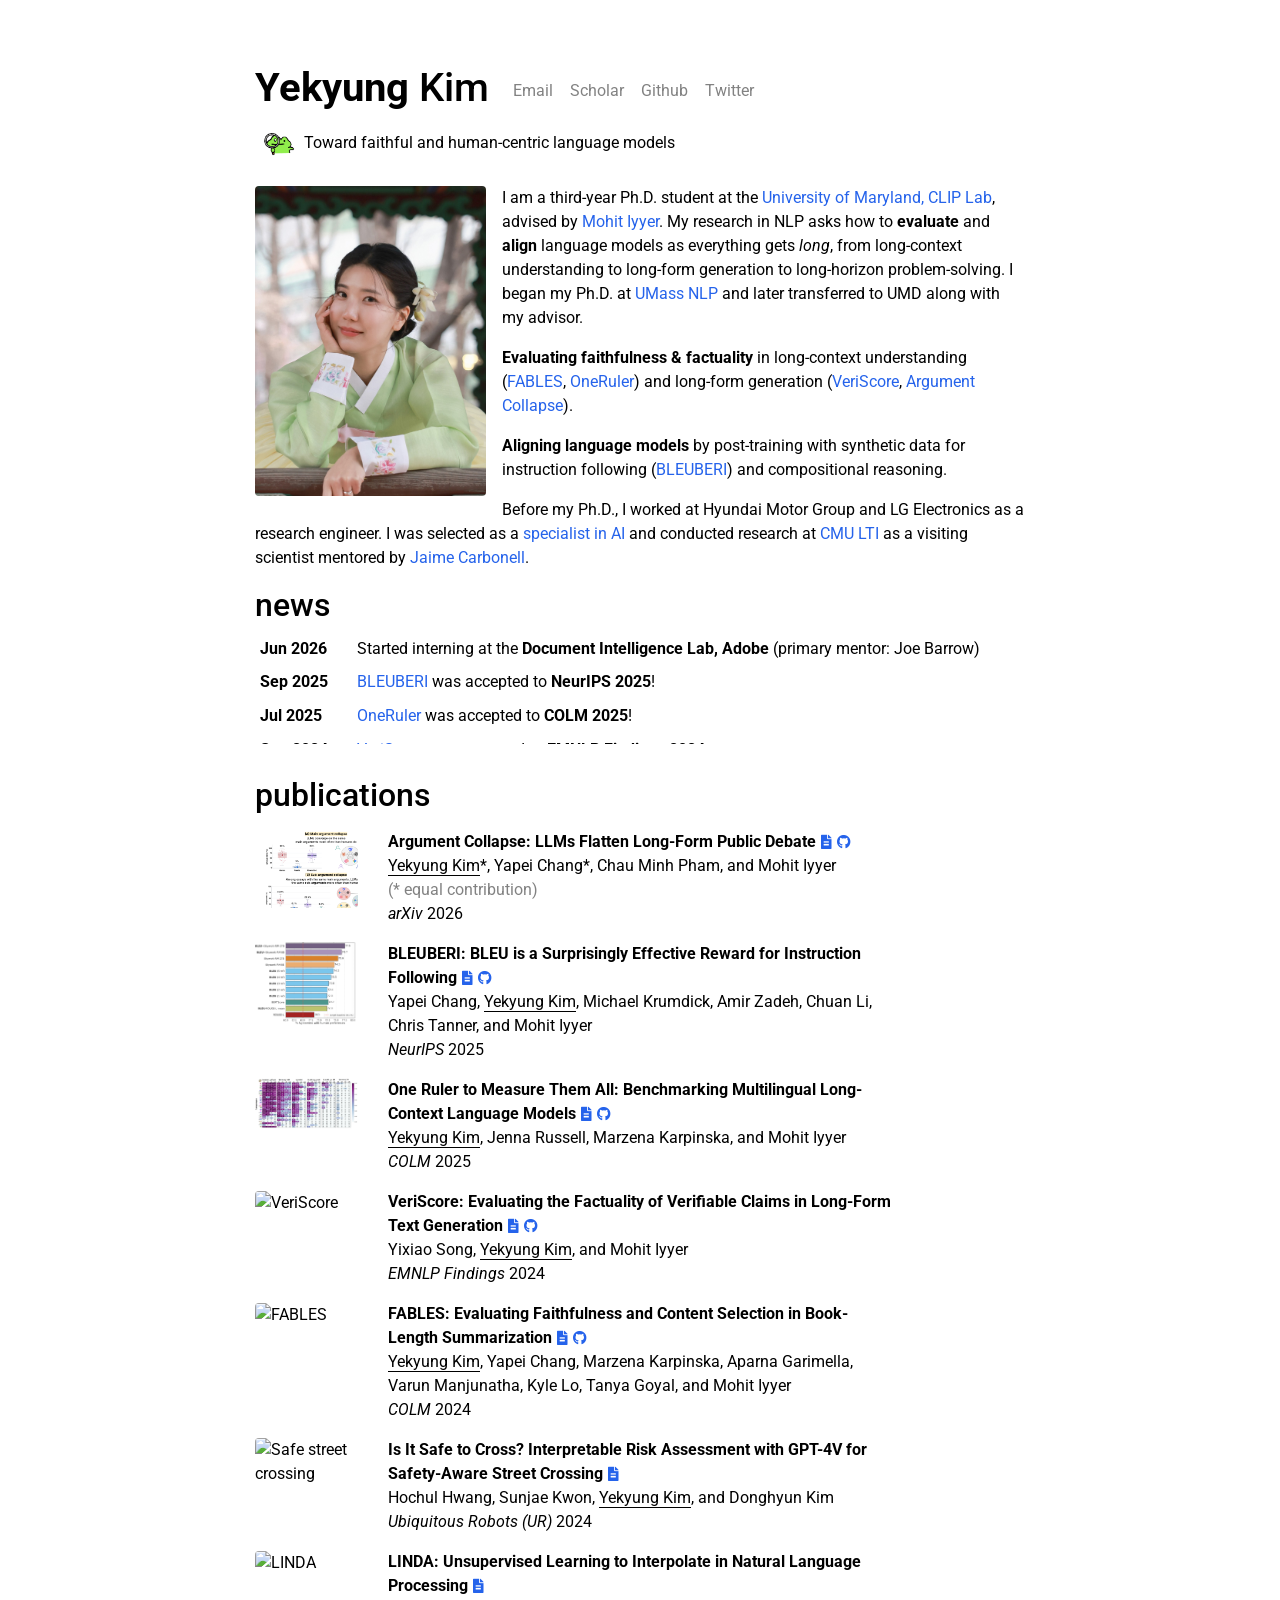
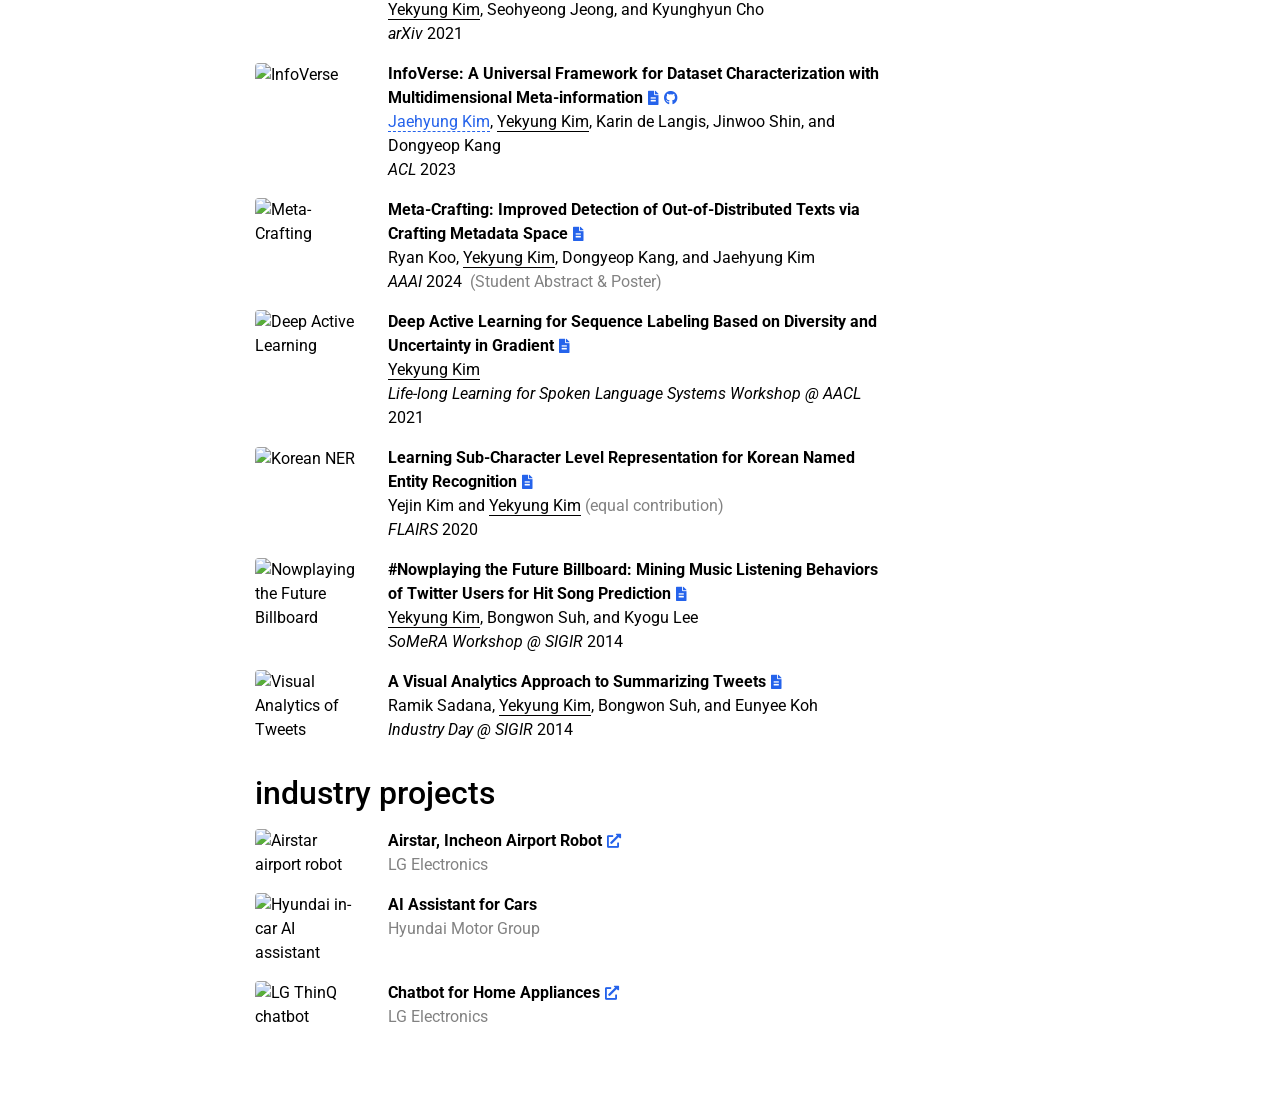
==== index.html @ 26c648b3 "Move "(* equal contribution)" note to its own line Co-Authored-By: Claude Opus 4.8 (1M context) <nor" ====
<!DOCTYPE html>
<html lang="en">
<head>
  <meta http-equiv="Content-Type" content="text/html; charset=UTF-8">
  <meta charset="utf-8">
  <meta name="viewport" content="width=device-width, initial-scale=1, shrink-to-fit=no">
  <meta http-equiv="X-UA-Compatible" content="IE=edge">
  <title>Yekyung Kim</title>
  <meta name="author" content="Yekyung Kim">
  <meta name="description" content="Yekyung Kim, PhD student at the University of Maryland, CLIP Lab. Research on NLP: evaluation and alignment for long-context language models.">
  <meta name="keywords" content="Yekyung Kim, NLP, natural language processing, long-context, evaluation, alignment, CLIP Lab, University of Maryland">

  <!-- third-party styles (same stack as the al-folio theme) -->
  <link href="https://cdn.jsdelivr.net/npm/bootstrap@4.6.1/dist/css/bootstrap.min.css" rel="stylesheet" integrity="sha256-DF7Zhf293AJxJNTmh5zhoYYIMs2oXitRfBjY+9L//AY=" crossorigin="anonymous">
  <link rel="stylesheet" href="https://cdn.jsdelivr.net/npm/mdbootstrap@4.20.0/css/mdb.min.css" integrity="sha256-jpjYvU3G3N6nrrBwXJoVEYI/0zw8htfFnhT9ljN3JJw=" crossorigin="anonymous">
  <link rel="stylesheet" href="https://cdn.jsdelivr.net/npm/@fortawesome/fontawesome-free@5.15.4/css/all.min.css" integrity="sha256-mUZM63G8m73Mcidfrv5E+Y61y7a12O5mW4ezU3bxqW4=" crossorigin="anonymous">
  <link rel="stylesheet" href="https://cdn.jsdelivr.net/npm/academicons@1.9.1/css/academicons.min.css" integrity="sha256-i1+4qU2G2860dGGIOJscdC30s9beBXjFfzjWLjBRsBg=" crossorigin="anonymous">
  <link rel="stylesheet" type="text/css" href="https://fonts.googleapis.com/css?family=Roboto:300,400,500,700|Roboto+Slab:100,300,400,500,700|Material+Icons">

  <!-- theme styles -->
  <link rel="stylesheet" href="assets/css/main.css">
  <link rel="icon" href="images/grogu_pixel.png">

  <style>
    /* a few small tweaks on top of the theme */
    .post-header { padding-top: 1rem; }
    .news .table-responsive { max-height: 7rem; overflow-y: auto; }
    .news th { white-space: nowrap; padding-right: 1rem; }
    .publications ol.bibliography li .preview { border-radius: 4px; }
    .industry .periodical { color: var(--global-text-color-light); }
    /* animated fric the frog mascot in the tagline */
    .frog-mascot { height: 2.6em; width: auto; }
    .frog-laptop { vertical-align: -1em; }
    .frog-mag { vertical-align: -0.85em; }
  </style>
</head>

<body>

<div class="container mt-5">
  <div class="post">

    <!-- ===================== HEADER ===================== -->
    <header class="post-header">
      <h1 class="post-title">
        <span class="font-weight-bold">Yekyung</span> Kim
        <span class="header-links">
          <a href="mailto:yekyung@umd.edu">Email</a>
          <a href="https://scholar.google.co.kr/citations?user=6Rn81SsAAAAJ&amp;hl=en" target="_blank" rel="external nofollow noopener">Scholar</a>
          <a href="https://github.com/mungg" target="_blank" rel="external nofollow noopener">Github</a>
          <a href="https://x.com/YekyungKim" target="_blank" rel="external nofollow noopener">Twitter</a>
        </span>
      </h1>
      <div class="physics-tagline">
        <img class="frog-mascot frog-mag" src="images/fric_magnifier.gif" alt="fric the frog with a magnifying glass">Toward faithful and human-centric language models
      </div>
    </header>

    <article>
      <!-- ===================== ABOUT ===================== -->
      <div class="profile float-left">
        <figure>
          <picture>
            <img src="images/yekyung_hanbok.jpg" class="img-fluid z-depth-1 rounded" width="auto" height="auto" alt="Yekyung Kim">
          </picture>
        </figure>
      </div>

      <div class="clearfix">
        <p>I am a third-year Ph.D. student at the
          <a href="https://wiki.umiacs.umd.edu/clip/index.php/Main_Page" target="_blank" rel="external nofollow noopener">University of Maryland, CLIP Lab</a>,
          advised by <a href="https://www.cs.umd.edu/~miyyer/" target="_blank" rel="external nofollow noopener">Mohit Iyyer</a>.
          My research in NLP asks how to <strong>evaluate</strong> and <strong>align</strong> language models
          as everything gets <em>long</em>, from long-context understanding to long-form generation to long-horizon problem-solving.
          I began my Ph.D. at <a href="https://nlp.cs.umass.edu/" target="_blank" rel="external nofollow noopener">UMass NLP</a>
          and later transferred to UMD along with my advisor.</p>

        <p><strong>Evaluating faithfulness &amp; factuality</strong> in long-context understanding
          (<a href="https://arxiv.org/abs/2404.01261" target="_blank" rel="external nofollow noopener">FABLES</a>,
          <a href="https://arxiv.org/pdf/2503.01996" target="_blank" rel="external nofollow noopener">OneRuler</a>)
          and long-form generation
          (<a href="https://arxiv.org/pdf/2406.19276" target="_blank" rel="external nofollow noopener">VeriScore</a>,
          <a href="https://arxiv.org/pdf/2606.01736" target="_blank" rel="external nofollow noopener">Argument Collapse</a>).</p>

        <p><strong>Aligning language models</strong> by post-training with synthetic data for instruction following
          (<a href="https://arxiv.org/pdf/2505.11080" target="_blank" rel="external nofollow noopener">BLEUBERI</a>)
          and compositional reasoning.</p>

        <p>Before my Ph.D., I worked at Hyundai Motor Group and LG Electronics as a research engineer.
          I was selected as a
          <a href="https://www.koreatimes.co.kr/business/tech-science/20190422/lg-to-nurture-ai-specialists-with-carnegie-mellon-university-of-toronto" target="_blank" rel="external nofollow noopener">specialist in AI</a>
          and conducted research at <a href="https://lti.cs.cmu.edu/" target="_blank" rel="external nofollow noopener">CMU LTI</a>
          as a visiting scientist mentored by <a href="https://www.cs.cmu.edu/~jgc/" target="_blank" rel="external nofollow noopener">Jaime Carbonell</a>.</p>
      </div>

      <!-- ===================== NEWS ===================== -->
      <!-- TODO: edit dates / add your latest news here -->
      <div class="news">
        <h2>news</h2>
        <div class="table-responsive">
          <table class="table table-sm table-borderless">
            <tr>
              <th scope="row">Jun 2026</th>
              <td>Started interning at the <strong>Document Intelligence Lab, Adobe</strong> (primary mentor: Joe Barrow)</td>
            </tr>
            <tr>
              <th scope="row">Sep 2025</th>
              <td><a href="https://arxiv.org/pdf/2505.11080" target="_blank" rel="external nofollow noopener">BLEUBERI</a> was accepted to <strong>NeurIPS 2025</strong>!</td>
            </tr>
            <tr>
              <th scope="row">Jul 2025</th>
              <td><a href="https://arxiv.org/pdf/2503.01996" target="_blank" rel="external nofollow noopener">OneRuler</a> was accepted to <strong>COLM 2025</strong>!</td>
            </tr>
            <tr>
              <th scope="row">Sep 2024</th>
              <td><a href="https://arxiv.org/pdf/2406.19276" target="_blank" rel="external nofollow noopener">VeriScore</a> was accepted to <strong>EMNLP Findings 2024</strong>.</td>
            </tr>
            <tr>
              <th scope="row">May 2024</th>
              <td><a href="https://arxiv.org/abs/2404.01261" target="_blank" rel="external nofollow noopener">FABLES</a> was accepted to <strong>COLM 2024</strong>.</td>
            </tr>
          </table>
        </div>
      </div>

      <!-- ===================== PUBLICATIONS ===================== -->
      <div class="publications">
        <h2>publications</h2>
        <ol class="bibliography">

          <!-- Argument Collapse -->
          <li>
            <div class="row">
              <div class="col-sm-2 preview"><img class="preview z-depth-1 rounded" src="images/argument_collapse_thumbnail.png" alt="Argument Collapse teaser figure"></div>
              <div class="col-sm-8">
                <div class="title">Argument Collapse: LLMs Flatten Long-Form Public Debate<a href="https://arxiv.org/pdf/2606.01736" title="Paper" style="margin-left: 0.3em;" target="_blank" rel="external nofollow noopener"><i class="fas fa-file-alt fa-sm"></i></a><a href="https://github.com/mungg/argument_collapse" title="Code" style="margin-left: 0.3em;" target="_blank" rel="external nofollow noopener"><i class="fab fa-github fa-sm"></i></a></div>
                <div class="author"><em>Yekyung Kim</em>*, Yapei Chang*, Chau Minh Pham, and Mohit Iyyer<br><span style="color:var(--global-text-color-light)">(* equal contribution)</span></div>
                <div class="periodical"><em>arXiv</em> 2026</div>
              </div>
            </div>
          </li>

          <!-- BLEUBERI -->
          <li>
            <div class="row">
              <div class="col-sm-2 preview"><img class="preview z-depth-1 rounded" src="images/BLEUBERI_thumnail.png" alt="BLEUBERI"></div>
              <div class="col-sm-8">
                <div class="title">BLEUBERI: BLEU is a Surprisingly Effective Reward for Instruction Following<a href="https://arxiv.org/pdf/2505.11080" title="Paper" style="margin-left: 0.3em;" target="_blank" rel="external nofollow noopener"><i class="fas fa-file-alt fa-sm"></i></a><a href="https://github.com/lilakk/BLEUBERI" title="Code" style="margin-left: 0.3em;" target="_blank" rel="external nofollow noopener"><i class="fab fa-github fa-sm"></i></a></div>
                <div class="author">Yapei Chang, <em>Yekyung Kim</em>, Michael Krumdick, Amir Zadeh, Chuan Li, Chris Tanner, and Mohit Iyyer</div>
                <div class="periodical"><em>NeurIPS</em> 2025</div>
              </div>
            </div>
          </li>

          <!-- OneRuler -->
          <li>
            <div class="row">
              <div class="col-sm-2 preview"><img class="preview z-depth-1 rounded" src="images/OneRuler_image.png" alt="OneRuler"></div>
              <div class="col-sm-8">
                <div class="title">One Ruler to Measure Them All: Benchmarking Multilingual Long-Context Language Models<a href="https://arxiv.org/pdf/2503.01996" title="Paper" style="margin-left: 0.3em;" target="_blank" rel="external nofollow noopener"><i class="fas fa-file-alt fa-sm"></i></a><a href="https://github.com/mungg/OneRuler" title="Code" style="margin-left: 0.3em;" target="_blank" rel="external nofollow noopener"><i class="fab fa-github fa-sm"></i></a></div>
                <div class="author"><em>Yekyung Kim</em>, Jenna Russell, Marzena Karpinska, and Mohit Iyyer</div>
                <div class="periodical"><em>COLM</em> 2025</div>
              </div>
            </div>
          </li>

          <!-- VeriScore -->
          <li>
            <div class="row">
              <div class="col-sm-2 preview"><img class="preview z-depth-1 rounded" src="images/VeriScore_img.png" alt="VeriScore"></div>
              <div class="col-sm-8">
                <div class="title">VeriScore: Evaluating the Factuality of Verifiable Claims in Long-Form Text Generation<a href="https://arxiv.org/pdf/2406.19276" title="Paper" style="margin-left: 0.3em;" target="_blank" rel="external nofollow noopener"><i class="fas fa-file-alt fa-sm"></i></a><a href="https://github.com/Yixiao-Song/VeriScore" title="Code" style="margin-left: 0.3em;" target="_blank" rel="external nofollow noopener"><i class="fab fa-github fa-sm"></i></a></div>
                <div class="author">Yixiao Song, <em>Yekyung Kim</em>, and Mohit Iyyer</div>
                <div class="periodical"><em>EMNLP Findings</em> 2024</div>
              </div>
            </div>
          </li>

          <!-- FABLES -->
          <li>
            <div class="row">
              <div class="col-sm-2 preview"><img class="preview z-depth-1 rounded" src="images/FABLES_icon2.png" alt="FABLES"></div>
              <div class="col-sm-8">
                <div class="title">FABLES: Evaluating Faithfulness and Content Selection in Book-Length Summarization<a href="https://arxiv.org/abs/2404.01261" title="Paper" style="margin-left: 0.3em;" target="_blank" rel="external nofollow noopener"><i class="fas fa-file-alt fa-sm"></i></a><a href="https://github.com/mungg/FABLES" title="Dataset + Code" style="margin-left: 0.3em;" target="_blank" rel="external nofollow noopener"><i class="fab fa-github fa-sm"></i></a></div>
                <div class="author"><em>Yekyung Kim</em>, Yapei Chang, Marzena Karpinska, Aparna Garimella, Varun Manjunatha, Kyle Lo, Tanya Goyal, and Mohit Iyyer</div>
                <div class="periodical"><em>COLM</em> 2024</div>
              </div>
            </div>
          </li>

          <!-- Street Crossing -->
          <li>
            <div class="row">
              <div class="col-sm-2 preview"><img class="preview z-depth-1 rounded" src="images/UR_thumbnail.png" alt="Safe street crossing"></div>
              <div class="col-sm-8">
                <div class="title">Is It Safe to Cross? Interpretable Risk Assessment with GPT-4V for Safety-Aware Street Crossing<a href="https://arxiv.org/pdf/2402.06794" title="Paper" style="margin-left: 0.3em;" target="_blank" rel="external nofollow noopener"><i class="fas fa-file-alt fa-sm"></i></a></div>
                <div class="author">Hochul Hwang, Sunjae Kwon, <em>Yekyung Kim</em>, and Donghyun Kim</div>
                <div class="periodical"><em>Ubiquitous Robots (UR)</em> 2024</div>
              </div>
            </div>
          </li>

          <!-- LINDA -->
          <li>
            <div class="row">
              <div class="col-sm-2 preview"><img class="preview z-depth-1 rounded" src="images/LINDA_profile2.png" alt="LINDA"></div>
              <div class="col-sm-8">
                <div class="title">LINDA: Unsupervised Learning to Interpolate in Natural Language Processing<a href="https://arxiv.org/pdf/2112.13969.pdf" title="Paper" style="margin-left: 0.3em;" target="_blank" rel="external nofollow noopener"><i class="fas fa-file-alt fa-sm"></i></a></div>
                <div class="author"><em>Yekyung Kim</em>, Seohyeong Jeong, and Kyunghyun Cho</div>
                <div class="periodical"><em>arXiv</em> 2021</div>
              </div>
            </div>
          </li>

          <!-- InfoVerse -->
          <li>
            <div class="row">
              <div class="col-sm-2 preview"><img class="preview z-depth-1 rounded" src="images/InfoVerse_profile.png" alt="InfoVerse"></div>
              <div class="col-sm-8">
                <div class="title">InfoVerse: A Universal Framework for Dataset Characterization with Multidimensional Meta-information<a href="https://aclanthology.org/2023.acl-long.547/" title="Paper" style="margin-left: 0.3em;" target="_blank" rel="external nofollow noopener"><i class="fas fa-file-alt fa-sm"></i></a><a href="https://github.com/minnesotanlp/infoVerse" title="Code" style="margin-left: 0.3em;" target="_blank" rel="external nofollow noopener"><i class="fab fa-github fa-sm"></i></a></div>
                <div class="author"><a href="https://sites.google.com/view/jaehyungkim" target="_blank" rel="external nofollow noopener">Jaehyung Kim</a>, <em>Yekyung Kim</em>, Karin de Langis, Jinwoo Shin, and Dongyeop Kang</div>
                <div class="periodical"><em>ACL</em> 2023</div>
              </div>
            </div>
          </li>

          <!-- Meta-Crafting -->
          <li>
            <div class="row">
              <div class="col-sm-2 preview"><img class="preview z-depth-1 rounded" src="images/metacraft_profile.png" alt="Meta-Crafting"></div>
              <div class="col-sm-8">
                <div class="title">Meta-Crafting: Improved Detection of Out-of-Distributed Texts via Crafting Metadata Space<a href="https://ojs.aaai.org/index.php/AAAI/article/view/30467" title="Paper" style="margin-left: 0.3em;" target="_blank" rel="external nofollow noopener"><i class="fas fa-file-alt fa-sm"></i></a></div>
                <div class="author">Ryan Koo, <em>Yekyung Kim</em>, Dongyeop Kang, and Jaehyung Kim</div>
                <div class="periodical"><em>AAAI</em> 2024 &nbsp;<span style="color:var(--global-text-color-light)">(Student Abstract &amp; Poster)</span></div>
              </div>
            </div>
          </li>

          <!-- Deep Active Learning -->
          <li>
            <div class="row">
              <div class="col-sm-2 preview"><img class="preview z-depth-1 rounded" src="images/Active_profile.png" alt="Deep Active Learning"></div>
              <div class="col-sm-8">
                <div class="title">Deep Active Learning for Sequence Labeling Based on Diversity and Uncertainty in Gradient<a href="https://aclanthology.org/2020.lifelongnlp-1.1.pdf" title="Paper" style="margin-left: 0.3em;" target="_blank" rel="external nofollow noopener"><i class="fas fa-file-alt fa-sm"></i></a></div>
                <div class="author"><em>Yekyung Kim</em></div>
                <div class="periodical"><em>Life-long Learning for Spoken Language Systems Workshop @ AACL</em> 2021</div>
              </div>
            </div>
          </li>

          <!-- Korean NER -->
          <li>
            <div class="row">
              <div class="col-sm-2 preview"><img class="preview z-depth-1 rounded" src="images/Korean_profile.png" alt="Korean NER"></div>
              <div class="col-sm-8">
                <div class="title">Learning Sub-Character Level Representation for Korean Named Entity Recognition<a href="https://journals.flvc.org/FLAIRS/article/view/128509" title="Paper" style="margin-left: 0.3em;" target="_blank" rel="external nofollow noopener"><i class="fas fa-file-alt fa-sm"></i></a></div>
                <div class="author">Yejin Kim and <em>Yekyung Kim</em> <span style="color:var(--global-text-color-light)">(equal contribution)</span></div>
                <div class="periodical"><em>FLAIRS</em> 2020</div>
              </div>
            </div>
          </li>

          <!-- Nowplaying Billboard -->
          <li>
            <div class="row">
              <div class="col-sm-2 preview"><img class="preview z-depth-1 rounded" src="images/Music_Twitter_profile.png" alt="Nowplaying the Future Billboard"></div>
              <div class="col-sm-8">
                <div class="title">#Nowplaying the Future Billboard: Mining Music Listening Behaviors of Twitter Users for Hit Song Prediction<a href="https://dl.acm.org/doi/abs/10.1145/2632188.2632206" title="Paper" style="margin-left: 0.3em;" target="_blank" rel="external nofollow noopener"><i class="fas fa-file-alt fa-sm"></i></a></div>
                <div class="author"><em>Yekyung Kim</em>, Bongwon Suh, and Kyogu Lee</div>
                <div class="periodical"><em>SoMeRA Workshop @ SIGIR</em> 2014</div>
              </div>
            </div>
          </li>

          <!-- Visual Analytics Tweets -->
          <li>
            <div class="row">
              <div class="col-sm-2 preview"><img class="preview z-depth-1 rounded" src="images/Adobe_Twitter_profile.png" alt="Visual Analytics of Tweets"></div>
              <div class="col-sm-8">
                <div class="title">A Visual Analytics Approach to Summarizing Tweets<a href="http://david-hawking.net/SIRIP2014_Proceedings/SIRIP'14-A%20Visual%20Analytics%20Approach%20to%20Summarizing%20Tweets.pdf" title="Paper" style="margin-left: 0.3em;" target="_blank" rel="external nofollow noopener"><i class="fas fa-file-alt fa-sm"></i></a></div>
                <div class="author">Ramik Sadana, <em>Yekyung Kim</em>, Bongwon Suh, and Eunyee Koh</div>
                <div class="periodical"><em>Industry Day @ SIGIR</em> 2014</div>
              </div>
            </div>
          </li>

        </ol>
      </div>

      <!-- ===================== INDUSTRY PROJECTS ===================== -->
      <div class="publications industry">
        <h2>industry projects</h2>
        <ol class="bibliography">
          <li>
            <div class="row">
              <div class="col-sm-2 preview"><img class="preview z-depth-1 rounded" src="images/Incheon_robot.jpeg" alt="Airstar airport robot"></div>
              <div class="col-sm-8">
                <div class="title">Airstar, Incheon Airport Robot<a href="https://jordanfraser.medium.com/the-robot-airport-workers-of-seoul-a08349f4f44e" title="Article" style="margin-left: 0.3em;" target="_blank" rel="external nofollow noopener"><i class="fas fa-external-link-alt fa-sm"></i></a></div>
                <div class="periodical">LG Electronics</div>
              </div>
            </div>
          </li>
          <li>
            <div class="row">
              <div class="col-sm-2 preview"><img class="preview z-depth-1 rounded" src="images/hyundai_chatbot.jpeg" alt="Hyundai in-car AI assistant"></div>
              <div class="col-sm-8">
                <div class="title">AI Assistant for Cars</div>
                <div class="periodical">Hyundai Motor Group</div>
              </div>
            </div>
          </li>
          <li>
            <div class="row">
              <div class="col-sm-2 preview"><img class="preview z-depth-1 rounded" src="images/LG_thinQ.jpeg" alt="LG ThinQ chatbot"></div>
              <div class="col-sm-8">
                <div class="title">Chatbot for Home Appliances<a href="https://www.prnewswire.com/news-releases/lg-introduces-faster-advanced-customer-service-experience-with-proactive-support-300959483.html" title="Article" style="margin-left: 0.3em;" target="_blank" rel="external nofollow noopener"><i class="fas fa-external-link-alt fa-sm"></i></a></div>
                <div class="periodical">LG Electronics</div>
              </div>
            </div>
          </li>
        </ol>
      </div>

    </article>
  </div>
</div>

<footer></footer>

<!-- scripts: jQuery + Bootstrap bundle power the mobile nav toggle -->
<script src="https://cdn.jsdelivr.net/npm/jquery@3.6.0/dist/jquery.min.js" integrity="sha256-/xUj+3OJU5yExlq6GSYGSHk7tPXikynS7ogEvDej/m4=" crossorigin="anonymous"></script>
<script src="https://cdn.jsdelivr.net/npm/bootstrap@4.6.1/dist/js/bootstrap.bundle.min.js" integrity="sha256-fgLAgv7fyCGopR/gBNq2iW3ZKIdqIcyshnUULC4vex8=" crossorigin="anonymous"></script>
</body>
</html>
---- assets/css/main.css ----
:root{--global-bg-color:#fff;--global-code-bg-color:rgba(181,9,172,0.05);--global-text-color:#000;--global-text-color-light:#828282;--global-theme-color:#2563eb;--global-hover-color:#1d4ed8;--global-footer-bg-color:#1c1c1d;--global-footer-text-color:#e8e8e8;--global-footer-link-color:#fff;--global-distill-app-color:#828282;--global-divider-color:rgba(0,0,0,.1);--global-card-bg-color:#fff}:root .fa-sun{display:none}:root .fa-moon{padding-left:10px;padding-top:12px;display:block}:root .repo-img-light{display:block}:root .repo-img-dark{display:none}html[data-theme=dark]{--global-bg-color:#1c1c1d;--global-code-bg-color:#2c3237;--global-text-color:#e8e8e8;--global-text-color-light:#e8e8e8;--global-theme-color:#60a5fa;--global-hover-color:#93c5fd;--global-footer-bg-color:#e8e8e8;--global-footer-text-color:#1c1c1d;--global-footer-link-color:#000;--global-distill-app-color:#e8e8e8;--global-divider-color:#424246;--global-card-bg-color:#212529}html[data-theme=dark] .fa-sun{padding-left:10px;padding-top:12px;display:block}html[data-theme=dark] .fa-moon{display:none}html[data-theme=dark] .repo-img-light{display:none}html[data-theme=dark] .repo-img-dark{display:block}body{padding-bottom:70px;color:var(--global-text-color);background-color:var(--global-bg-color)}body h1,body h2,body h3,body h4,body h5,body h6{scroll-margin-top:66px}body.fixed-top-nav{padding-top:56px}body.sticky-bottom-footer{padding-bottom:0}.container{max-width:800px}.profile img{width:100%}.physics-tagline{position:relative;text-align:left;margin-bottom:1.5em}.word{display:inline-block;position:relative}.walker{display:inline-block;font-size:1em;transform-origin:bottom center;animation:walk-in-place .5s ease-in-out infinite}@keyframes walk-in-place{0%,100%{transform:rotate(-5deg)}50%{transform:translateY(-0.1em) rotate(5deg)}}.header-links{font-size:.4em;font-weight:400;margin-left:.5em;vertical-align:middle}.header-links a{margin:0 .4em;color:var(--global-text-color-light);text-decoration:none}.header-links a:hover{color:var(--global-theme-color);text-decoration:none}p,h1,h2,h3,h4,h5,h6,em,div,li,span,strong{color:var(--global-text-color)}hr{border-top:1px solid var(--global-divider-color)}table td,table th{color:var(--global-text-color)}table td{font-size:1rem}a,table.table a{color:var(--global-theme-color)}a:hover,table.table a:hover{color:var(--global-theme-color);text-decoration:underline}a:hover:after :not(.nav-item.dropdown),table.table a:hover:after :not(.nav-item.dropdown){width:100%}figure,img{max-width:90vw}blockquote{background:var(--global-bg-color);border-left:2px solid var(--global-theme-color);margin:1.5em 10px;padding:.5em 10px;font-size:1.2rem}.equation{margin-bottom:1rem;text-align:center}.caption{font-size:.875rem;margin-top:.75rem;margin-bottom:1.5rem;text-align:center}.card{background-color:var(--global-card-bg-color)}.card img{width:100%}.card .card-title{color:var(--global-text-color)}.card .card-item{width:auto;margin-bottom:10px}.card .card-item .row{display:flex;align-items:center}.citation,.citation-number{color:var(--global-theme-color)}.profile{width:100%}.profile .address{margin-bottom:5px;margin-top:5px;font-family:monospace}.profile .address p{display:inline-block;margin:0}.profile.float-right{margin-left:1rem}.profile.float-left{margin-right:1rem}@media(min-width:576px){.profile{width:30%}.profile .address p{display:block}}.post-description{margin-bottom:2rem;font-size:.875rem}.post-description a{color:inherit}.post-description a:hover{color:var(--global-theme-color);text-decoration:none}.navbar{box-shadow:none;border-bottom:1px solid var(--global-divider-color);background-color:var(--global-bg-color);opacity:.95}.navbar .dropdown-menu{background-color:var(--global-bg-color);border:1px solid var(--global-divider-color)}.navbar .dropdown-menu a:not(.active){color:var(--global-text-color)}.navbar .dropdown-menu a:hover{color:var(--global-hover-color)}.navbar .dropdown-menu .dropdown-divider{border-top:1px solid var(--global-divider-color)!important}.dropdown-item{color:var(--global-text-color)}.dropdown-item:hover{color:var(--global-hover-color);background-color:var(--global-bg-color)}.navbar.navbar-light a:hover{text-decoration:none}.navbar.navbar-light .navbar-brand{color:var(--global-text-color)}.navbar.navbar-light .navbar-nav .nav-item .nav-link{color:var(--global-text-color)}.navbar.navbar-light .navbar-nav .nav-item .nav-link:hover{color:var(--global-hover-color)}.navbar.navbar-light .navbar-nav .nav-item.active>.nav-link{background-color:inherit;font-weight:bolder;color:var(--global-theme-color)}.navbar.navbar-light .navbar-nav .nav-item.active>.nav-link:hover{color:var(--global-hover-color)}.navbar.navbar-light .navbar-brand.social{padding-bottom:0;padding-top:0;font-size:1.7rem}.navbar.navbar-light .navbar-brand.social a i::before{color:var(--global-text-color);transition-property:all .2s ease-in-out}.navbar.navbar-light .navbar-brand.social a:hover i::before{color:var(--global-theme-color)}.navbar-toggler .icon-bar{display:block;width:22px;height:2px;background-color:var(--global-text-color);border-radius:1px;margin-bottom:4px;transition:all .2s}.navbar-toggler .top-bar{transform:rotate(45deg);transform-origin:10% 10%}.navbar-toggler .middle-bar{opacity:0}.navbar-toggler .bottom-bar{transform:rotate(-45deg);transform-origin:10% 90%}.navbar-toggler.collapsed .top-bar{transform:rotate(0)}.navbar-toggler.collapsed .middle-bar{opacity:1}.navbar-toggler.collapsed .bottom-bar{transform:rotate(0)}#light-toggle{padding:0;border:0;background-color:inherit;color:var(--global-text-color)}#light-toggle:hover{color:var(--global-hover-color)}.social{text-align:center}.social .contact-icons{font-size:4rem}.social .contact-icons a i::before{color:var(--global-text-color);transition-property:all .2s ease-in-out}.social .contact-icons a:hover i::before{color:var(--global-theme-color)}.social .contact-note{font-size:.8rem}footer.fixed-bottom{background-color:var(--global-footer-bg-color);font-size:.75rem}footer.fixed-bottom .container{color:var(--global-footer-text-color);padding-top:9px;padding-bottom:8px}footer.fixed-bottom a{color:var(--global-footer-link-color)}footer.fixed-bottom a:hover{color:var(--global-theme-color);text-decoration:none}footer.sticky-bottom{border-top:1px solid var(--global-divider-color);padding-top:40px;padding-bottom:40px;font-size:.9rem}.cv{margin-bottom:40px}.cv .card{background-color:var(--global-card-bg-color);border:1px solid var(--global-divider-color)}.cv .card .list-group-item{background-color:inherit;border-color:var(--global-divider-color)}.cv .card .list-group-item .badge{color:var(--global-card-bg-color)!important;background-color:var(--global-theme-color)!important}@media(min-width:768px){.repo{max-width:50%}}.header-bar{border-bottom:1px solid var(--global-divider-color);text-align:center;padding-top:2rem;padding-bottom:3rem}.header-bar h1{color:var(--global-theme-color);font-size:5rem}.tag-list{border-bottom:1px solid var(--global-divider-color);text-align:center;padding-top:1rem}.tag-list ul{justify-content:center;display:flow-root}.tag-list ul p,.tag-list ul li{list-style:none;display:inline-block;padding:1rem .5rem;color:var(--global-text-color-light)}.post-list{margin:0;margin-bottom:40px;padding:0}.post-list li{border-bottom:1px solid var(--global-divider-color);list-style:none;padding-top:2rem;padding-bottom:2rem}.post-list li .post-meta{color:var(--global-text-color-light);font-size:.875rem;margin-bottom:0}.post-list li .post-tags{color:var(--global-text-color-light);font-size:.875rem;padding-top:.25rem;padding-bottom:0}.post-list li a{color:var(--global-text-color);text-decoration:none}.post-list li a:hover{color:var(--global-theme-color)}.pagination .page-item .page-link{color:var(--global-text-color)}.pagination .page-item .page-link:hover{color:#000}.pagination .page-item.active .page-link{color:#fff;background-color:var(--global-theme-color)}.pagination .page-item.active .page-link:hover{background-color:var(--global-theme-color)}.distill a:hover{border-bottom-color:var(--global-theme-color);text-decoration:none}.projects a{text-decoration:none}.projects a:hover .card-title{color:var(--global-theme-color)}.projects .card img{width:100%}.projects .card-item{width:auto;margin-bottom:10px}.projects .card-item .row{display:flex;align-items:center}.projects .grid-sizer,.projects .grid-item{width:250px;margin-bottom:10px}.projects h2.category{color:var(--global-divider-color);border-bottom:1px solid var(--global-divider-color);padding-top:.5rem;margin-top:2rem;margin-bottom:1rem;text-align:right}.publications{margin-top:2rem}.publications h1{color:var(--global-theme-color);font-size:2rem;text-align:center;margin-top:1em;margin-bottom:1em}.publications h2{margin-bottom:1rem}.publications h2 span{font-size:1.5rem}.publications h2.year{color:var(--global-divider-color);border-top:1px solid var(--global-divider-color);padding-top:1rem;margin-top:2rem;margin-bottom:-2rem;text-align:right}.publications ol.bibliography{list-style:none;padding:0;margin-top:0}.publications ol.bibliography li{margin-bottom:1rem}.publications ol.bibliography li .preview{width:100%;min-width:80px;max-width:200px}.publications ol.bibliography li .abbr{height:2rem;margin-bottom:.5rem}.publications ol.bibliography li .abbr abbr{display:inline-block;background-color:var(--global-theme-color);padding-left:1rem;padding-right:1rem}.publications ol.bibliography li .abbr abbr a{color:white}.publications ol.bibliography li .abbr abbr a:hover{text-decoration:none}.publications ol.bibliography li .abbr .award{color:var(--global-theme-color)!important;border:1px solid var(--global-theme-color)}.publications ol.bibliography li .title{font-weight:bolder}.publications ol.bibliography li .title .award-badge{background-color:#dc143c;color:#fff;font-size:.75em;font-weight:normal;padding:.2em .5em;margin-right:.5em;border-radius:3px}.publications ol.bibliography li .title .selection-badge{background-color:#dc143c;color:#fff;font-size:.75em;font-weight:normal;padding:.2em .5em;margin-right:.5em;border-radius:3px}.publications ol.bibliography li .author a{border-bottom:1px dashed var(--global-theme-color)}.publications ol.bibliography li .author a:hover{border-bottom-style:solid;text-decoration:none}.publications ol.bibliography li .author>em{border-bottom:1px solid;font-style:normal}.publications ol.bibliography li .author>span.more-authors{color:var(--global-text-color-light);border-bottom:1px dashed var(--global-text-color-light);cursor:pointer}.publications ol.bibliography li .author>span.more-authors:hover{color:var(--global-text-color);border-bottom:1px dashed var(--global-text-color)}.publications ol.bibliography li .links a.btn{color:var(--global-text-color);border:1px solid var(--global-text-color);padding-left:1rem;padding-right:1rem;padding-top:.25rem;padding-bottom:.25rem}.publications ol.bibliography li .links a.btn:hover{color:var(--global-theme-color);border-color:var(--global-theme-color)}.publications ol.bibliography li .hidden{font-size:.875rem;max-height:0;overflow:hidden;text-align:justify;transition-property:.15s ease;-moz-transition:.15s ease;-ms-transition:.15s ease;-o-transition:.15s ease;transition:all .15s ease}.publications ol.bibliography li .hidden p{line-height:1.4em;margin:10px}.publications ol.bibliography li .hidden pre{font-size:1em;line-height:1.4em;padding:10px}.publications ol.bibliography li .hidden.open{max-height:100em;transition-property:.15s ease;-moz-transition:.15s ease;-ms-transition:.15s ease;-o-transition:.15s ease;transition:all .15s ease}.publications ol.bibliography li div.abstract.hidden{border:dashed 1px var(--global-bg-color)}.publications ol.bibliography li div.abstract.hidden.open{border-color:var(--global-text-color)}figure.highlight{margin:0 0 1rem}pre{color:var(--global-theme-color);background-color:var(--global-code-bg-color);border-radius:6px;padding:6px 12px}pre pre,pre code{background-color:transparent;border-radius:0;padding:0}code{color:var(--global-theme-color);background-color:var(--global-code-bg-color);border-radius:3px;padding:3px 3px}html.transition,html.transition *,html.transition *:before,html.transition *:after{transition:all 750ms!important;transition-delay:0!important}.post .post-meta{color:var(--global-text-color-light);font-size:.875rem;margin-bottom:0}.post .post-tags{color:var(--global-text-color-light);font-size:.875rem;padding-top:.25rem;padding-bottom:1rem}.post .post-tags a{color:var(--global-text-color-light);text-decoration:none}.post .post-tags a:hover{color:var(--global-theme-color)}.post .post-content blockquote{border-left:5px solid var(--global-theme-color);padding:8px}progress{position:fixed;left:0;top:56px;z-index:10;width:100%;height:1px;-webkit-appearance:none;-moz-appearance:none;appearance:none;border:0;background-color:transparent;color:var(--global-theme-color)}progress::-webkit-progress-bar{background-color:transparent}progress::-webkit-progress-value{background-color:var(--global-theme-color)}progress::-moz-progress-bar{background-color:var(--global-theme-color)}.progress-container{width:100%;background-color:transparent;position:fixed;top:56px;left:0;height:5px;display:block}.progress-bar{background-color:var(--global-theme-color);width:0;display:block;height:inherit}d-byline{border-top-color:var(--global-divider-color)!important}d-byline h3{color:var(--global-text-color)!important}d-byline a,d-article d-byline a{color:var(--global-text-color)!important}d-byline a:hover,d-article d-byline a:hover{color:var(--global-hover-color)!important}d-article{border-top-color:var(--global-divider-color)!important}d-article a,d-article p,d-article h1,d-article h2,d-article h3,d-article h4,d-article h5,d-article h6,d-article li,d-article table{color:var(--global-text-color)!important}d-article a,d-article h1,d-article h2,d-article hr,d-article table,d-article table th,d-article table td{border-bottom-color:var(--global-divider-color)!important}d-article a:hover{border-bottom-color:var(--global-hover-color)!important}d-article b i{display:inline}d-article d-contents{align-self:start;grid-column:1/4;grid-row:auto/span 4;justify-self:end;margin-top:0;padding-left:2em;padding-right:3em;border-right:1px solid var(--global-divider-color);width:max(70%,300px);margin-right:0;margin-top:0;display:grid;grid-template-columns:minmax(8px,1fr) [toc] auto minmax(8px,1fr) [toc-line] 1px minmax(32px,2fr)}d-article d-contents nav{grid-column:toc}d-article d-contents nav a{border-bottom:none!important}d-article d-contents nav a:hover{border-bottom:1px solid var(--global-text-color)!important}d-article d-contents nav h3{margin-top:0;margin-bottom:1em}d-article d-contents nav div{display:block;outline:0;margin-bottom:.8em;color:rgba(0,0,0,0.8);font-weight:bold}d-article d-contents nav ul{padding-left:1em;margin-top:0;margin-bottom:6px;list-style-type:none}d-article d-contents nav ul li{margin-bottom:.25em}d-article d-contents .figcaption{line-height:1.4em}d-article d-contents toc-line{border-right:1px solid var(--global-divider-color);grid-column:toc-line}d-article d-footnote{scroll-margin-top:66px}d-appendix{border-top-color:var(--global-divider-color)!important;color:var(--global-distill-app-color)!important}d-appendix h3,d-appendix li,d-appendix span{color:var(--global-distill-app-color)!important}d-appendix a,d-appendix a.footnote-backlink{color:var(--global-distill-app-color)!important}d-appendix a:hover,d-appendix a.footnote-backlink:hover{color:var(--global-hover-color)!important}@media(max-width:1024px){d-article d-contents{display:block;grid-column-start:2;grid-column-end:-2;padding-bottom:.5em;margin-bottom:1em;padding-top:.5em;width:100%;border:1px solid var(--global-divider-color)}d-article d-contents nav{grid-column:none}}
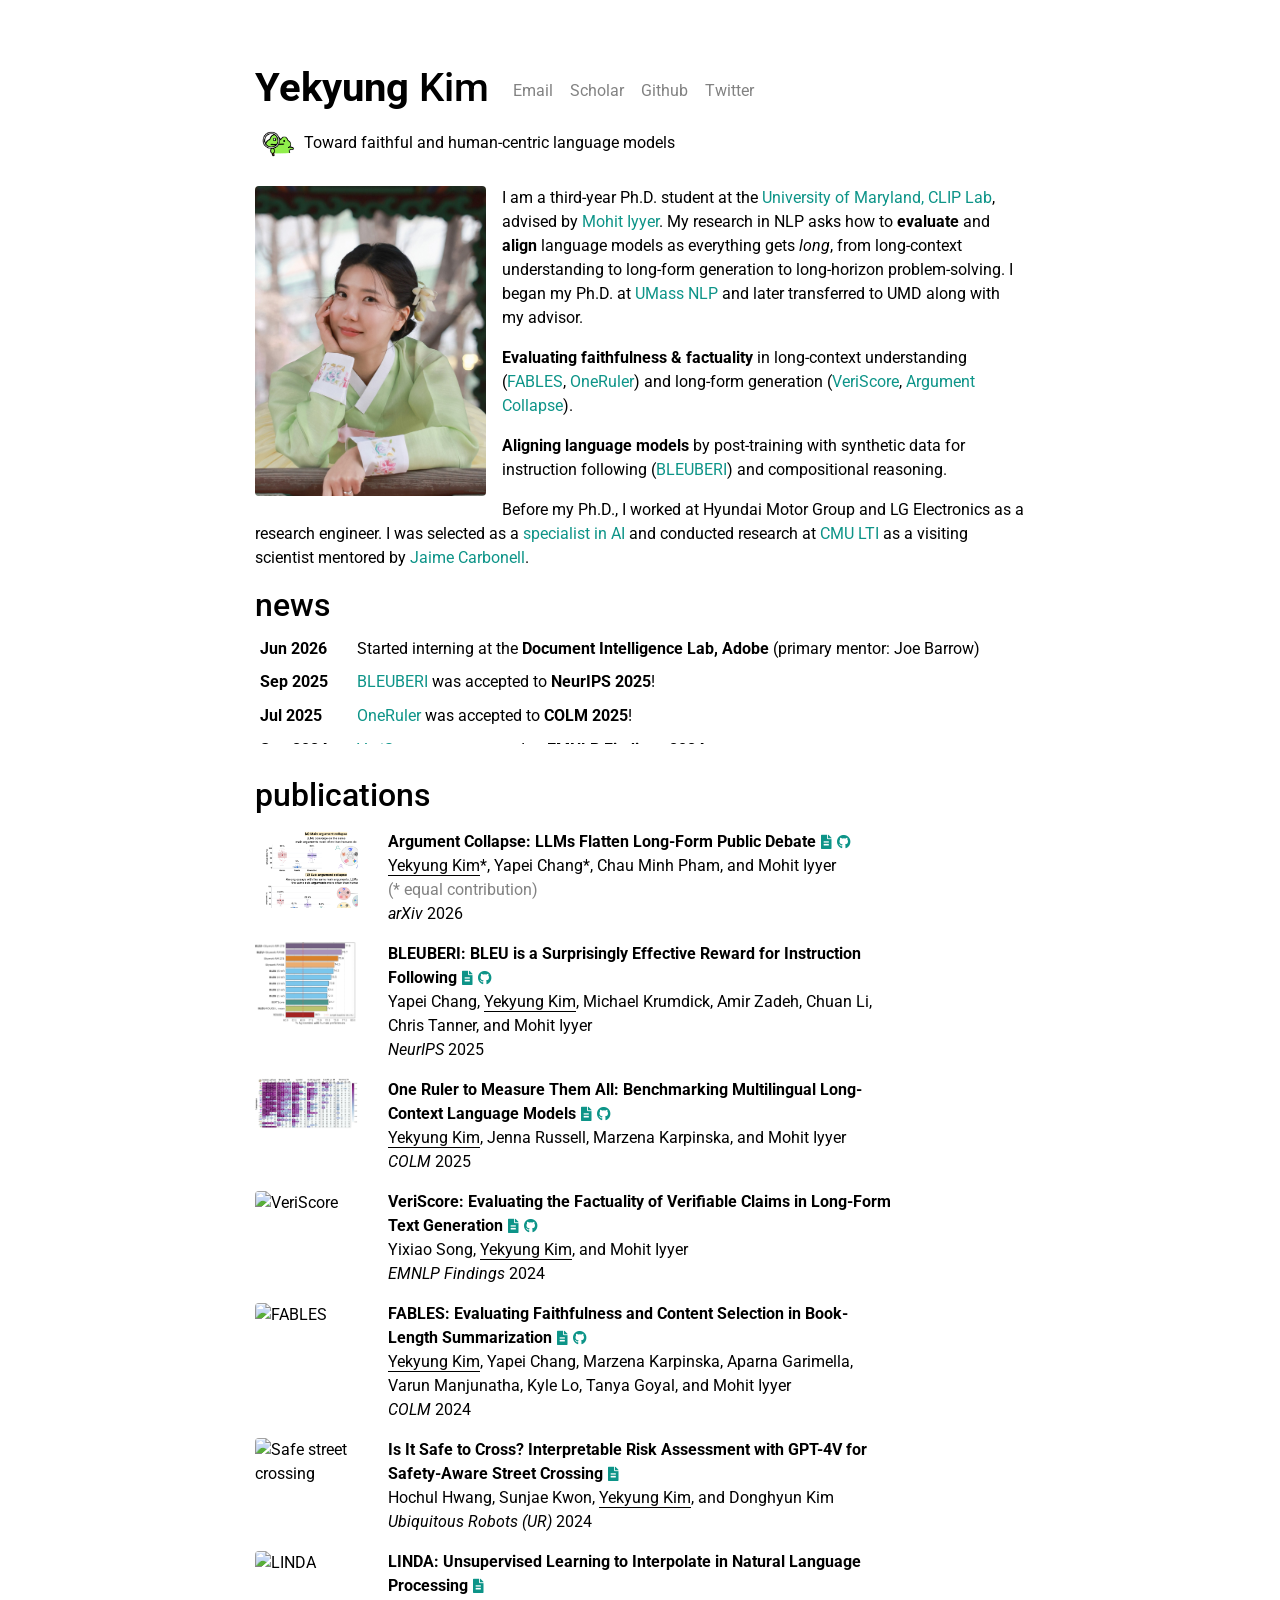
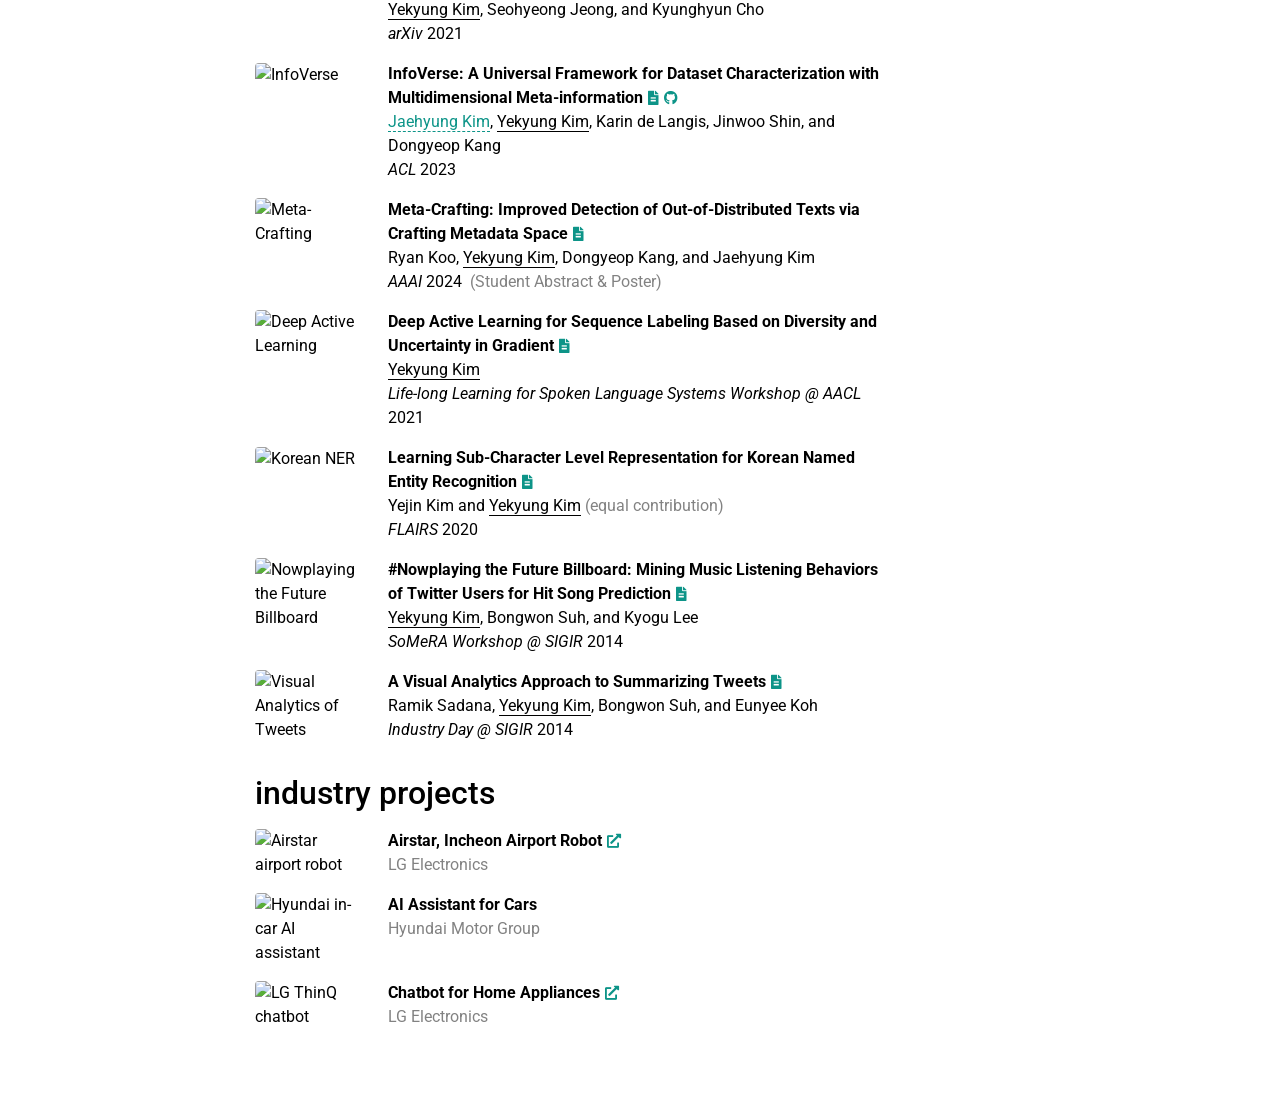
==== commit 555995a3: "Shrink and center the profile photo on mobile Override the full-width mobile profile with a 55% (max" ====
--- a/index.html
+++ b/index.html
@@ -32,6 +32,10 @@
     .frog-mascot { height: 2.6em; width: auto; }
     .frog-laptop { vertical-align: -1em; }
     .frog-mag { vertical-align: -0.85em; }
+    /* smaller, centered profile photo on mobile */
+    @media (max-width: 575.98px) {
+      .profile.float-left { width: 55%; max-width: 210px; float: none !important; margin: 0 auto 1.2rem; }
+    }
   </style>
 </head>
 
--- a/assets/css/main.css
+++ b/assets/css/main.css
@@ -1 +1 @@
-:root{--global-bg-color:#fff;--global-code-bg-color:rgba(181,9,172,0.05);--global-text-color:#000;--global-text-color-light:#828282;--global-theme-color:#2563eb;--global-hover-color:#1d4ed8;--global-footer-bg-color:#1c1c1d;--global-footer-text-color:#e8e8e8;--global-footer-link-color:#fff;--global-distill-app-color:#828282;--global-divider-color:rgba(0,0,0,.1);--global-card-bg-color:#fff}:root .fa-sun{display:none}:root .fa-moon{padding-left:10px;padding-top:12px;display:block}:root .repo-img-light{display:block}:root .repo-img-dark{display:none}html[data-theme=dark]{--global-bg-color:#1c1c1d;--global-code-bg-color:#2c3237;--global-text-color:#e8e8e8;--global-text-color-light:#e8e8e8;--global-theme-color:#60a5fa;--global-hover-color:#93c5fd;--global-footer-bg-color:#e8e8e8;--global-footer-text-color:#1c1c1d;--global-footer-link-color:#000;--global-distill-app-color:#e8e8e8;--global-divider-color:#424246;--global-card-bg-color:#212529}html[data-theme=dark] .fa-sun{padding-left:10px;padding-top:12px;display:block}html[data-theme=dark] .fa-moon{display:none}html[data-theme=dark] .repo-img-light{display:none}html[data-theme=dark] .repo-img-dark{display:block}body{padding-bottom:70px;color:var(--global-text-color);background-color:var(--global-bg-color)}body h1,body h2,body h3,body h4,body h5,body h6{scroll-margin-top:66px}body.fixed-top-nav{padding-top:56px}body.sticky-bottom-footer{padding-bottom:0}.container{max-width:800px}.profile img{width:100%}.physics-tagline{position:relative;text-align:left;margin-bottom:1.5em}.word{display:inline-block;position:relative}.walker{display:inline-block;font-size:1em;transform-origin:bottom center;animation:walk-in-place .5s ease-in-out infinite}@keyframes walk-in-place{0%,100%{transform:rotate(-5deg)}50%{transform:translateY(-0.1em) rotate(5deg)}}.header-links{font-size:.4em;font-weight:400;margin-left:.5em;vertical-align:middle}.header-links a{margin:0 .4em;color:var(--global-text-color-light);text-decoration:none}.header-links a:hover{color:var(--global-theme-color);text-decoration:none}p,h1,h2,h3,h4,h5,h6,em,div,li,span,strong{color:var(--global-text-color)}hr{border-top:1px solid var(--global-divider-color)}table td,table th{color:var(--global-text-color)}table td{font-size:1rem}a,table.table a{color:var(--global-theme-color)}a:hover,table.table a:hover{color:var(--global-theme-color);text-decoration:underline}a:hover:after :not(.nav-item.dropdown),table.table a:hover:after :not(.nav-item.dropdown){width:100%}figure,img{max-width:90vw}blockquote{background:var(--global-bg-color);border-left:2px solid var(--global-theme-color);margin:1.5em 10px;padding:.5em 10px;font-size:1.2rem}.equation{margin-bottom:1rem;text-align:center}.caption{font-size:.875rem;margin-top:.75rem;margin-bottom:1.5rem;text-align:center}.card{background-color:var(--global-card-bg-color)}.card img{width:100%}.card .card-title{color:var(--global-text-color)}.card .card-item{width:auto;margin-bottom:10px}.card .card-item .row{display:flex;align-items:center}.citation,.citation-number{color:var(--global-theme-color)}.profile{width:100%}.profile .address{margin-bottom:5px;margin-top:5px;font-family:monospace}.profile .address p{display:inline-block;margin:0}.profile.float-right{margin-left:1rem}.profile.float-left{margin-right:1rem}@media(min-width:576px){.profile{width:30%}.profile .address p{display:block}}.post-description{margin-bottom:2rem;font-size:.875rem}.post-description a{color:inherit}.post-description a:hover{color:var(--global-theme-color);text-decoration:none}.navbar{box-shadow:none;border-bottom:1px solid var(--global-divider-color);background-color:var(--global-bg-color);opacity:.95}.navbar .dropdown-menu{background-color:var(--global-bg-color);border:1px solid var(--global-divider-color)}.navbar .dropdown-menu a:not(.active){color:var(--global-text-color)}.navbar .dropdown-menu a:hover{color:var(--global-hover-color)}.navbar .dropdown-menu .dropdown-divider{border-top:1px solid var(--global-divider-color)!important}.dropdown-item{color:var(--global-text-color)}.dropdown-item:hover{color:var(--global-hover-color);background-color:var(--global-bg-color)}.navbar.navbar-light a:hover{text-decoration:none}.navbar.navbar-light .navbar-brand{color:var(--global-text-color)}.navbar.navbar-light .navbar-nav .nav-item .nav-link{color:var(--global-text-color)}.navbar.navbar-light .navbar-nav .nav-item .nav-link:hover{color:var(--global-hover-color)}.navbar.navbar-light .navbar-nav .nav-item.active>.nav-link{background-color:inherit;font-weight:bolder;color:var(--global-theme-color)}.navbar.navbar-light .navbar-nav .nav-item.active>.nav-link:hover{color:var(--global-hover-color)}.navbar.navbar-light .navbar-brand.social{padding-bottom:0;padding-top:0;font-size:1.7rem}.navbar.navbar-light .navbar-brand.social a i::before{color:var(--global-text-color);transition-property:all .2s ease-in-out}.navbar.navbar-light .navbar-brand.social a:hover i::before{color:var(--global-theme-color)}.navbar-toggler .icon-bar{display:block;width:22px;height:2px;background-color:var(--global-text-color);border-radius:1px;margin-bottom:4px;transition:all .2s}.navbar-toggler .top-bar{transform:rotate(45deg);transform-origin:10% 10%}.navbar-toggler .middle-bar{opacity:0}.navbar-toggler .bottom-bar{transform:rotate(-45deg);transform-origin:10% 90%}.navbar-toggler.collapsed .top-bar{transform:rotate(0)}.navbar-toggler.collapsed .middle-bar{opacity:1}.navbar-toggler.collapsed .bottom-bar{transform:rotate(0)}#light-toggle{padding:0;border:0;background-color:inherit;color:var(--global-text-color)}#light-toggle:hover{color:var(--global-hover-color)}.social{text-align:center}.social .contact-icons{font-size:4rem}.social .contact-icons a i::before{color:var(--global-text-color);transition-property:all .2s ease-in-out}.social .contact-icons a:hover i::before{color:var(--global-theme-color)}.social .contact-note{font-size:.8rem}footer.fixed-bottom{background-color:var(--global-footer-bg-color);font-size:.75rem}footer.fixed-bottom .container{color:var(--global-footer-text-color);padding-top:9px;padding-bottom:8px}footer.fixed-bottom a{color:var(--global-footer-link-color)}footer.fixed-bottom a:hover{color:var(--global-theme-color);text-decoration:none}footer.sticky-bottom{border-top:1px solid var(--global-divider-color);padding-top:40px;padding-bottom:40px;font-size:.9rem}.cv{margin-bottom:40px}.cv .card{background-color:var(--global-card-bg-color);border:1px solid var(--global-divider-color)}.cv .card .list-group-item{background-color:inherit;border-color:var(--global-divider-color)}.cv .card .list-group-item .badge{color:var(--global-card-bg-color)!important;background-color:var(--global-theme-color)!important}@media(min-width:768px){.repo{max-width:50%}}.header-bar{border-bottom:1px solid var(--global-divider-color);text-align:center;padding-top:2rem;padding-bottom:3rem}.header-bar h1{color:var(--global-theme-color);font-size:5rem}.tag-list{border-bottom:1px solid var(--global-divider-color);text-align:center;padding-top:1rem}.tag-list ul{justify-content:center;display:flow-root}.tag-list ul p,.tag-list ul li{list-style:none;display:inline-block;padding:1rem .5rem;color:var(--global-text-color-light)}.post-list{margin:0;margin-bottom:40px;padding:0}.post-list li{border-bottom:1px solid var(--global-divider-color);list-style:none;padding-top:2rem;padding-bottom:2rem}.post-list li .post-meta{color:var(--global-text-color-light);font-size:.875rem;margin-bottom:0}.post-list li .post-tags{color:var(--global-text-color-light);font-size:.875rem;padding-top:.25rem;padding-bottom:0}.post-list li a{color:var(--global-text-color);text-decoration:none}.post-list li a:hover{color:var(--global-theme-color)}.pagination .page-item .page-link{color:var(--global-text-color)}.pagination .page-item .page-link:hover{color:#000}.pagination .page-item.active .page-link{color:#fff;background-color:var(--global-theme-color)}.pagination .page-item.active .page-link:hover{background-color:var(--global-theme-color)}.distill a:hover{border-bottom-color:var(--global-theme-color);text-decoration:none}.projects a{text-decoration:none}.projects a:hover .card-title{color:var(--global-theme-color)}.projects .card img{width:100%}.projects .card-item{width:auto;margin-bottom:10px}.projects .card-item .row{display:flex;align-items:center}.projects .grid-sizer,.projects .grid-item{width:250px;margin-bottom:10px}.projects h2.category{color:var(--global-divider-color);border-bottom:1px solid var(--global-divider-color);padding-top:.5rem;margin-top:2rem;margin-bottom:1rem;text-align:right}.publications{margin-top:2rem}.publications h1{color:var(--global-theme-color);font-size:2rem;text-align:center;margin-top:1em;margin-bottom:1em}.publications h2{margin-bottom:1rem}.publications h2 span{font-size:1.5rem}.publications h2.year{color:var(--global-divider-color);border-top:1px solid var(--global-divider-color);padding-top:1rem;margin-top:2rem;margin-bottom:-2rem;text-align:right}.publications ol.bibliography{list-style:none;padding:0;margin-top:0}.publications ol.bibliography li{margin-bottom:1rem}.publications ol.bibliography li .preview{width:100%;min-width:80px;max-width:200px}.publications ol.bibliography li .abbr{height:2rem;margin-bottom:.5rem}.publications ol.bibliography li .abbr abbr{display:inline-block;background-color:var(--global-theme-color);padding-left:1rem;padding-right:1rem}.publications ol.bibliography li .abbr abbr a{color:white}.publications ol.bibliography li .abbr abbr a:hover{text-decoration:none}.publications ol.bibliography li .abbr .award{color:var(--global-theme-color)!important;border:1px solid var(--global-theme-color)}.publications ol.bibliography li .title{font-weight:bolder}.publications ol.bibliography li .title .award-badge{background-color:#dc143c;color:#fff;font-size:.75em;font-weight:normal;padding:.2em .5em;margin-right:.5em;border-radius:3px}.publications ol.bibliography li .title .selection-badge{background-color:#dc143c;color:#fff;font-size:.75em;font-weight:normal;padding:.2em .5em;margin-right:.5em;border-radius:3px}.publications ol.bibliography li .author a{border-bottom:1px dashed var(--global-theme-color)}.publications ol.bibliography li .author a:hover{border-bottom-style:solid;text-decoration:none}.publications ol.bibliography li .author>em{border-bottom:1px solid;font-style:normal}.publications ol.bibliography li .author>span.more-authors{color:var(--global-text-color-light);border-bottom:1px dashed var(--global-text-color-light);cursor:pointer}.publications ol.bibliography li .author>span.more-authors:hover{color:var(--global-text-color);border-bottom:1px dashed var(--global-text-color)}.publications ol.bibliography li .links a.btn{color:var(--global-text-color);border:1px solid var(--global-text-color);padding-left:1rem;padding-right:1rem;padding-top:.25rem;padding-bottom:.25rem}.publications ol.bibliography li .links a.btn:hover{color:var(--global-theme-color);border-color:var(--global-theme-color)}.publications ol.bibliography li .hidden{font-size:.875rem;max-height:0;overflow:hidden;text-align:justify;transition-property:.15s ease;-moz-transition:.15s ease;-ms-transition:.15s ease;-o-transition:.15s ease;transition:all .15s ease}.publications ol.bibliography li .hidden p{line-height:1.4em;margin:10px}.publications ol.bibliography li .hidden pre{font-size:1em;line-height:1.4em;padding:10px}.publications ol.bibliography li .hidden.open{max-height:100em;transition-property:.15s ease;-moz-transition:.15s ease;-ms-transition:.15s ease;-o-transition:.15s ease;transition:all .15s ease}.publications ol.bibliography li div.abstract.hidden{border:dashed 1px var(--global-bg-color)}.publications ol.bibliography li div.abstract.hidden.open{border-color:var(--global-text-color)}figure.highlight{margin:0 0 1rem}pre{color:var(--global-theme-color);background-color:var(--global-code-bg-color);border-radius:6px;padding:6px 12px}pre pre,pre code{background-color:transparent;border-radius:0;padding:0}code{color:var(--global-theme-color);background-color:var(--global-code-bg-color);border-radius:3px;padding:3px 3px}html.transition,html.transition *,html.transition *:before,html.transition *:after{transition:all 750ms!important;transition-delay:0!important}.post .post-meta{color:var(--global-text-color-light);font-size:.875rem;margin-bottom:0}.post .post-tags{color:var(--global-text-color-light);font-size:.875rem;padding-top:.25rem;padding-bottom:1rem}.post .post-tags a{color:var(--global-text-color-light);text-decoration:none}.post .post-tags a:hover{color:var(--global-theme-color)}.post .post-content blockquote{border-left:5px solid var(--global-theme-color);padding:8px}progress{position:fixed;left:0;top:56px;z-index:10;width:100%;height:1px;-webkit-appearance:none;-moz-appearance:none;appearance:none;border:0;background-color:transparent;color:var(--global-theme-color)}progress::-webkit-progress-bar{background-color:transparent}progress::-webkit-progress-value{background-color:var(--global-theme-color)}progress::-moz-progress-bar{background-color:var(--global-theme-color)}.progress-container{width:100%;background-color:transparent;position:fixed;top:56px;left:0;height:5px;display:block}.progress-bar{background-color:var(--global-theme-color);width:0;display:block;height:inherit}d-byline{border-top-color:var(--global-divider-color)!important}d-byline h3{color:var(--global-text-color)!important}d-byline a,d-article d-byline a{color:var(--global-text-color)!important}d-byline a:hover,d-article d-byline a:hover{color:var(--global-hover-color)!important}d-article{border-top-color:var(--global-divider-color)!important}d-article a,d-article p,d-article h1,d-article h2,d-article h3,d-article h4,d-article h5,d-article h6,d-article li,d-article table{color:var(--global-text-color)!important}d-article a,d-article h1,d-article h2,d-article hr,d-article table,d-article table th,d-article table td{border-bottom-color:var(--global-divider-color)!important}d-article a:hover{border-bottom-color:var(--global-hover-color)!important}d-article b i{display:inline}d-article d-contents{align-self:start;grid-column:1/4;grid-row:auto/span 4;justify-self:end;margin-top:0;padding-left:2em;padding-right:3em;border-right:1px solid var(--global-divider-color);width:max(70%,300px);margin-right:0;margin-top:0;display:grid;grid-template-columns:minmax(8px,1fr) [toc] auto minmax(8px,1fr) [toc-line] 1px minmax(32px,2fr)}d-article d-contents nav{grid-column:toc}d-article d-contents nav a{border-bottom:none!important}d-article d-contents nav a:hover{border-bottom:1px solid var(--global-text-color)!important}d-article d-contents nav h3{margin-top:0;margin-bottom:1em}d-article d-contents nav div{display:block;outline:0;margin-bottom:.8em;color:rgba(0,0,0,0.8);font-weight:bold}d-article d-contents nav ul{padding-left:1em;margin-top:0;margin-bottom:6px;list-style-type:none}d-article d-contents nav ul li{margin-bottom:.25em}d-article d-contents .figcaption{line-height:1.4em}d-article d-contents toc-line{border-right:1px solid var(--global-divider-color);grid-column:toc-line}d-article d-footnote{scroll-margin-top:66px}d-appendix{border-top-color:var(--global-divider-color)!important;color:var(--global-distill-app-color)!important}d-appendix h3,d-appendix li,d-appendix span{color:var(--global-distill-app-color)!important}d-appendix a,d-appendix a.footnote-backlink{color:var(--global-distill-app-color)!important}d-appendix a:hover,d-appendix a.footnote-backlink:hover{color:var(--global-hover-color)!important}@media(max-width:1024px){d-article d-contents{display:block;grid-column-start:2;grid-column-end:-2;padding-bottom:.5em;margin-bottom:1em;padding-top:.5em;width:100%;border:1px solid var(--global-divider-color)}d-article d-contents nav{grid-column:none}}+:root{--global-bg-color:#fff;--global-code-bg-color:rgba(181,9,172,0.05);--global-text-color:#000;--global-text-color-light:#828282;--global-theme-color:#0d9488;--global-hover-color:#0f766e;--global-footer-bg-color:#1c1c1d;--global-footer-text-color:#e8e8e8;--global-footer-link-color:#fff;--global-distill-app-color:#828282;--global-divider-color:rgba(0,0,0,.1);--global-card-bg-color:#fff}:root .fa-sun{display:none}:root .fa-moon{padding-left:10px;padding-top:12px;display:block}:root .repo-img-light{display:block}:root .repo-img-dark{display:none}html[data-theme=dark]{--global-bg-color:#1c1c1d;--global-code-bg-color:#2c3237;--global-text-color:#e8e8e8;--global-text-color-light:#e8e8e8;--global-theme-color:#2dd4bf;--global-hover-color:#5eead4;--global-footer-bg-color:#e8e8e8;--global-footer-text-color:#1c1c1d;--global-footer-link-color:#000;--global-distill-app-color:#e8e8e8;--global-divider-color:#424246;--global-card-bg-color:#212529}html[data-theme=dark] .fa-sun{padding-left:10px;padding-top:12px;display:block}html[data-theme=dark] .fa-moon{display:none}html[data-theme=dark] .repo-img-light{display:none}html[data-theme=dark] .repo-img-dark{display:block}body{padding-bottom:70px;color:var(--global-text-color);background-color:var(--global-bg-color)}body h1,body h2,body h3,body h4,body h5,body h6{scroll-margin-top:66px}body.fixed-top-nav{padding-top:56px}body.sticky-bottom-footer{padding-bottom:0}.container{max-width:800px}.profile img{width:100%}.physics-tagline{position:relative;text-align:left;margin-bottom:1.5em}.word{display:inline-block;position:relative}.walker{display:inline-block;font-size:1em;transform-origin:bottom center;animation:walk-in-place .5s ease-in-out infinite}@keyframes walk-in-place{0%,100%{transform:rotate(-5deg)}50%{transform:translateY(-0.1em) rotate(5deg)}}.header-links{font-size:.4em;font-weight:400;margin-left:.5em;vertical-align:middle}.header-links a{margin:0 .4em;color:var(--global-text-color-light);text-decoration:none}.header-links a:hover{color:var(--global-theme-color);text-decoration:none}p,h1,h2,h3,h4,h5,h6,em,div,li,span,strong{color:var(--global-text-color)}hr{border-top:1px solid var(--global-divider-color)}table td,table th{color:var(--global-text-color)}table td{font-size:1rem}a,table.table a{color:var(--global-theme-color)}a:hover,table.table a:hover{color:var(--global-theme-color);text-decoration:underline}a:hover:after :not(.nav-item.dropdown),table.table a:hover:after :not(.nav-item.dropdown){width:100%}figure,img{max-width:90vw}blockquote{background:var(--global-bg-color);border-left:2px solid var(--global-theme-color);margin:1.5em 10px;padding:.5em 10px;font-size:1.2rem}.equation{margin-bottom:1rem;text-align:center}.caption{font-size:.875rem;margin-top:.75rem;margin-bottom:1.5rem;text-align:center}.card{background-color:var(--global-card-bg-color)}.card img{width:100%}.card .card-title{color:var(--global-text-color)}.card .card-item{width:auto;margin-bottom:10px}.card .card-item .row{display:flex;align-items:center}.citation,.citation-number{color:var(--global-theme-color)}.profile{width:100%}.profile .address{margin-bottom:5px;margin-top:5px;font-family:monospace}.profile .address p{display:inline-block;margin:0}.profile.float-right{margin-left:1rem}.profile.float-left{margin-right:1rem}@media(min-width:576px){.profile{width:30%}.profile .address p{display:block}}.post-description{margin-bottom:2rem;font-size:.875rem}.post-description a{color:inherit}.post-description a:hover{color:var(--global-theme-color);text-decoration:none}.navbar{box-shadow:none;border-bottom:1px solid var(--global-divider-color);background-color:var(--global-bg-color);opacity:.95}.navbar .dropdown-menu{background-color:var(--global-bg-color);border:1px solid var(--global-divider-color)}.navbar .dropdown-menu a:not(.active){color:var(--global-text-color)}.navbar .dropdown-menu a:hover{color:var(--global-hover-color)}.navbar .dropdown-menu .dropdown-divider{border-top:1px solid var(--global-divider-color)!important}.dropdown-item{color:var(--global-text-color)}.dropdown-item:hover{color:var(--global-hover-color);background-color:var(--global-bg-color)}.navbar.navbar-light a:hover{text-decoration:none}.navbar.navbar-light .navbar-brand{color:var(--global-text-color)}.navbar.navbar-light .navbar-nav .nav-item .nav-link{color:var(--global-text-color)}.navbar.navbar-light .navbar-nav .nav-item .nav-link:hover{color:var(--global-hover-color)}.navbar.navbar-light .navbar-nav .nav-item.active>.nav-link{background-color:inherit;font-weight:bolder;color:var(--global-theme-color)}.navbar.navbar-light .navbar-nav .nav-item.active>.nav-link:hover{color:var(--global-hover-color)}.navbar.navbar-light .navbar-brand.social{padding-bottom:0;padding-top:0;font-size:1.7rem}.navbar.navbar-light .navbar-brand.social a i::before{color:var(--global-text-color);transition-property:all .2s ease-in-out}.navbar.navbar-light .navbar-brand.social a:hover i::before{color:var(--global-theme-color)}.navbar-toggler .icon-bar{display:block;width:22px;height:2px;background-color:var(--global-text-color);border-radius:1px;margin-bottom:4px;transition:all .2s}.navbar-toggler .top-bar{transform:rotate(45deg);transform-origin:10% 10%}.navbar-toggler .middle-bar{opacity:0}.navbar-toggler .bottom-bar{transform:rotate(-45deg);transform-origin:10% 90%}.navbar-toggler.collapsed .top-bar{transform:rotate(0)}.navbar-toggler.collapsed .middle-bar{opacity:1}.navbar-toggler.collapsed .bottom-bar{transform:rotate(0)}#light-toggle{padding:0;border:0;background-color:inherit;color:var(--global-text-color)}#light-toggle:hover{color:var(--global-hover-color)}.social{text-align:center}.social .contact-icons{font-size:4rem}.social .contact-icons a i::before{color:var(--global-text-color);transition-property:all .2s ease-in-out}.social .contact-icons a:hover i::before{color:var(--global-theme-color)}.social .contact-note{font-size:.8rem}footer.fixed-bottom{background-color:var(--global-footer-bg-color);font-size:.75rem}footer.fixed-bottom .container{color:var(--global-footer-text-color);padding-top:9px;padding-bottom:8px}footer.fixed-bottom a{color:var(--global-footer-link-color)}footer.fixed-bottom a:hover{color:var(--global-theme-color);text-decoration:none}footer.sticky-bottom{border-top:1px solid var(--global-divider-color);padding-top:40px;padding-bottom:40px;font-size:.9rem}.cv{margin-bottom:40px}.cv .card{background-color:var(--global-card-bg-color);border:1px solid var(--global-divider-color)}.cv .card .list-group-item{background-color:inherit;border-color:var(--global-divider-color)}.cv .card .list-group-item .badge{color:var(--global-card-bg-color)!important;background-color:var(--global-theme-color)!important}@media(min-width:768px){.repo{max-width:50%}}.header-bar{border-bottom:1px solid var(--global-divider-color);text-align:center;padding-top:2rem;padding-bottom:3rem}.header-bar h1{color:var(--global-theme-color);font-size:5rem}.tag-list{border-bottom:1px solid var(--global-divider-color);text-align:center;padding-top:1rem}.tag-list ul{justify-content:center;display:flow-root}.tag-list ul p,.tag-list ul li{list-style:none;display:inline-block;padding:1rem .5rem;color:var(--global-text-color-light)}.post-list{margin:0;margin-bottom:40px;padding:0}.post-list li{border-bottom:1px solid var(--global-divider-color);list-style:none;padding-top:2rem;padding-bottom:2rem}.post-list li .post-meta{color:var(--global-text-color-light);font-size:.875rem;margin-bottom:0}.post-list li .post-tags{color:var(--global-text-color-light);font-size:.875rem;padding-top:.25rem;padding-bottom:0}.post-list li a{color:var(--global-text-color);text-decoration:none}.post-list li a:hover{color:var(--global-theme-color)}.pagination .page-item .page-link{color:var(--global-text-color)}.pagination .page-item .page-link:hover{color:#000}.pagination .page-item.active .page-link{color:#fff;background-color:var(--global-theme-color)}.pagination .page-item.active .page-link:hover{background-color:var(--global-theme-color)}.distill a:hover{border-bottom-color:var(--global-theme-color);text-decoration:none}.projects a{text-decoration:none}.projects a:hover .card-title{color:var(--global-theme-color)}.projects .card img{width:100%}.projects .card-item{width:auto;margin-bottom:10px}.projects .card-item .row{display:flex;align-items:center}.projects .grid-sizer,.projects .grid-item{width:250px;margin-bottom:10px}.projects h2.category{color:var(--global-divider-color);border-bottom:1px solid var(--global-divider-color);padding-top:.5rem;margin-top:2rem;margin-bottom:1rem;text-align:right}.publications{margin-top:2rem}.publications h1{color:var(--global-theme-color);font-size:2rem;text-align:center;margin-top:1em;margin-bottom:1em}.publications h2{margin-bottom:1rem}.publications h2 span{font-size:1.5rem}.publications h2.year{color:var(--global-divider-color);border-top:1px solid var(--global-divider-color);padding-top:1rem;margin-top:2rem;margin-bottom:-2rem;text-align:right}.publications ol.bibliography{list-style:none;padding:0;margin-top:0}.publications ol.bibliography li{margin-bottom:1rem}.publications ol.bibliography li .preview{width:100%;min-width:80px;max-width:200px}.publications ol.bibliography li .abbr{height:2rem;margin-bottom:.5rem}.publications ol.bibliography li .abbr abbr{display:inline-block;background-color:var(--global-theme-color);padding-left:1rem;padding-right:1rem}.publications ol.bibliography li .abbr abbr a{color:white}.publications ol.bibliography li .abbr abbr a:hover{text-decoration:none}.publications ol.bibliography li .abbr .award{color:var(--global-theme-color)!important;border:1px solid var(--global-theme-color)}.publications ol.bibliography li .title{font-weight:bolder}.publications ol.bibliography li .title .award-badge{background-color:#dc143c;color:#fff;font-size:.75em;font-weight:normal;padding:.2em .5em;margin-right:.5em;border-radius:3px}.publications ol.bibliography li .title .selection-badge{background-color:#dc143c;color:#fff;font-size:.75em;font-weight:normal;padding:.2em .5em;margin-right:.5em;border-radius:3px}.publications ol.bibliography li .author a{border-bottom:1px dashed var(--global-theme-color)}.publications ol.bibliography li .author a:hover{border-bottom-style:solid;text-decoration:none}.publications ol.bibliography li .author>em{border-bottom:1px solid;font-style:normal}.publications ol.bibliography li .author>span.more-authors{color:var(--global-text-color-light);border-bottom:1px dashed var(--global-text-color-light);cursor:pointer}.publications ol.bibliography li .author>span.more-authors:hover{color:var(--global-text-color);border-bottom:1px dashed var(--global-text-color)}.publications ol.bibliography li .links a.btn{color:var(--global-text-color);border:1px solid var(--global-text-color);padding-left:1rem;padding-right:1rem;padding-top:.25rem;padding-bottom:.25rem}.publications ol.bibliography li .links a.btn:hover{color:var(--global-theme-color);border-color:var(--global-theme-color)}.publications ol.bibliography li .hidden{font-size:.875rem;max-height:0;overflow:hidden;text-align:justify;transition-property:.15s ease;-moz-transition:.15s ease;-ms-transition:.15s ease;-o-transition:.15s ease;transition:all .15s ease}.publications ol.bibliography li .hidden p{line-height:1.4em;margin:10px}.publications ol.bibliography li .hidden pre{font-size:1em;line-height:1.4em;padding:10px}.publications ol.bibliography li .hidden.open{max-height:100em;transition-property:.15s ease;-moz-transition:.15s ease;-ms-transition:.15s ease;-o-transition:.15s ease;transition:all .15s ease}.publications ol.bibliography li div.abstract.hidden{border:dashed 1px var(--global-bg-color)}.publications ol.bibliography li div.abstract.hidden.open{border-color:var(--global-text-color)}figure.highlight{margin:0 0 1rem}pre{color:var(--global-theme-color);background-color:var(--global-code-bg-color);border-radius:6px;padding:6px 12px}pre pre,pre code{background-color:transparent;border-radius:0;padding:0}code{color:var(--global-theme-color);background-color:var(--global-code-bg-color);border-radius:3px;padding:3px 3px}html.transition,html.transition *,html.transition *:before,html.transition *:after{transition:all 750ms!important;transition-delay:0!important}.post .post-meta{color:var(--global-text-color-light);font-size:.875rem;margin-bottom:0}.post .post-tags{color:var(--global-text-color-light);font-size:.875rem;padding-top:.25rem;padding-bottom:1rem}.post .post-tags a{color:var(--global-text-color-light);text-decoration:none}.post .post-tags a:hover{color:var(--global-theme-color)}.post .post-content blockquote{border-left:5px solid var(--global-theme-color);padding:8px}progress{position:fixed;left:0;top:56px;z-index:10;width:100%;height:1px;-webkit-appearance:none;-moz-appearance:none;appearance:none;border:0;background-color:transparent;color:var(--global-theme-color)}progress::-webkit-progress-bar{background-color:transparent}progress::-webkit-progress-value{background-color:var(--global-theme-color)}progress::-moz-progress-bar{background-color:var(--global-theme-color)}.progress-container{width:100%;background-color:transparent;position:fixed;top:56px;left:0;height:5px;display:block}.progress-bar{background-color:var(--global-theme-color);width:0;display:block;height:inherit}d-byline{border-top-color:var(--global-divider-color)!important}d-byline h3{color:var(--global-text-color)!important}d-byline a,d-article d-byline a{color:var(--global-text-color)!important}d-byline a:hover,d-article d-byline a:hover{color:var(--global-hover-color)!important}d-article{border-top-color:var(--global-divider-color)!important}d-article a,d-article p,d-article h1,d-article h2,d-article h3,d-article h4,d-article h5,d-article h6,d-article li,d-article table{color:var(--global-text-color)!important}d-article a,d-article h1,d-article h2,d-article hr,d-article table,d-article table th,d-article table td{border-bottom-color:var(--global-divider-color)!important}d-article a:hover{border-bottom-color:var(--global-hover-color)!important}d-article b i{display:inline}d-article d-contents{align-self:start;grid-column:1/4;grid-row:auto/span 4;justify-self:end;margin-top:0;padding-left:2em;padding-right:3em;border-right:1px solid var(--global-divider-color);width:max(70%,300px);margin-right:0;margin-top:0;display:grid;grid-template-columns:minmax(8px,1fr) [toc] auto minmax(8px,1fr) [toc-line] 1px minmax(32px,2fr)}d-article d-contents nav{grid-column:toc}d-article d-contents nav a{border-bottom:none!important}d-article d-contents nav a:hover{border-bottom:1px solid var(--global-text-color)!important}d-article d-contents nav h3{margin-top:0;margin-bottom:1em}d-article d-contents nav div{display:block;outline:0;margin-bottom:.8em;color:rgba(0,0,0,0.8);font-weight:bold}d-article d-contents nav ul{padding-left:1em;margin-top:0;margin-bottom:6px;list-style-type:none}d-article d-contents nav ul li{margin-bottom:.25em}d-article d-contents .figcaption{line-height:1.4em}d-article d-contents toc-line{border-right:1px solid var(--global-divider-color);grid-column:toc-line}d-article d-footnote{scroll-margin-top:66px}d-appendix{border-top-color:var(--global-divider-color)!important;color:var(--global-distill-app-color)!important}d-appendix h3,d-appendix li,d-appendix span{color:var(--global-distill-app-color)!important}d-appendix a,d-appendix a.footnote-backlink{color:var(--global-distill-app-color)!important}d-appendix a:hover,d-appendix a.footnote-backlink:hover{color:var(--global-hover-color)!important}@media(max-width:1024px){d-article d-contents{display:block;grid-column-start:2;grid-column-end:-2;padding-bottom:.5em;margin-bottom:1em;padding-top:.5em;width:100%;border:1px solid var(--global-divider-color)}d-article d-contents nav{grid-column:none}}
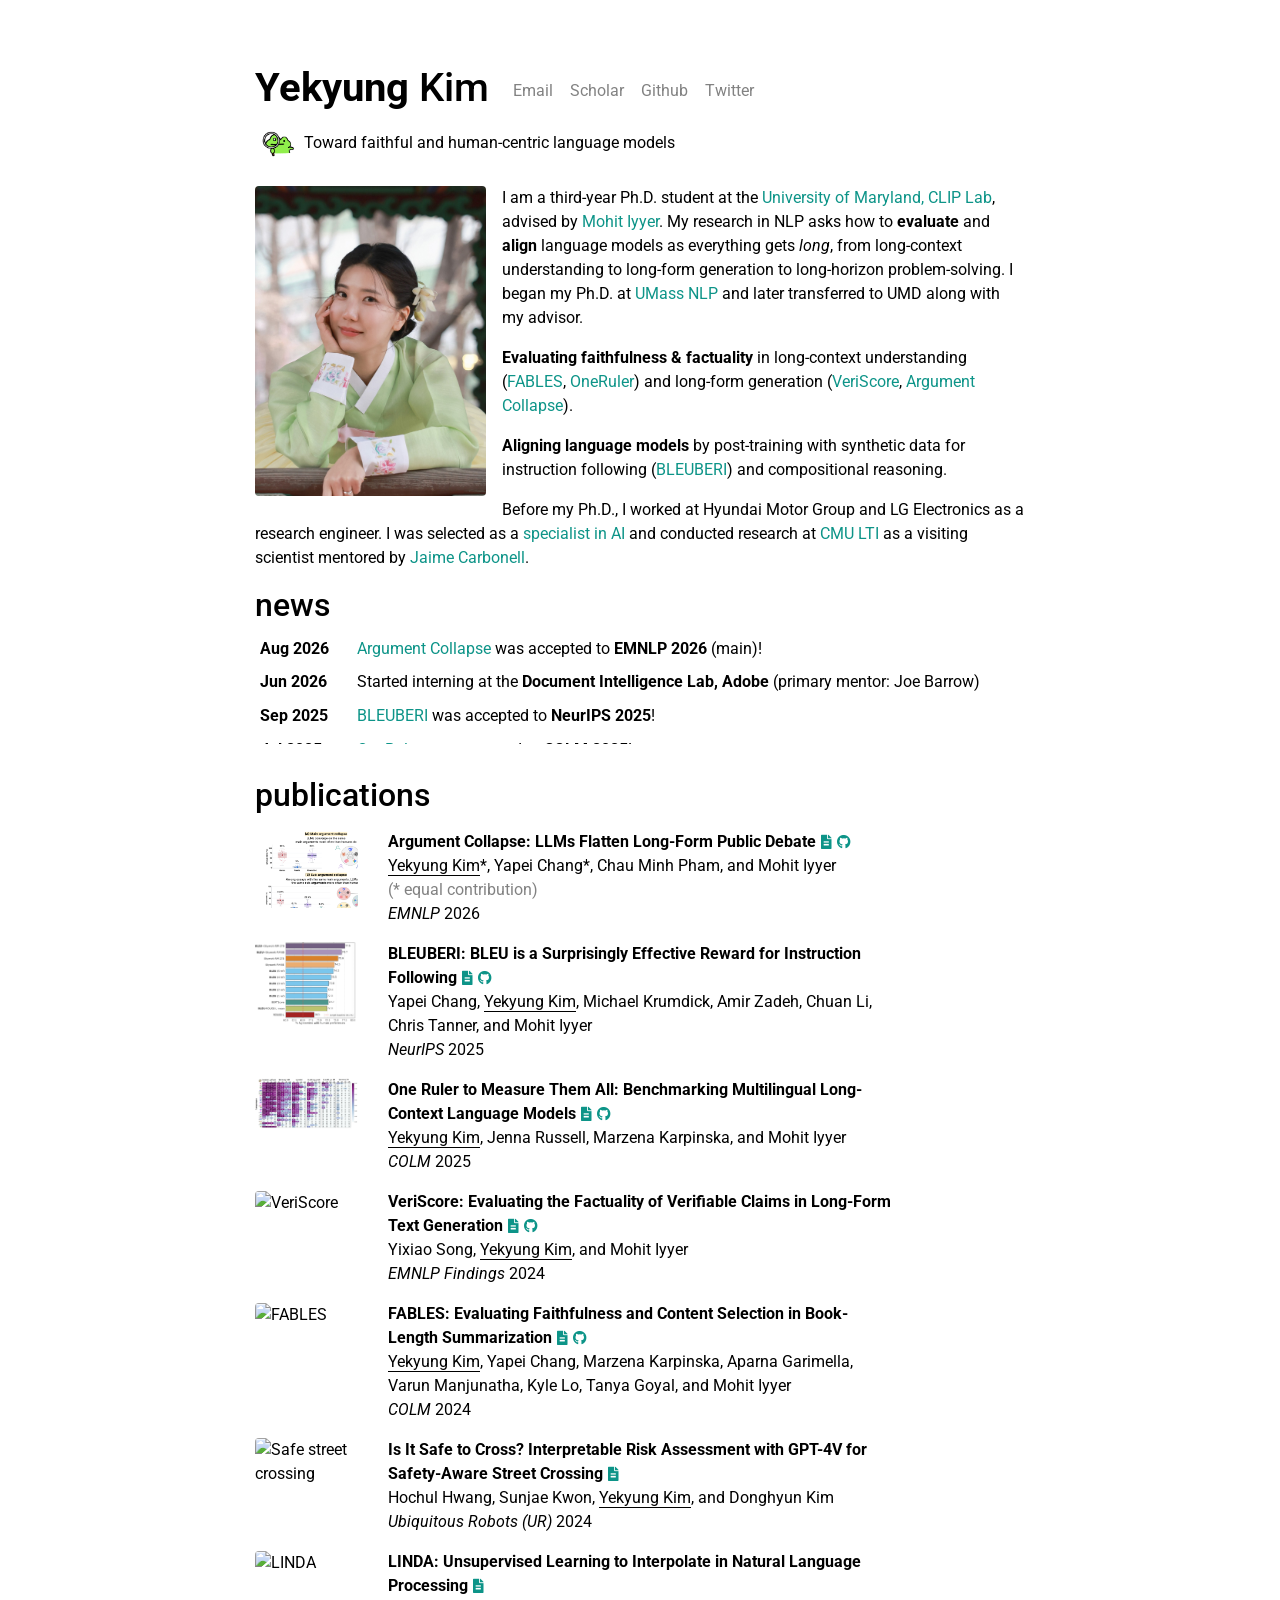
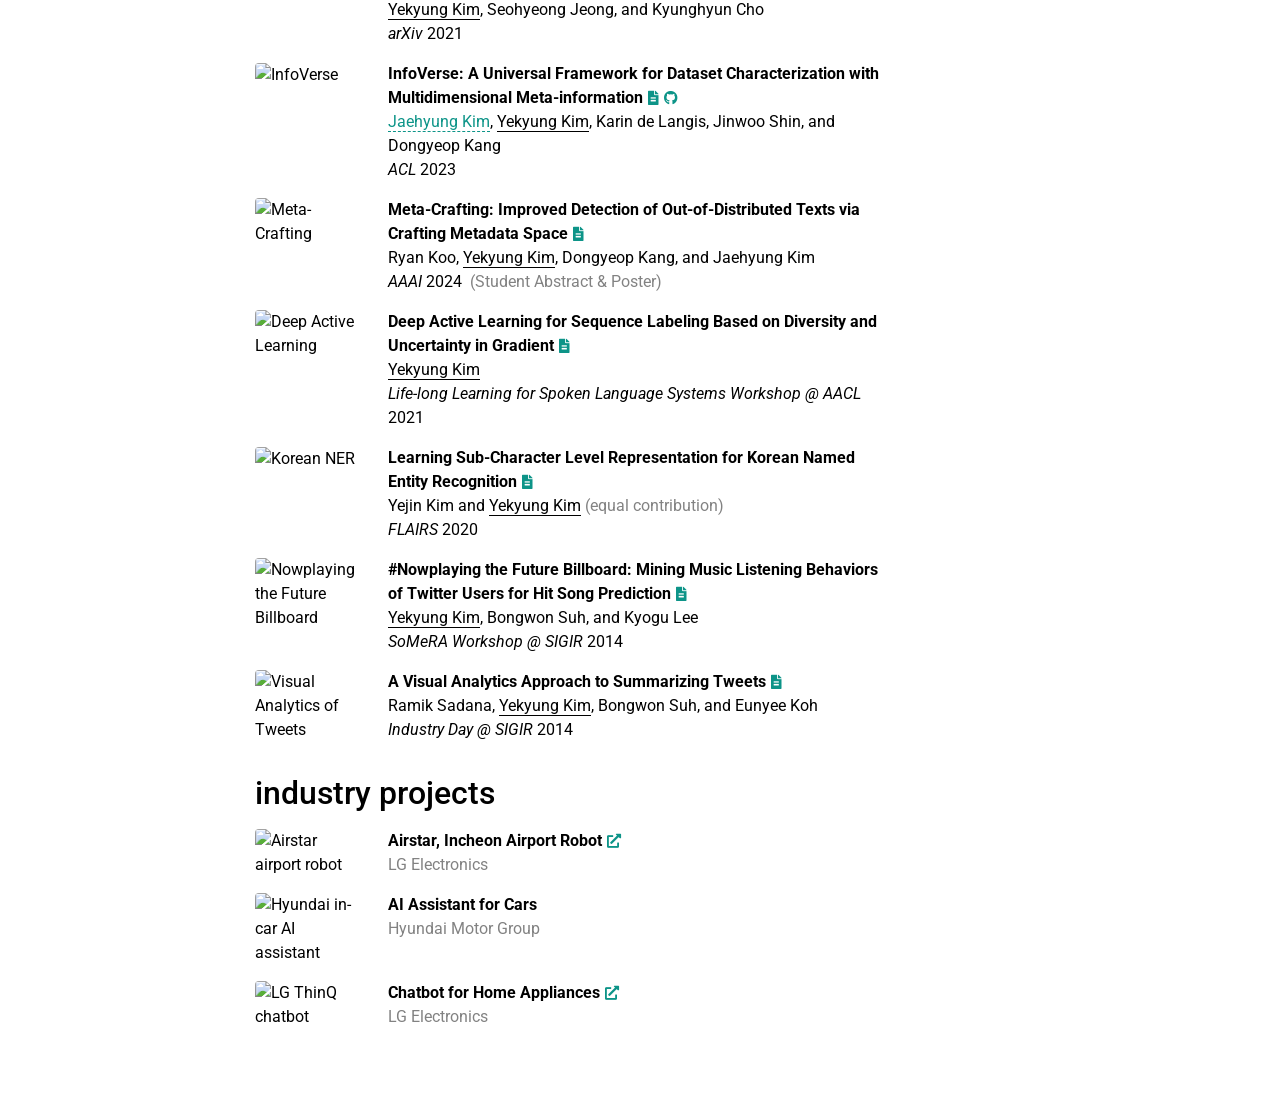
==== commit d88be265: "Add EMNLP 2026 (main) acceptance for Argument Collapse to news and publications Co-Authored-By: Clau" ====
--- a/index.html
+++ b/index.html
@@ -104,6 +104,10 @@
         <div class="table-responsive">
           <table class="table table-sm table-borderless">
             <tr>
+              <th scope="row">Aug 2026</th>
+              <td><a href="https://arxiv.org/pdf/2606.01736" target="_blank" rel="external nofollow noopener">Argument Collapse</a> was accepted to <strong>EMNLP 2026</strong> (main)!</td>
+            </tr>
+            <tr>
               <th scope="row">Jun 2026</th>
               <td>Started interning at the <strong>Document Intelligence Lab, Adobe</strong> (primary mentor: Joe Barrow)</td>
             </tr>
@@ -139,7 +143,7 @@
               <div class="col-sm-8">
                 <div class="title">Argument Collapse: LLMs Flatten Long-Form Public Debate<a href="https://arxiv.org/pdf/2606.01736" title="Paper" style="margin-left: 0.3em;" target="_blank" rel="external nofollow noopener"><i class="fas fa-file-alt fa-sm"></i></a><a href="https://github.com/mungg/argument_collapse" title="Code" style="margin-left: 0.3em;" target="_blank" rel="external nofollow noopener"><i class="fab fa-github fa-sm"></i></a></div>
                 <div class="author"><em>Yekyung Kim</em>*, Yapei Chang*, Chau Minh Pham, and Mohit Iyyer<br><span style="color:var(--global-text-color-light)">(* equal contribution)</span></div>
-                <div class="periodical"><em>arXiv</em> 2026</div>
+                <div class="periodical"><em>EMNLP</em> 2026</div>
               </div>
             </div>
           </li>
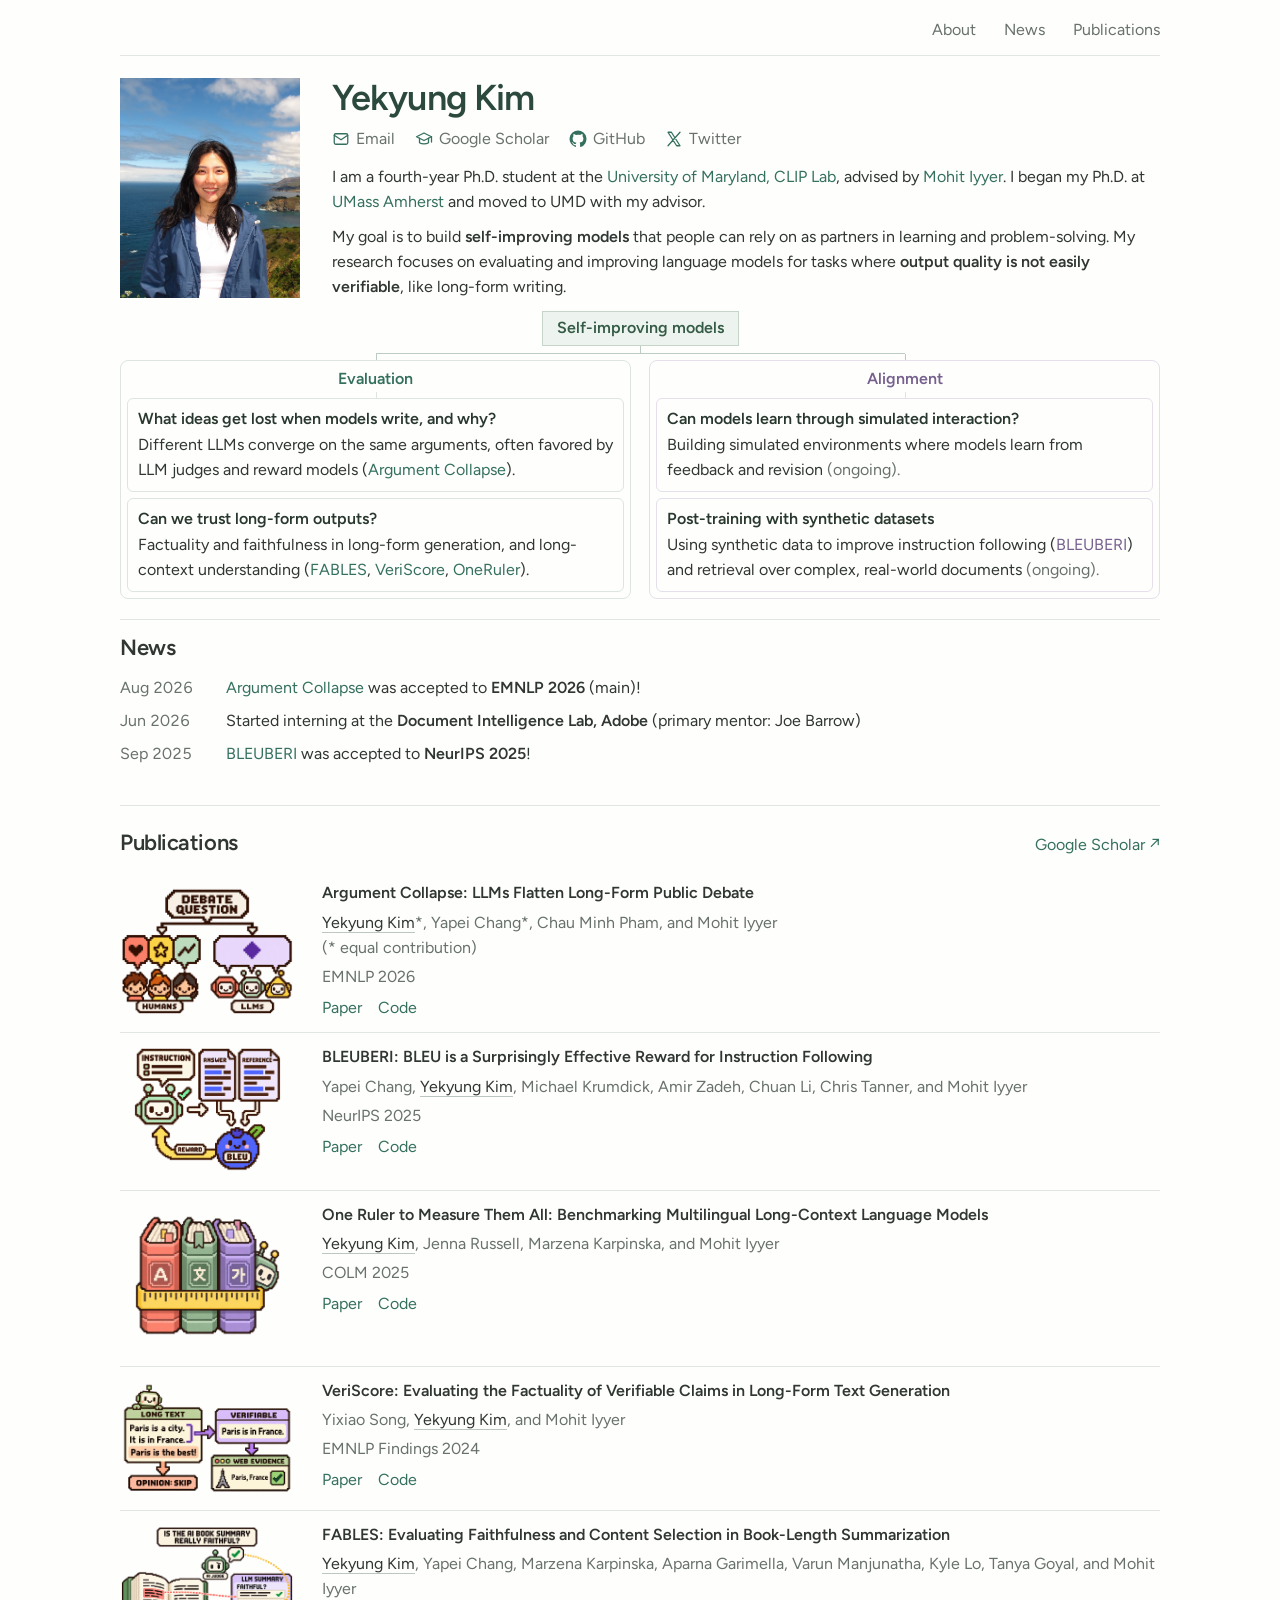
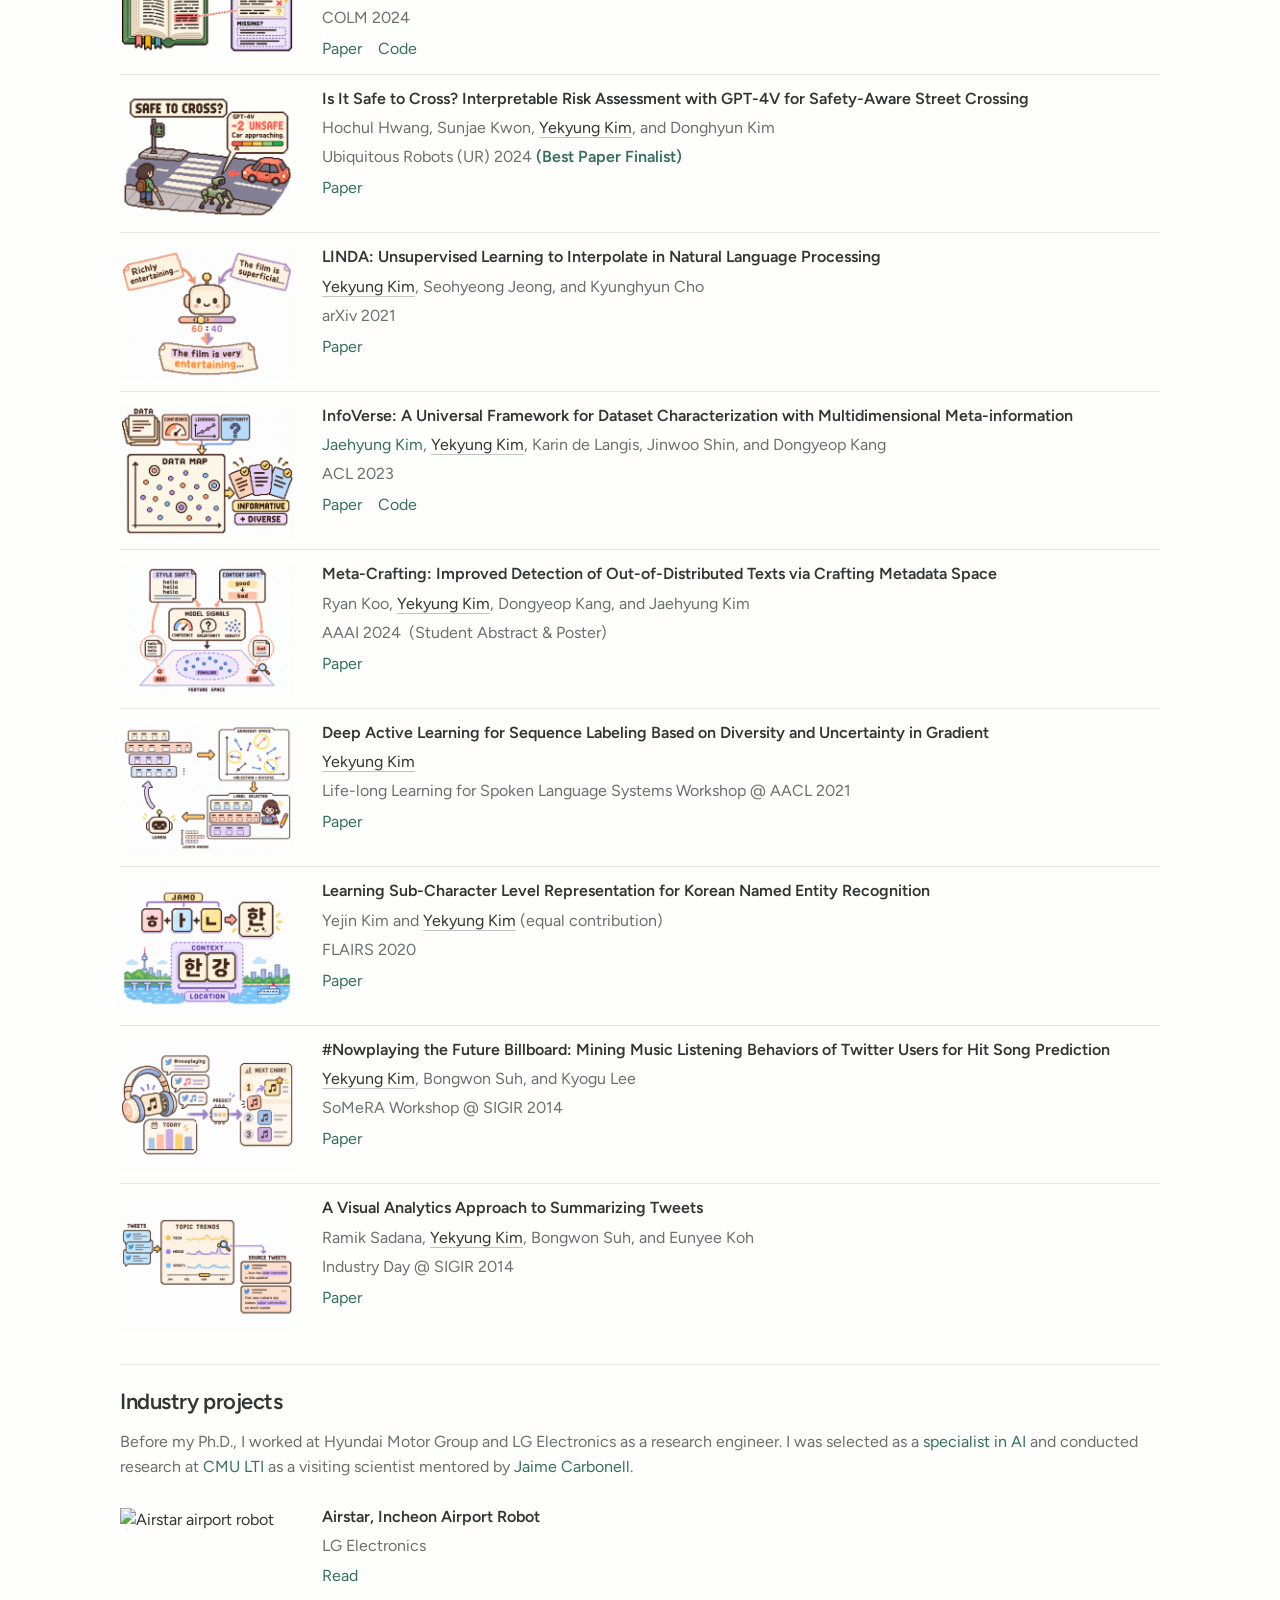
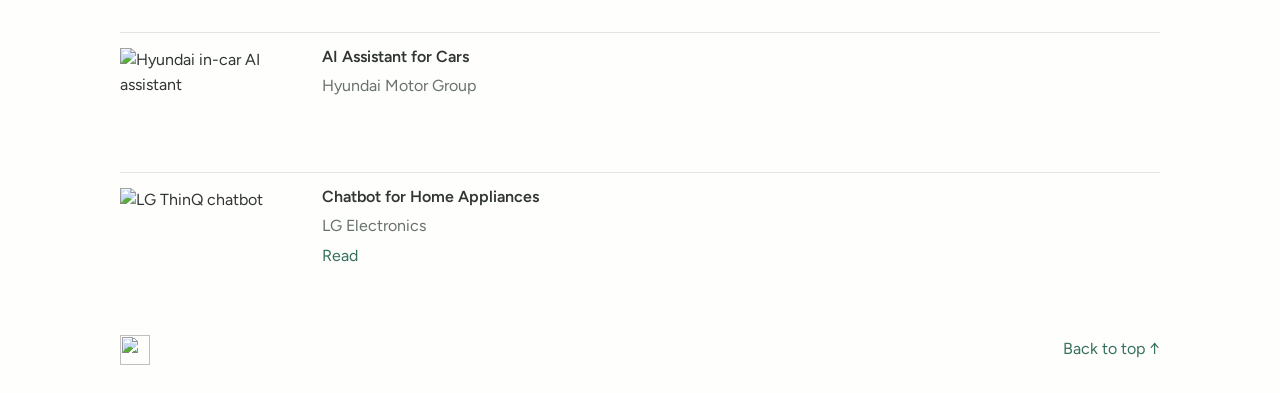
==== commit fd4ee887: "Redesign homepage with research cards and pixel thumbnails" ====
--- a/index.html
+++ b/index.html
@@ -7,101 +7,93 @@
   <meta http-equiv="X-UA-Compatible" content="IE=edge">
   <title>Yekyung Kim</title>
   <meta name="author" content="Yekyung Kim">
-  <meta name="description" content="Yekyung Kim, PhD student at the University of Maryland, CLIP Lab. Research on NLP: evaluation and alignment for long-context language models.">
+  <meta name="description" content="Yekyung Kim, PhD student at the University of Maryland, CLIP Lab. Research on evaluating and improving language models for long-form generation, feedback, and self-improving systems.">
   <meta name="keywords" content="Yekyung Kim, NLP, natural language processing, long-context, evaluation, alignment, CLIP Lab, University of Maryland">
 
-  <!-- third-party styles (same stack as the al-folio theme) -->
-  <link href="https://cdn.jsdelivr.net/npm/bootstrap@4.6.1/dist/css/bootstrap.min.css" rel="stylesheet" integrity="sha256-DF7Zhf293AJxJNTmh5zhoYYIMs2oXitRfBjY+9L//AY=" crossorigin="anonymous">
-  <link rel="stylesheet" href="https://cdn.jsdelivr.net/npm/mdbootstrap@4.20.0/css/mdb.min.css" integrity="sha256-jpjYvU3G3N6nrrBwXJoVEYI/0zw8htfFnhT9ljN3JJw=" crossorigin="anonymous">
-  <link rel="stylesheet" href="https://cdn.jsdelivr.net/npm/@fortawesome/fontawesome-free@5.15.4/css/all.min.css" integrity="sha256-mUZM63G8m73Mcidfrv5E+Y61y7a12O5mW4ezU3bxqW4=" crossorigin="anonymous">
-  <link rel="stylesheet" href="https://cdn.jsdelivr.net/npm/academicons@1.9.1/css/academicons.min.css" integrity="sha256-i1+4qU2G2860dGGIOJscdC30s9beBXjFfzjWLjBRsBg=" crossorigin="anonymous">
-  <link rel="stylesheet" type="text/css" href="https://fonts.googleapis.com/css?family=Roboto:300,400,500,700|Roboto+Slab:100,300,400,500,700|Material+Icons">
-
-  <!-- theme styles -->
-  <link rel="stylesheet" href="assets/css/main.css">
+  <link rel="stylesheet" href="https://fonts.googleapis.com/css2?family=Figtree:wght@400;500;600&display=swap">
+  <link rel="stylesheet" href="assets/css/home.css">
+  <script src="assets/js/home.js" defer></script>
   <link rel="icon" href="images/grogu_pixel.png">
-
-  <style>
-    /* a few small tweaks on top of the theme */
-    .post-header { padding-top: 1rem; }
-    .news .table-responsive { max-height: 7rem; overflow-y: auto; }
-    .news th { white-space: nowrap; padding-right: 1rem; }
-    .publications ol.bibliography li .preview { border-radius: 4px; }
-    .industry .periodical { color: var(--global-text-color-light); }
-    /* animated fric the frog mascot in the tagline */
-    .frog-mascot { height: 2.6em; width: auto; }
-    .frog-laptop { vertical-align: -1em; }
-    .frog-mag { vertical-align: -0.85em; }
-    /* smaller, centered profile photo on mobile */
-    @media (max-width: 575.98px) {
-      .profile.float-left { width: 55%; max-width: 210px; float: none !important; margin: 0 auto 1.2rem; }
-    }
-  </style>
 </head>
 
 <body>
-
-<div class="container mt-5">
-  <div class="post">
-
-    <!-- ===================== HEADER ===================== -->
-    <header class="post-header">
-      <h1 class="post-title">
-        <span class="font-weight-bold">Yekyung</span> Kim
-        <span class="header-links">
-          <a href="mailto:yekyung@umd.edu">Email</a>
-          <a href="https://scholar.google.co.kr/citations?user=6Rn81SsAAAAJ&amp;hl=en" target="_blank" rel="external nofollow noopener">Scholar</a>
-          <a href="https://github.com/mungg" target="_blank" rel="external nofollow noopener">Github</a>
-          <a href="https://x.com/YekyungKim" target="_blank" rel="external nofollow noopener">Twitter</a>
-        </span>
-      </h1>
-      <div class="physics-tagline">
-        <img class="frog-mascot frog-mag" src="images/fric_magnifier.gif" alt="fric the frog with a magnifying glass">Toward faithful and human-centric language models
+<a class="skip-link" href="#about">Skip to content</a>
+<div class="page">
+  <nav class="page-nav" aria-label="On this page">
+    <a href="#about">About</a>
+    <a href="#news">News</a>
+    <a href="#publications">Publications</a>
+  </nav>
+  <main>
+    <section class="introduction" id="about" aria-label="About and research">
+      <header class="intro-heading">
+        <h1>Yekyung Kim</h1>
+        <nav class="social-links" aria-label="Contact and profiles">
+          <a href="mailto:yekyung@umd.edu">
+            <svg class="social-icon" viewBox="0 0 24 24" width="18" height="18" fill="none" stroke="currentColor" stroke-width="1.7" stroke-linecap="round" stroke-linejoin="round" aria-hidden="true" focusable="false"><rect x="3" y="5" width="18" height="14" rx="2"/><path d="m3 7 9 6 9-6"/></svg>
+            <span>Email</span>
+          </a>
+          <a href="https://scholar.google.co.kr/citations?user=6Rn81SsAAAAJ&amp;hl=en" target="_blank" rel="noopener">
+            <svg class="social-icon" viewBox="0 0 24 24" width="18" height="18" fill="none" stroke="currentColor" stroke-width="1.7" stroke-linecap="round" stroke-linejoin="round" aria-hidden="true" focusable="false"><path d="m2 9 10-5 10 5-10 5-10-5Z"/><path d="M6 11v6c3 2 9 2 12 0v-6M22 9v7"/></svg>
+            <span>Google Scholar</span>
+          </a>
+          <a href="https://github.com/mungg" target="_blank" rel="noopener">
+            <svg class="social-icon" viewBox="0 0 24 24" width="18" height="18" fill="currentColor" aria-hidden="true" focusable="false"><path d="M12 .75a11.25 11.25 0 0 0-3.558 21.923c.563.104.768-.244.768-.543 0-.267-.01-.975-.015-1.914-3.13.68-3.79-1.508-3.79-1.508-.512-1.3-1.25-1.646-1.25-1.646-1.022-.698.078-.684.078-.684 1.13.08 1.725 1.16 1.725 1.16 1.005 1.722 2.637 1.224 3.28.936.102-.728.394-1.225.715-1.507-2.498-.284-5.124-1.25-5.124-5.562 0-1.229.439-2.233 1.159-3.021-.116-.285-.502-1.43.11-2.98 0 0 .944-.302 3.094 1.154A10.79 10.79 0 0 1 12 6.19c.956.004 1.918.13 2.818.379 2.149-1.456 3.09-1.154 3.09-1.154.614 1.55.228 2.695.112 2.98.722.788 1.157 1.792 1.157 3.021 0 4.323-2.63 5.275-5.136 5.553.404.349.766 1.034.766 2.084 0 1.505-.014 2.72-.014 3.089 0 .302.203.652.774.542A11.25 11.25 0 0 0 12 .75Z"/></svg>
+            <span>GitHub</span>
+          </a>
+          <a href="https://x.com/YekyungKim" target="_blank" rel="noopener">
+            <svg class="social-icon" viewBox="0 0 24 24" width="18" height="18" fill="none" stroke="currentColor" stroke-width="1.7" stroke-linecap="round" stroke-linejoin="round" aria-hidden="true" focusable="false"><path d="M4 3h4.5L20 21h-4.5L4 3ZM20 3 4 21"/></svg>
+            <span>Twitter</span>
+          </a>
+        </nav>
+      </header>
+      <figure class="portrait">
+        <img src="images/yekyung_bigsur.jpg" width="720" height="960" alt="Yekyung Kim by the coast">
+      </figure>
+      <div class="intro-copy">
+<p class="bio">I am a fourth-year Ph.D. student at the
+        <a href="https://wiki.umiacs.umd.edu/clip/index.php/Main_Page" target="_blank" rel="noopener">University of Maryland, CLIP Lab</a>,
+        advised by <a href="https://www.cs.umd.edu/~miyyer/" target="_blank" rel="noopener">Mohit Iyyer</a>.
+        I began my Ph.D. at <a href="https://nlp.cs.umass.edu/" target="_blank" rel="noopener">UMass Amherst</a> and moved to UMD with my advisor.</p>
+      <p class="research-intro">My goal is to build <strong>self-improving models</strong> that people can rely on as partners in learning and problem-solving.
+        My research focuses on evaluating and improving language models for tasks where <strong>output quality is not easily verifiable</strong>, like long-form writing.</p>
+
       </div>
-    </header>
-
-    <article>
-      <!-- ===================== ABOUT ===================== -->
-      <div class="profile float-left">
-        <figure>
-          <picture>
-            <img src="images/yekyung_hanbok.jpg" class="img-fluid z-depth-1 rounded" width="auto" height="auto" alt="Yekyung Kim">
-          </picture>
-        </figure>
-      </div>
-
-      <div class="clearfix">
-        <p>I am a third-year Ph.D. student at the
-          <a href="https://wiki.umiacs.umd.edu/clip/index.php/Main_Page" target="_blank" rel="external nofollow noopener">University of Maryland, CLIP Lab</a>,
-          advised by <a href="https://www.cs.umd.edu/~miyyer/" target="_blank" rel="external nofollow noopener">Mohit Iyyer</a>.
-          My research in NLP asks how to <strong>evaluate</strong> and <strong>align</strong> language models
-          as everything gets <em>long</em>, from long-context understanding to long-form generation to long-horizon problem-solving.
-          I began my Ph.D. at <a href="https://nlp.cs.umass.edu/" target="_blank" rel="external nofollow noopener">UMass NLP</a>
-          and later transferred to UMD along with my advisor.</p>
-
-        <p><strong>Evaluating faithfulness &amp; factuality</strong> in long-context understanding
-          (<a href="https://arxiv.org/abs/2404.01261" target="_blank" rel="external nofollow noopener">FABLES</a>,
-          <a href="https://arxiv.org/pdf/2503.01996" target="_blank" rel="external nofollow noopener">OneRuler</a>)
-          and long-form generation
-          (<a href="https://arxiv.org/pdf/2406.19276" target="_blank" rel="external nofollow noopener">VeriScore</a>,
-          <a href="https://arxiv.org/pdf/2606.01736" target="_blank" rel="external nofollow noopener">Argument Collapse</a>).</p>
-
-        <p><strong>Aligning language models</strong> by post-training with synthetic data for instruction following
-          (<a href="https://arxiv.org/pdf/2505.11080" target="_blank" rel="external nofollow noopener">BLEUBERI</a>)
-          and compositional reasoning.</p>
-
-        <p>Before my Ph.D., I worked at Hyundai Motor Group and LG Electronics as a research engineer.
-          I was selected as a
-          <a href="https://www.koreatimes.co.kr/business/tech-science/20190422/lg-to-nurture-ai-specialists-with-carnegie-mellon-university-of-toronto" target="_blank" rel="external nofollow noopener">specialist in AI</a>
-          and conducted research at <a href="https://lti.cs.cmu.edu/" target="_blank" rel="external nofollow noopener">CMU LTI</a>
-          as a visiting scientist mentored by <a href="https://www.cs.cmu.edu/~jgc/" target="_blank" rel="external nofollow noopener">Jaime Carbonell</a>.</p>
-      </div>
-
-      <!-- ===================== NEWS ===================== -->
-      <!-- TODO: edit dates / add your latest news here -->
-      <div class="news">
-        <h2>news</h2>
-        <div class="table-responsive">
+      <section class="research-map" aria-labelledby="research-goal">
+        <h2 id="research-goal" class="map-goal">Self-improving models</h2>
+        <div class="map-branches" aria-hidden="true"></div>
+        <div class="map-groups">
+          <section class="map-group" aria-labelledby="evaluation-title">
+            <h3 class="map-group-label" id="evaluation-title">Evaluation</h3>
+            <article class="research-topic">
+              <h4>What ideas get lost when models write, and why?</h4>
+              <p>Different LLMs converge on the same arguments, often favored by LLM judges and reward models (<span class="research-links"><a href="https://arxiv.org/pdf/2606.01736" target="_blank" rel="noopener">Argument Collapse</a></span>).</p>
+            </article>
+            <article class="research-topic">
+              <h4>Can we trust long-form outputs?</h4>
+              <p>Factuality and faithfulness in long-form generation, and long-context understanding (<span class="research-links"><a href="https://arxiv.org/abs/2404.01261" target="_blank" rel="noopener">FABLES</a>, <a href="https://arxiv.org/pdf/2406.19276" target="_blank" rel="noopener">VeriScore</a>, <a href="https://arxiv.org/pdf/2503.01996" target="_blank" rel="noopener">OneRuler</a></span>).</p>
+            </article>
+          </section>
+          <section class="map-group" aria-labelledby="alignment-title">
+            <h3 class="map-group-label" id="alignment-title">Alignment</h3>
+            <article class="research-topic">
+              <h4>Can models learn through simulated interaction?</h4>
+              <p>Building simulated environments where models learn from feedback and revision <span class="ongoing">(ongoing).</span></p>
+            </article>
+            <article class="research-topic">
+              <h4>Post-training with synthetic datasets</h4>
+              <p>Using synthetic data to improve instruction following (<span class="research-links"><a href="https://arxiv.org/pdf/2505.11080" target="_blank" rel="noopener">BLEUBERI</a></span>) and retrieval over complex, real-world documents <span class="ongoing">(ongoing).</span></p>
+            </article>
+          </section>
+        </div>
+      </section>
+    </section>
+
+      <section class="news" id="news" aria-labelledby="news-title">
+        <div class="news-heading">
+          <h2 id="news-title">News</h2>
+        </div>
+        <div class="news-window" tabindex="0" role="region" aria-label="News updates; scroll for older news">
           <table class="table table-sm table-borderless">
             <tr>
               <th scope="row">Aug 2026</th>
@@ -124,26 +116,30 @@
               <td><a href="https://arxiv.org/pdf/2406.19276" target="_blank" rel="external nofollow noopener">VeriScore</a> was accepted to <strong>EMNLP Findings 2024</strong>.</td>
             </tr>
             <tr>
+              <th scope="row">Jun 2024</th>
+              <td><a href="https://arxiv.org/pdf/2402.06794" target="_blank" rel="external nofollow noopener">Is It Safe to Cross?</a> was named a <strong>Best Paper Finalist</strong> at <strong>UR 2024</strong>!</td>
+            </tr>
+            <tr>
               <th scope="row">May 2024</th>
               <td><a href="https://arxiv.org/abs/2404.01261" target="_blank" rel="external nofollow noopener">FABLES</a> was accepted to <strong>COLM 2024</strong>.</td>
             </tr>
           </table>
         </div>
-      </div>
-
-      <!-- ===================== PUBLICATIONS ===================== -->
-      <div class="publications">
-        <h2>publications</h2>
+      </section>
+
+      <section class="publications" id="publications" aria-labelledby="publications-title">
+        <div class="section-heading"><h2 id="publications-title">Publications</h2><a href="https://scholar.google.co.kr/citations?user=6Rn81SsAAAAJ&amp;hl=en" target="_blank" rel="noopener">Google Scholar ↗</a></div>
         <ol class="bibliography">
 
           <!-- Argument Collapse -->
           <li>
             <div class="row">
-              <div class="col-sm-2 preview"><img class="preview z-depth-1 rounded" src="images/argument_collapse_thumbnail.png" alt="Argument Collapse teaser figure"></div>
-              <div class="col-sm-8">
-                <div class="title">Argument Collapse: LLMs Flatten Long-Form Public Debate<a href="https://arxiv.org/pdf/2606.01736" title="Paper" style="margin-left: 0.3em;" target="_blank" rel="external nofollow noopener"><i class="fas fa-file-alt fa-sm"></i></a><a href="https://github.com/mungg/argument_collapse" title="Code" style="margin-left: 0.3em;" target="_blank" rel="external nofollow noopener"><i class="fab fa-github fa-sm"></i></a></div>
+              <div class="col-sm-2 preview"><img class="preview pixel-thumbnail" loading="lazy" src="images/argument_collapse_pixel.png" width="1448" height="1086" alt="Argument Collapse: people offer varied arguments while LLMs converge on the same argument"></div>
+              <div class="col-sm-8">
+                <h3 class="title">Argument Collapse: LLMs Flatten Long-Form Public Debate</h3>
                 <div class="author"><em>Yekyung Kim</em>*, Yapei Chang*, Chau Minh Pham, and Mohit Iyyer<br><span style="color:var(--global-text-color-light)">(* equal contribution)</span></div>
                 <div class="periodical"><em>EMNLP</em> 2026</div>
+                <div class="paper-links"><a href="https://arxiv.org/pdf/2606.01736" title="Paper" target="_blank" rel="external nofollow noopener">Paper</a> <a href="https://github.com/mungg/argument_collapse" title="Code" target="_blank" rel="external nofollow noopener">Code</a></div>
               </div>
             </div>
           </li>
@@ -151,11 +147,12 @@
           <!-- BLEUBERI -->
           <li>
             <div class="row">
-              <div class="col-sm-2 preview"><img class="preview z-depth-1 rounded" src="images/BLEUBERI_thumnail.png" alt="BLEUBERI"></div>
-              <div class="col-sm-8">
-                <div class="title">BLEUBERI: BLEU is a Surprisingly Effective Reward for Instruction Following<a href="https://arxiv.org/pdf/2505.11080" title="Paper" style="margin-left: 0.3em;" target="_blank" rel="external nofollow noopener"><i class="fas fa-file-alt fa-sm"></i></a><a href="https://github.com/lilakk/BLEUBERI" title="Code" style="margin-left: 0.3em;" target="_blank" rel="external nofollow noopener"><i class="fab fa-github fa-sm"></i></a></div>
+              <div class="col-sm-2 preview"><img class="preview pixel-thumbnail bleuberi-thumbnail" loading="lazy" src="images/bleuberi_pixel.png" width="1254" height="1254" alt="BLEUBERI: comparing an answer with a reference to provide a BLEU reward"></div>
+              <div class="col-sm-8">
+                <h3 class="title">BLEUBERI: BLEU is a Surprisingly Effective Reward for Instruction Following</h3>
                 <div class="author">Yapei Chang, <em>Yekyung Kim</em>, Michael Krumdick, Amir Zadeh, Chuan Li, Chris Tanner, and Mohit Iyyer</div>
                 <div class="periodical"><em>NeurIPS</em> 2025</div>
+                <div class="paper-links"><a href="https://arxiv.org/pdf/2505.11080" title="Paper" target="_blank" rel="external nofollow noopener">Paper</a> <a href="https://github.com/lilakk/BLEUBERI" title="Code" target="_blank" rel="external nofollow noopener">Code</a></div>
               </div>
             </div>
           </li>
@@ -163,11 +160,12 @@
           <!-- OneRuler -->
           <li>
             <div class="row">
-              <div class="col-sm-2 preview"><img class="preview z-depth-1 rounded" src="images/OneRuler_image.png" alt="OneRuler"></div>
-              <div class="col-sm-8">
-                <div class="title">One Ruler to Measure Them All: Benchmarking Multilingual Long-Context Language Models<a href="https://arxiv.org/pdf/2503.01996" title="Paper" style="margin-left: 0.3em;" target="_blank" rel="external nofollow noopener"><i class="fas fa-file-alt fa-sm"></i></a><a href="https://github.com/mungg/OneRuler" title="Code" style="margin-left: 0.3em;" target="_blank" rel="external nofollow noopener"><i class="fab fa-github fa-sm"></i></a></div>
+              <div class="col-sm-2 preview"><img class="preview pixel-thumbnail" loading="lazy" src="images/oneruler_pixel.png" width="1254" height="1254" alt="OneRuler: measuring long-context understanding across languages"></div>
+              <div class="col-sm-8">
+                <h3 class="title">One Ruler to Measure Them All: Benchmarking Multilingual Long-Context Language Models</h3>
                 <div class="author"><em>Yekyung Kim</em>, Jenna Russell, Marzena Karpinska, and Mohit Iyyer</div>
                 <div class="periodical"><em>COLM</em> 2025</div>
+                <div class="paper-links"><a href="https://arxiv.org/pdf/2503.01996" title="Paper" target="_blank" rel="external nofollow noopener">Paper</a> <a href="https://github.com/mungg/OneRuler" title="Code" target="_blank" rel="external nofollow noopener">Code</a></div>
               </div>
             </div>
           </li>
@@ -175,11 +173,12 @@
           <!-- VeriScore -->
           <li>
             <div class="row">
-              <div class="col-sm-2 preview"><img class="preview z-depth-1 rounded" src="images/VeriScore_img.png" alt="VeriScore"></div>
-              <div class="col-sm-8">
-                <div class="title">VeriScore: Evaluating the Factuality of Verifiable Claims in Long-Form Text Generation<a href="https://arxiv.org/pdf/2406.19276" title="Paper" style="margin-left: 0.3em;" target="_blank" rel="external nofollow noopener"><i class="fas fa-file-alt fa-sm"></i></a><a href="https://github.com/Yixiao-Song/VeriScore" title="Code" style="margin-left: 0.3em;" target="_blank" rel="external nofollow noopener"><i class="fab fa-github fa-sm"></i></a></div>
+              <div class="col-sm-2 preview"><img class="preview pixel-thumbnail" loading="lazy" src="images/veriscore_pixel.png" width="1536" height="1024" alt="VeriScore: extracting verifiable claims and checking web evidence"></div>
+              <div class="col-sm-8">
+                <h3 class="title">VeriScore: Evaluating the Factuality of Verifiable Claims in Long-Form Text Generation</h3>
                 <div class="author">Yixiao Song, <em>Yekyung Kim</em>, and Mohit Iyyer</div>
                 <div class="periodical"><em>EMNLP Findings</em> 2024</div>
+                <div class="paper-links"><a href="https://arxiv.org/pdf/2406.19276" title="Paper" target="_blank" rel="external nofollow noopener">Paper</a> <a href="https://github.com/Yixiao-Song/VeriScore" title="Code" target="_blank" rel="external nofollow noopener">Code</a></div>
               </div>
             </div>
           </li>
@@ -187,11 +186,12 @@
           <!-- FABLES -->
           <li>
             <div class="row">
-              <div class="col-sm-2 preview"><img class="preview z-depth-1 rounded" src="images/FABLES_icon2.png" alt="FABLES"></div>
-              <div class="col-sm-8">
-                <div class="title">FABLES: Evaluating Faithfulness and Content Selection in Book-Length Summarization<a href="https://arxiv.org/abs/2404.01261" title="Paper" style="margin-left: 0.3em;" target="_blank" rel="external nofollow noopener"><i class="fas fa-file-alt fa-sm"></i></a><a href="https://github.com/mungg/FABLES" title="Dataset + Code" style="margin-left: 0.3em;" target="_blank" rel="external nofollow noopener"><i class="fab fa-github fa-sm"></i></a></div>
+              <div class="col-sm-2 preview"><img class="preview pixel-thumbnail" loading="lazy" src="images/fables_pixel.png" width="1448" height="1086" alt="FABLES: checking a book summary for faithful claims and missing content"></div>
+              <div class="col-sm-8">
+                <h3 class="title">FABLES: Evaluating Faithfulness and Content Selection in Book-Length Summarization</h3>
                 <div class="author"><em>Yekyung Kim</em>, Yapei Chang, Marzena Karpinska, Aparna Garimella, Varun Manjunatha, Kyle Lo, Tanya Goyal, and Mohit Iyyer</div>
                 <div class="periodical"><em>COLM</em> 2024</div>
+                <div class="paper-links"><a href="https://arxiv.org/abs/2404.01261" title="Paper" target="_blank" rel="external nofollow noopener">Paper</a> <a href="https://github.com/mungg/FABLES" title="Dataset + Code" target="_blank" rel="external nofollow noopener">Code</a></div>
               </div>
             </div>
           </li>
@@ -199,11 +199,13 @@
           <!-- Street Crossing -->
           <li>
             <div class="row">
-              <div class="col-sm-2 preview"><img class="preview z-depth-1 rounded" src="images/UR_thumbnail.png" alt="Safe street crossing"></div>
-              <div class="col-sm-8">
-                <div class="title">Is It Safe to Cross? Interpretable Risk Assessment with GPT-4V for Safety-Aware Street Crossing<a href="https://arxiv.org/pdf/2402.06794" title="Paper" style="margin-left: 0.3em;" target="_blank" rel="external nofollow noopener"><i class="fas fa-file-alt fa-sm"></i></a></div>
+              <div class="col-sm-2 preview"><img class="preview pixel-thumbnail" loading="lazy" src="images/safe_to_cross_pixel.png" width="1448" height="1086" alt="Is It Safe to Cross? GPT-4V assesses street-crossing risk from an approaching car"></div>
+              <div class="col-sm-8">
+                <h3 class="title">Is It Safe to Cross? Interpretable Risk Assessment with GPT-4V for Safety-Aware Street Crossing</h3>
                 <div class="author">Hochul Hwang, Sunjae Kwon, <em>Yekyung Kim</em>, and Donghyun Kim</div>
-                <div class="periodical"><em>Ubiquitous Robots (UR)</em> 2024</div>
+                <!-- Finalist record: https://www.umass.edu/robotics/people/hochul-hwang -->
+                <div class="periodical"><em>Ubiquitous Robots (UR)</em> 2024 <span class="award-note">(Best Paper Finalist)</span></div>
+                <div class="paper-links"><a href="https://arxiv.org/pdf/2402.06794" title="Paper" target="_blank" rel="external nofollow noopener">Paper</a></div>
               </div>
             </div>
           </li>
@@ -211,11 +213,12 @@
           <!-- LINDA -->
           <li>
             <div class="row">
-              <div class="col-sm-2 preview"><img class="preview z-depth-1 rounded" src="images/LINDA_profile2.png" alt="LINDA"></div>
-              <div class="col-sm-8">
-                <div class="title">LINDA: Unsupervised Learning to Interpolate in Natural Language Processing<a href="https://arxiv.org/pdf/2112.13969.pdf" title="Paper" style="margin-left: 0.3em;" target="_blank" rel="external nofollow noopener"><i class="fas fa-file-alt fa-sm"></i></a></div>
+              <div class="col-sm-2 preview"><img class="preview pixel-thumbnail" loading="lazy" src="images/linda_pixel.png" width="1448" height="1086" alt="LINDA: a model interpolates between two sentences with an adjustable mixing ratio"></div>
+              <div class="col-sm-8">
+                <h3 class="title">LINDA: Unsupervised Learning to Interpolate in Natural Language Processing</h3>
                 <div class="author"><em>Yekyung Kim</em>, Seohyeong Jeong, and Kyunghyun Cho</div>
                 <div class="periodical"><em>arXiv</em> 2021</div>
+                <div class="paper-links"><a href="https://arxiv.org/pdf/2112.13969.pdf" title="Paper" target="_blank" rel="external nofollow noopener">Paper</a></div>
               </div>
             </div>
           </li>
@@ -223,11 +226,12 @@
           <!-- InfoVerse -->
           <li>
             <div class="row">
-              <div class="col-sm-2 preview"><img class="preview z-depth-1 rounded" src="images/InfoVerse_profile.png" alt="InfoVerse"></div>
-              <div class="col-sm-8">
-                <div class="title">InfoVerse: A Universal Framework for Dataset Characterization with Multidimensional Meta-information<a href="https://aclanthology.org/2023.acl-long.547/" title="Paper" style="margin-left: 0.3em;" target="_blank" rel="external nofollow noopener"><i class="fas fa-file-alt fa-sm"></i></a><a href="https://github.com/minnesotanlp/infoVerse" title="Code" style="margin-left: 0.3em;" target="_blank" rel="external nofollow noopener"><i class="fab fa-github fa-sm"></i></a></div>
+              <div class="col-sm-2 preview"><img class="preview pixel-thumbnail" loading="lazy" src="images/infoverse_pixel.png" width="1448" height="1086" alt="InfoVerse: combining model signals to map data and select informative, diverse examples"></div>
+              <div class="col-sm-8">
+                <h3 class="title">InfoVerse: A Universal Framework for Dataset Characterization with Multidimensional Meta-information</h3>
                 <div class="author"><a href="https://sites.google.com/view/jaehyungkim" target="_blank" rel="external nofollow noopener">Jaehyung Kim</a>, <em>Yekyung Kim</em>, Karin de Langis, Jinwoo Shin, and Dongyeop Kang</div>
                 <div class="periodical"><em>ACL</em> 2023</div>
+                <div class="paper-links"><a href="https://aclanthology.org/2023.acl-long.547/" title="Paper" target="_blank" rel="external nofollow noopener">Paper</a> <a href="https://github.com/minnesotanlp/infoVerse" title="Code" target="_blank" rel="external nofollow noopener">Code</a></div>
               </div>
             </div>
           </li>
@@ -235,11 +239,12 @@
           <!-- Meta-Crafting -->
           <li>
             <div class="row">
-              <div class="col-sm-2 preview"><img class="preview z-depth-1 rounded" src="images/metacraft_profile.png" alt="Meta-Crafting"></div>
-              <div class="col-sm-8">
-                <div class="title">Meta-Crafting: Improved Detection of Out-of-Distributed Texts via Crafting Metadata Space<a href="https://ojs.aaai.org/index.php/AAAI/article/view/30467" title="Paper" style="margin-left: 0.3em;" target="_blank" rel="external nofollow noopener"><i class="fas fa-file-alt fa-sm"></i></a></div>
+              <div class="col-sm-2 preview"><img class="preview pixel-thumbnail" loading="lazy" src="images/metacrafting_pixel.png" width="1448" height="1086" alt="Style and content shifts detected using model metadata"></div>
+              <div class="col-sm-8">
+                <h3 class="title">Meta-Crafting: Improved Detection of Out-of-Distributed Texts via Crafting Metadata Space</h3>
                 <div class="author">Ryan Koo, <em>Yekyung Kim</em>, Dongyeop Kang, and Jaehyung Kim</div>
                 <div class="periodical"><em>AAAI</em> 2024 &nbsp;<span style="color:var(--global-text-color-light)">(Student Abstract &amp; Poster)</span></div>
+                <div class="paper-links"><a href="https://ojs.aaai.org/index.php/AAAI/article/view/30467" title="Paper" target="_blank" rel="external nofollow noopener">Paper</a></div>
               </div>
             </div>
           </li>
@@ -247,11 +252,12 @@
           <!-- Deep Active Learning -->
           <li>
             <div class="row">
-              <div class="col-sm-2 preview"><img class="preview z-depth-1 rounded" src="images/Active_profile.png" alt="Deep Active Learning"></div>
-              <div class="col-sm-8">
-                <div class="title">Deep Active Learning for Sequence Labeling Based on Diversity and Uncertainty in Gradient<a href="https://aclanthology.org/2020.lifelongnlp-1.1.pdf" title="Paper" style="margin-left: 0.3em;" target="_blank" rel="external nofollow noopener"><i class="fas fa-file-alt fa-sm"></i></a></div>
+              <div class="col-sm-2 preview"><img class="preview pixel-thumbnail" loading="lazy" src="images/active_learning_pixel.png" width="1448" height="1086" alt="Select uncertain diverse sequences for human labeling"></div>
+              <div class="col-sm-8">
+                <h3 class="title">Deep Active Learning for Sequence Labeling Based on Diversity and Uncertainty in Gradient</h3>
                 <div class="author"><em>Yekyung Kim</em></div>
                 <div class="periodical"><em>Life-long Learning for Spoken Language Systems Workshop @ AACL</em> 2021</div>
+                <div class="paper-links"><a href="https://aclanthology.org/2020.lifelongnlp-1.1.pdf" title="Paper" target="_blank" rel="external nofollow noopener">Paper</a></div>
               </div>
             </div>
           </li>
@@ -259,11 +265,12 @@
           <!-- Korean NER -->
           <li>
             <div class="row">
-              <div class="col-sm-2 preview"><img class="preview z-depth-1 rounded" src="images/Korean_profile.png" alt="Korean NER"></div>
-              <div class="col-sm-8">
-                <div class="title">Learning Sub-Character Level Representation for Korean Named Entity Recognition<a href="https://journals.flvc.org/FLAIRS/article/view/128509" title="Paper" style="margin-left: 0.3em;" target="_blank" rel="external nofollow noopener"><i class="fas fa-file-alt fa-sm"></i></a></div>
+              <div class="col-sm-2 preview"><img class="preview pixel-thumbnail" loading="lazy" src="images/korean_ner_pixel.png" width="1448" height="1086" alt="Jamo and character context for Korean named entity recognition"></div>
+              <div class="col-sm-8">
+                <h3 class="title">Learning Sub-Character Level Representation for Korean Named Entity Recognition</h3>
                 <div class="author">Yejin Kim and <em>Yekyung Kim</em> <span style="color:var(--global-text-color-light)">(equal contribution)</span></div>
                 <div class="periodical"><em>FLAIRS</em> 2020</div>
+                <div class="paper-links"><a href="https://journals.flvc.org/FLAIRS/article/view/128509" title="Paper" target="_blank" rel="external nofollow noopener">Paper</a></div>
               </div>
             </div>
           </li>
@@ -271,11 +278,12 @@
           <!-- Nowplaying Billboard -->
           <li>
             <div class="row">
-              <div class="col-sm-2 preview"><img class="preview z-depth-1 rounded" src="images/Music_Twitter_profile.png" alt="Nowplaying the Future Billboard"></div>
-              <div class="col-sm-8">
-                <div class="title">#Nowplaying the Future Billboard: Mining Music Listening Behaviors of Twitter Users for Hit Song Prediction<a href="https://dl.acm.org/doi/abs/10.1145/2632188.2632206" title="Paper" style="margin-left: 0.3em;" target="_blank" rel="external nofollow noopener"><i class="fas fa-file-alt fa-sm"></i></a></div>
+              <div class="col-sm-2 preview"><img class="preview pixel-thumbnail" loading="lazy" src="images/nowplaying_pixel.png" width="1448" height="1086" alt="Music listening tweets predict future chart rankings"></div>
+              <div class="col-sm-8">
+                <h3 class="title">#Nowplaying the Future Billboard: Mining Music Listening Behaviors of Twitter Users for Hit Song Prediction</h3>
                 <div class="author"><em>Yekyung Kim</em>, Bongwon Suh, and Kyogu Lee</div>
                 <div class="periodical"><em>SoMeRA Workshop @ SIGIR</em> 2014</div>
+                <div class="paper-links"><a href="https://dl.acm.org/doi/abs/10.1145/2632188.2632206" title="Paper" target="_blank" rel="external nofollow noopener">Paper</a></div>
               </div>
             </div>
           </li>
@@ -283,60 +291,60 @@
           <!-- Visual Analytics Tweets -->
           <li>
             <div class="row">
-              <div class="col-sm-2 preview"><img class="preview z-depth-1 rounded" src="images/Adobe_Twitter_profile.png" alt="Visual Analytics of Tweets"></div>
-              <div class="col-sm-8">
-                <div class="title">A Visual Analytics Approach to Summarizing Tweets<a href="http://david-hawking.net/SIRIP2014_Proceedings/SIRIP'14-A%20Visual%20Analytics%20Approach%20to%20Summarizing%20Tweets.pdf" title="Paper" style="margin-left: 0.3em;" target="_blank" rel="external nofollow noopener"><i class="fas fa-file-alt fa-sm"></i></a></div>
+              <div class="col-sm-2 preview"><img class="preview pixel-thumbnail" loading="lazy" src="images/tweet_analytics_pixel.png" width="1448" height="1086" alt="Explore topic trends and linked source tweets"></div>
+              <div class="col-sm-8">
+                <h3 class="title">A Visual Analytics Approach to Summarizing Tweets</h3>
                 <div class="author">Ramik Sadana, <em>Yekyung Kim</em>, Bongwon Suh, and Eunyee Koh</div>
                 <div class="periodical"><em>Industry Day @ SIGIR</em> 2014</div>
+                <div class="paper-links"><a href="http://david-hawking.net/SIRIP2014_Proceedings/SIRIP'14-A%20Visual%20Analytics%20Approach%20to%20Summarizing%20Tweets.pdf" title="Paper" target="_blank" rel="external nofollow noopener">Paper</a></div>
               </div>
             </div>
           </li>
 
         </ol>
-      </div>
-
-      <!-- ===================== INDUSTRY PROJECTS ===================== -->
-      <div class="publications industry">
-        <h2>industry projects</h2>
+      </section>
+
+      <section class="publications industry" id="industry" aria-labelledby="industry-title">
+        <h2 id="industry-title">Industry projects</h2>
+      <p class="background-note">Before my Ph.D., I worked at Hyundai Motor Group and LG Electronics as a research engineer.
+        I was selected as a
+        <a href="https://www.koreatimes.co.kr/business/tech-science/20190422/lg-to-nurture-ai-specialists-with-carnegie-mellon-university-of-toronto" target="_blank" rel="external nofollow noopener">specialist in AI</a>
+        and conducted research at <a href="https://lti.cs.cmu.edu/" target="_blank" rel="external nofollow noopener">CMU LTI</a>
+        as a visiting scientist mentored by <a href="https://www.cs.cmu.edu/~jgc/" target="_blank" rel="external nofollow noopener">Jaime Carbonell</a>.</p>
         <ol class="bibliography">
           <li>
             <div class="row">
-              <div class="col-sm-2 preview"><img class="preview z-depth-1 rounded" src="images/Incheon_robot.jpeg" alt="Airstar airport robot"></div>
-              <div class="col-sm-8">
-                <div class="title">Airstar, Incheon Airport Robot<a href="https://jordanfraser.medium.com/the-robot-airport-workers-of-seoul-a08349f4f44e" title="Article" style="margin-left: 0.3em;" target="_blank" rel="external nofollow noopener"><i class="fas fa-external-link-alt fa-sm"></i></a></div>
+              <div class="col-sm-2 preview"><img class="preview" loading="lazy" src="images/Incheon_robot.jpeg" alt="Airstar airport robot"></div>
+              <div class="col-sm-8">
+                <h3 class="title">Airstar, Incheon Airport Robot</h3>
                 <div class="periodical">LG Electronics</div>
-              </div>
-            </div>
-          </li>
-          <li>
-            <div class="row">
-              <div class="col-sm-2 preview"><img class="preview z-depth-1 rounded" src="images/hyundai_chatbot.jpeg" alt="Hyundai in-car AI assistant"></div>
-              <div class="col-sm-8">
-                <div class="title">AI Assistant for Cars</div>
+                <div class="paper-links"><a href="https://jordanfraser.medium.com/the-robot-airport-workers-of-seoul-a08349f4f44e" title="Article" target="_blank" rel="external nofollow noopener">Read</a></div>
+              </div>
+            </div>
+          </li>
+          <li>
+            <div class="row">
+              <div class="col-sm-2 preview"><img class="preview" loading="lazy" src="images/hyundai_chatbot.jpeg" alt="Hyundai in-car AI assistant"></div>
+              <div class="col-sm-8">
+                <h3 class="title">AI Assistant for Cars</h3>
                 <div class="periodical">Hyundai Motor Group</div>
               </div>
             </div>
           </li>
           <li>
             <div class="row">
-              <div class="col-sm-2 preview"><img class="preview z-depth-1 rounded" src="images/LG_thinQ.jpeg" alt="LG ThinQ chatbot"></div>
-              <div class="col-sm-8">
-                <div class="title">Chatbot for Home Appliances<a href="https://www.prnewswire.com/news-releases/lg-introduces-faster-advanced-customer-service-experience-with-proactive-support-300959483.html" title="Article" style="margin-left: 0.3em;" target="_blank" rel="external nofollow noopener"><i class="fas fa-external-link-alt fa-sm"></i></a></div>
+              <div class="col-sm-2 preview"><img class="preview" loading="lazy" src="images/LG_thinQ.jpeg" alt="LG ThinQ chatbot"></div>
+              <div class="col-sm-8">
+                <h3 class="title">Chatbot for Home Appliances</h3>
                 <div class="periodical">LG Electronics</div>
+                <div class="paper-links"><a href="https://www.prnewswire.com/news-releases/lg-introduces-faster-advanced-customer-service-experience-with-proactive-support-300959483.html" title="Article" target="_blank" rel="external nofollow noopener">Read</a></div>
               </div>
             </div>
           </li>
         </ol>
-      </div>
-
-    </article>
-  </div>
+      </section>
+    <footer><img src="images/grogu_pixel.png" width="30" height="30" alt=""><a href="#about">Back to top ↑</a></footer>
+  </main>
 </div>
-
-<footer></footer>
-
-<!-- scripts: jQuery + Bootstrap bundle power the mobile nav toggle -->
-<script src="https://cdn.jsdelivr.net/npm/jquery@3.6.0/dist/jquery.min.js" integrity="sha256-/xUj+3OJU5yExlq6GSYGSHk7tPXikynS7ogEvDej/m4=" crossorigin="anonymous"></script>
-<script src="https://cdn.jsdelivr.net/npm/bootstrap@4.6.1/dist/js/bootstrap.bundle.min.js" integrity="sha256-fgLAgv7fyCGopR/gBNq2iW3ZKIdqIcyshnUULC4vex8=" crossorigin="anonymous"></script>
 </body>
 </html>
--- a/assets/css/home.css
+++ b/assets/css/home.css
@@ -0,0 +1,117 @@
+:root {
+  --ink: #303631;
+  --muted: #68716b;
+  --accent: #34705d;
+  --line: #e1e6e2;
+  --paper: #fefefd;
+  --global-text-color-light: #68716b;
+}
+* { box-sizing: border-box; }
+html { scroll-behavior: smooth; scroll-padding-top: 28px; }
+body { margin: 0; background: var(--paper); color: var(--ink); font: 16px/1.55 Figtree, -apple-system, BlinkMacSystemFont, 'Segoe UI', sans-serif; -webkit-font-smoothing: antialiased; }
+a { color: var(--accent); text-decoration: none; text-underline-offset: 3px; text-decoration-thickness: 1px; }
+a:hover { text-decoration: underline; }
+a:focus-visible { outline: 2px solid var(--accent); outline-offset: 4px; }
+p, h1, h2, h3, h4, figure { margin: 0; }
+[hidden] { display: none !important; }
+strong { font-weight: 600; }
+.page { width: min(1040px, calc(100% - 64px)); margin: 0 auto; }
+.page-nav { display: flex; justify-content: flex-end; gap: 28px; padding: 18px 0 12px; margin-bottom: 22px; border-bottom: 1px solid var(--line); }
+.page-nav a { color: var(--muted); }
+.introduction { display: grid; grid-template-columns: 180px minmax(0,1fr); grid-template-rows: max-content auto auto; column-gap: 32px; row-gap: 12px; align-items: start; }
+.intro-heading { grid-column: 2; grid-row: 1; display: flex; flex-direction: column; align-items: flex-start; gap: 8px; min-width: 0; }
+h1 { font-family: inherit; font-size: 36px; font-weight: 600; line-height: 1.1; letter-spacing: -.025em; color: #2b493c; }
+.social-links { display: flex; flex-wrap: wrap; gap: 6px 20px; }
+.social-links a { display: inline-flex; align-items: center; gap: 6px; min-height: 28px; color: var(--muted); white-space: nowrap; }
+.social-icon { width: 18px; height: 18px; flex: none; color: var(--accent); }
+.social-links a:hover { color: var(--accent); }
+.portrait { grid-column: 1; grid-row: 1 / span 2; }
+.portrait img { display: block; width: 100%; height: 220px; object-fit: cover; }
+.intro-copy { grid-column: 2; grid-row: 2; min-width: 0; }
+.bio { margin-bottom: 10px; }
+.research-map { position: relative; grid-column: 1 / -1; min-width: 0; }
+.map-goal { width: fit-content; max-width: 100%; margin: 0 auto; padding: 4px 14px; border: 1px solid #c5d5ca; background: #edf3ee; color: #345b46; font-size: inherit; font-weight: 600; line-height: inherit; letter-spacing: 0; text-align: center; }
+.map-branches { position: relative; width: calc(50% + 9px); height: 8px; margin: 0 auto; border-bottom: 1px solid #bdccc2; }
+.map-branches::before { content: ''; position: absolute; top: 0; left: 50%; height: 100%; border-left: 1px solid #bdccc2; }
+.map-groups { display: grid; grid-template-columns: repeat(2, minmax(0, 1fr)); grid-template-rows: auto auto auto; gap: 6px 18px; padding-top: 6px; }
+.map-group { --card-accent: #34705d; --card-border: #dce6de; position: relative; display: grid; grid-row: span 3; grid-template-rows: subgrid; gap: 6px; min-width: 0; padding: 6px; border: 1px solid var(--card-border); border-radius: 8px; background: transparent; }
+.map-group::before { content: ''; position: absolute; top: -7px; left: 50%; height: 6px; border-left: 1px solid #bdccc2; }
+.map-group:last-child { --card-accent: #76608e; --card-border: #e5dfeb; }
+.map-group-label { position: relative; font-size: inherit; font-weight: 600; color: var(--card-accent); text-align: center; }
+.map-group-label::after { content: ''; position: absolute; left: 50%; top: 100%; height: 6px; border-left: 1px solid var(--card-border); }
+.research-topic { display: flex; flex-direction: column; gap: 3px; min-width: 0; padding: 8px 10px; border: 1px solid var(--card-border); border-radius: 6px; background: var(--paper); }
+.research-topic h4 { font-size: inherit; line-height: 1.45; font-weight: 600; color: #29382e; }
+.research-links a { color: var(--card-accent); font-weight: inherit; white-space: nowrap; }
+.ongoing { color: var(--muted); }
+h2 { font-size: 22px; font-weight: 600; line-height: 1.3; letter-spacing: -.02em; }
+.news, .publications { margin-top: 34px; padding-top: 23px; border-top: 1px solid var(--line); }
+.news { margin-top: 20px; padding-top: 14px; }
+.news-heading { display: flex; justify-content: space-between; align-items: baseline; gap: 16px; margin-bottom: 10px; }
+.news-window { max-height: var(--news-preview-height, calc(3 * (1.55em + 8px))); overflow-y: scroll; scrollbar-gutter: stable; scrollbar-width: auto; scrollbar-color: auto; padding-right: 14px; }
+.news-window:focus-visible { outline: 2px solid var(--accent); outline-offset: 5px; }
+.news-window::-webkit-scrollbar { width: 8px; background: #edf1ee; }
+.news-window::-webkit-scrollbar-track { background: #edf1ee; border-radius: 4px; }
+.news-window::-webkit-scrollbar-thumb { background: #9bac9f; border-radius: 4px; }
+.news-window::-webkit-scrollbar-thumb:hover { background: #6e8978; }
+.table { border-collapse: collapse; width: 100%; }
+.table th { text-align: left; vertical-align: top; width: 106px; white-space: nowrap; color: var(--muted); font-weight: 400; padding: 4px 24px 4px 0; font-variant-numeric: tabular-nums; }
+.table td { padding: 4px 0; }
+.section-heading { display: flex; flex-wrap: wrap; justify-content: space-between; align-items: baseline; gap: 12px; margin-bottom: 24px; }
+.bibliography { list-style: none; margin: 0; padding: 0; }
+.bibliography li { margin-bottom: 12px; padding-bottom: 12px; border-bottom: 1px solid var(--line); }
+.bibliography li:last-child { margin-bottom: 0; padding-bottom: 0; border-bottom: 0; }
+.bibliography .row { display: grid; grid-template-columns: 174px minmax(0,1fr); gap: 28px; align-items: start; }
+.bibliography img { width: 174px; height: 112px; object-fit: contain; display: block; margin-top: 3px; }
+.bibliography img.pixel-thumbnail { height: auto; max-height: 148px; }
+/* Offset the transparent top inset so BLEUBERI artwork aligns with its title. */
+.bibliography img.bleuberi-thumbnail { margin-top: -9%; }
+.title { font-size: inherit; line-height: inherit; font-weight: 600; }
+.author { color: var(--muted); margin-top: 5px; }
+.author em { font-style: normal; color: var(--ink); border-bottom: 1px solid #bcc7c0; }
+.periodical { margin-top: 4px; color: var(--muted); }
+.periodical em { font-style: normal; }
+.award-note { color: var(--accent); font-weight: 600; }
+.paper-links { display: flex; gap: 16px; margin-top: 6px; }
+.industry h2 { margin-bottom: 14px; }
+.background-note { color: var(--muted); margin-bottom: 25px; }
+footer { display: flex; align-items: center; justify-content: space-between; padding: 35px 0 28px; }
+footer img { image-rendering: pixelated; object-fit: contain; }
+.skip-link { position: absolute; top: -80px; left: 20px; padding: 10px; background: white; z-index: 2; }
+.skip-link:focus { top: 10px; }
+@media (max-width: 1000px) {
+  .introduction { grid-template-columns: 170px minmax(0,1fr); column-gap: 30px; }
+  .portrait img { height: 214px; }
+}
+@media (max-width: 760px) {
+  .page { width: calc(100% - 40px); }
+  .page-nav { justify-content: flex-start; padding-top: 18px; margin-bottom: 18px; }
+  .introduction { grid-template-columns: minmax(0,1fr) 104px; column-gap: 22px; row-gap: 14px; }
+  .intro-heading { grid-column: 1; grid-row: 1; }
+  h1 { font-size: 32px; }
+  .social-links { gap: 6px 16px; }
+  .portrait { grid-column: 2; grid-row: 1; }
+  .portrait img { height: 126px; }
+  .intro-copy { grid-column: 1 / -1; grid-row: 2; }
+  .bibliography .row { grid-template-columns: 104px minmax(0,1fr); gap: 20px; }
+  .bibliography img { width: 104px; height: 82px; }
+}
+@media (max-width: 400px) {
+  .page { width: calc(100% - 32px); }
+  .introduction { grid-template-columns: minmax(0,1fr) 84px; column-gap: 14px; }
+  .portrait img { height: 104px; }
+  h1 { font-size: 30px; }
+  .table th { padding-right: 14px; }
+  .bibliography .row { grid-template-columns: 72px minmax(0,1fr); gap: 14px; }
+  .bibliography img { width: 72px; height: 65px; }
+}
+@media (max-width: 640px) {
+  .map-branches { width: calc(50% - 12px); margin: 0 0 0 12px; }
+  .map-branches::before { left: auto; right: 0; }
+  .map-groups { grid-template-columns: 1fr; grid-template-rows: none; gap: 12px; margin-left: 12px; padding: 0 0 0 12px; border-left: 1px solid #bdccc2; }
+  .map-group { display: block; grid-row: auto; }
+  .map-group::before { top: 20px; left: -13px; width: 12px; height: 0; border-left: 0; border-top: 1px solid #bdccc2; }
+  .map-group-label { margin-bottom: 6px; }
+  .research-topic + .research-topic { margin-top: 6px; }
+
+}
+@media (prefers-reduced-motion: reduce) { html { scroll-behavior: auto; } }
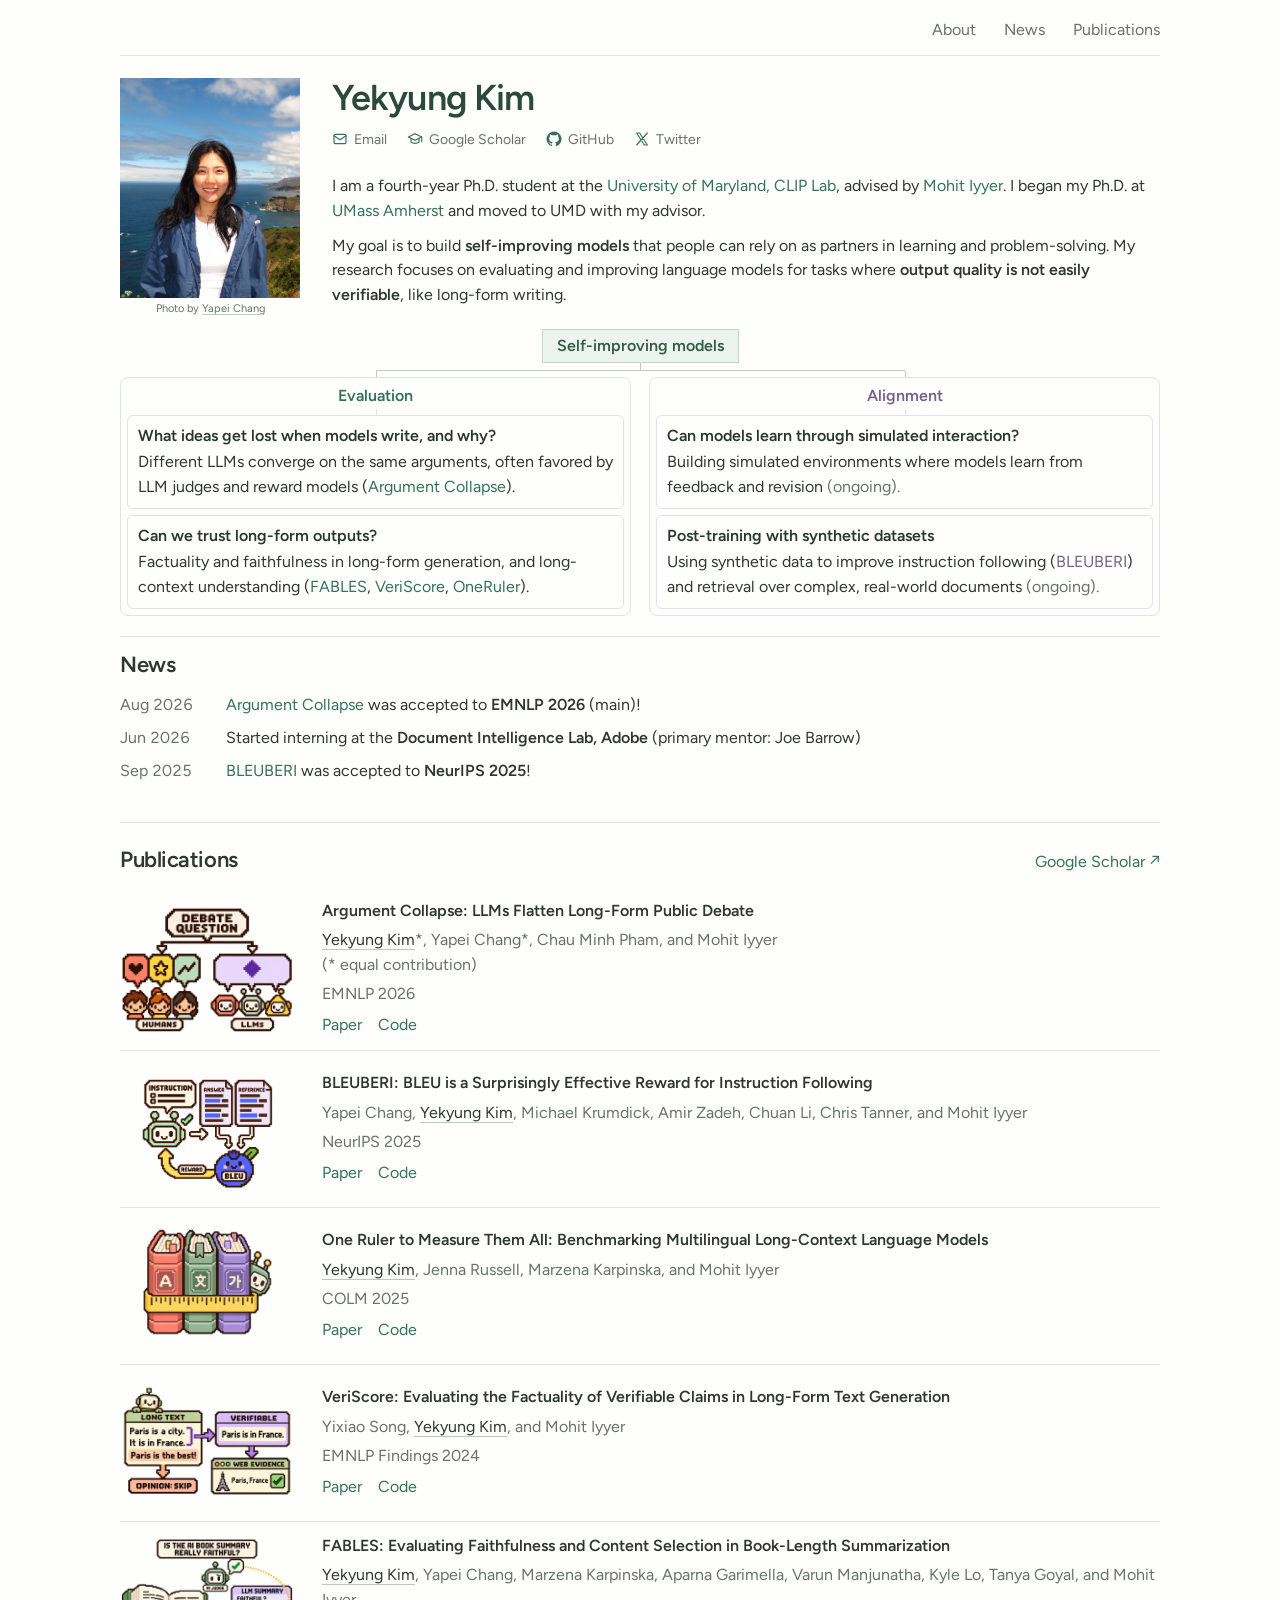
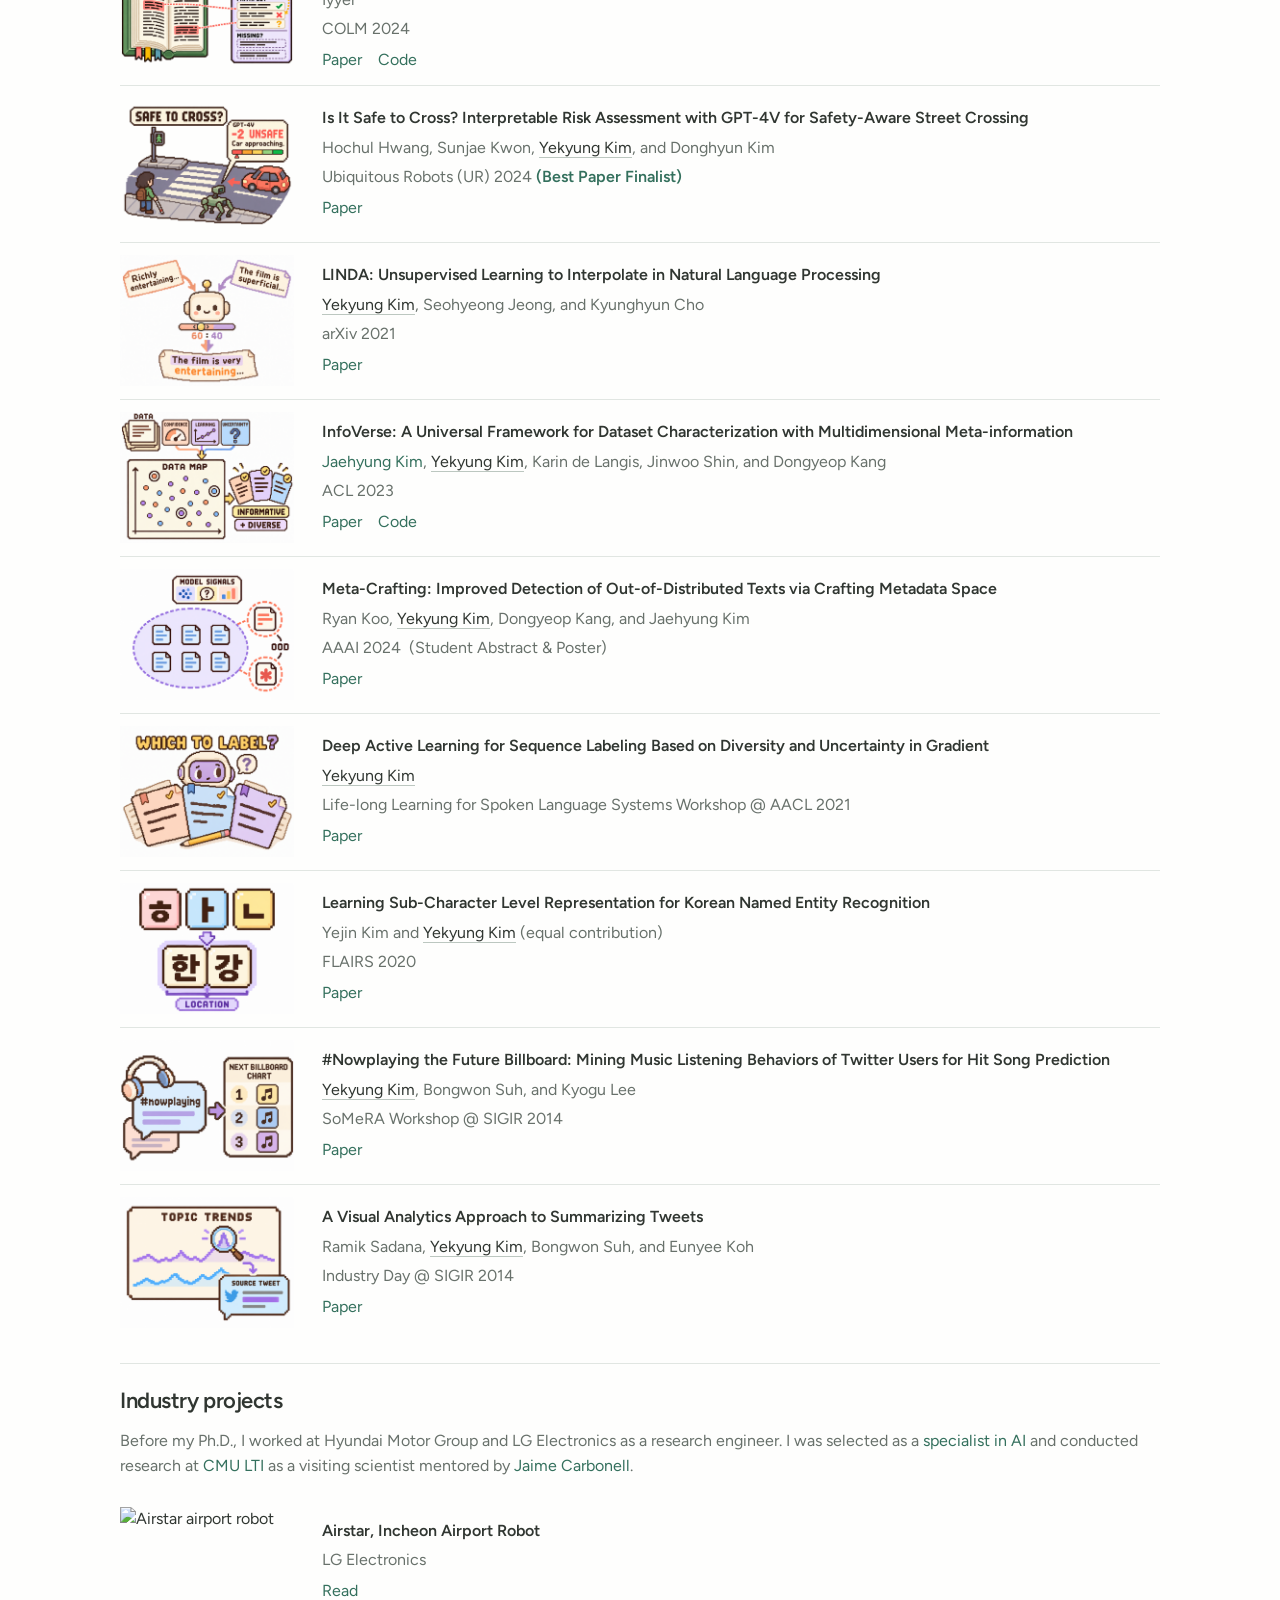
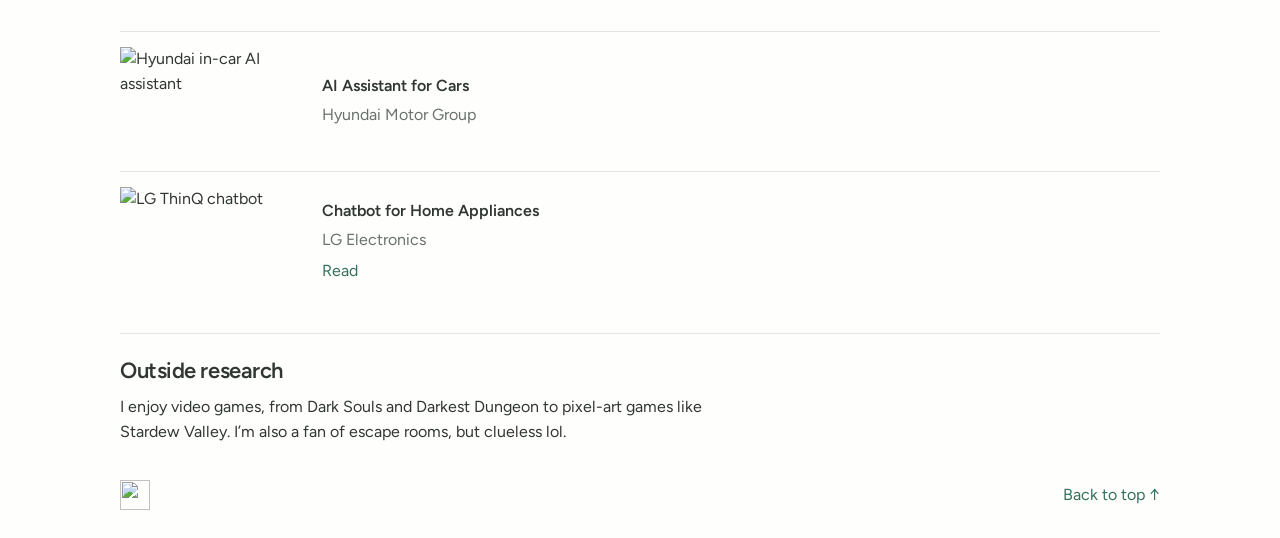
==== commit d6e57577: "Refine homepage layout, interests, and publication thumbnails" ====
--- a/index.html
+++ b/index.html
@@ -11,7 +11,7 @@
   <meta name="keywords" content="Yekyung Kim, NLP, natural language processing, long-context, evaluation, alignment, CLIP Lab, University of Maryland">
 
   <link rel="stylesheet" href="https://fonts.googleapis.com/css2?family=Figtree:wght@400;500;600&display=swap">
-  <link rel="stylesheet" href="assets/css/home.css">
+  <link rel="stylesheet" href="assets/css/home.css?v=20260928-interests-2">
   <script src="assets/js/home.js" defer></script>
   <link rel="icon" href="images/grogu_pixel.png">
 </head>
@@ -33,9 +33,9 @@
             <svg class="social-icon" viewBox="0 0 24 24" width="18" height="18" fill="none" stroke="currentColor" stroke-width="1.7" stroke-linecap="round" stroke-linejoin="round" aria-hidden="true" focusable="false"><rect x="3" y="5" width="18" height="14" rx="2"/><path d="m3 7 9 6 9-6"/></svg>
             <span>Email</span>
           </a>
-          <a href="https://scholar.google.co.kr/citations?user=6Rn81SsAAAAJ&amp;hl=en" target="_blank" rel="noopener">
+          <a href="https://scholar.google.co.kr/citations?user=6Rn81SsAAAAJ&amp;hl=en" target="_blank" rel="noopener" aria-label="Google Scholar">
             <svg class="social-icon" viewBox="0 0 24 24" width="18" height="18" fill="none" stroke="currentColor" stroke-width="1.7" stroke-linecap="round" stroke-linejoin="round" aria-hidden="true" focusable="false"><path d="m2 9 10-5 10 5-10 5-10-5Z"/><path d="M6 11v6c3 2 9 2 12 0v-6M22 9v7"/></svg>
-            <span>Google Scholar</span>
+            <span><span class="scholar-prefix">Google </span>Scholar</span>
           </a>
           <a href="https://github.com/mungg" target="_blank" rel="noopener">
             <svg class="social-icon" viewBox="0 0 24 24" width="18" height="18" fill="currentColor" aria-hidden="true" focusable="false"><path d="M12 .75a11.25 11.25 0 0 0-3.558 21.923c.563.104.768-.244.768-.543 0-.267-.01-.975-.015-1.914-3.13.68-3.79-1.508-3.79-1.508-.512-1.3-1.25-1.646-1.25-1.646-1.022-.698.078-.684.078-.684 1.13.08 1.725 1.16 1.725 1.16 1.005 1.722 2.637 1.224 3.28.936.102-.728.394-1.225.715-1.507-2.498-.284-5.124-1.25-5.124-5.562 0-1.229.439-2.233 1.159-3.021-.116-.285-.502-1.43.11-2.98 0 0 .944-.302 3.094 1.154A10.79 10.79 0 0 1 12 6.19c.956.004 1.918.13 2.818.379 2.149-1.456 3.09-1.154 3.09-1.154.614 1.55.228 2.695.112 2.98.722.788 1.157 1.792 1.157 3.021 0 4.323-2.63 5.275-5.136 5.553.404.349.766 1.034.766 2.084 0 1.505-.014 2.72-.014 3.089 0 .302.203.652.774.542A11.25 11.25 0 0 0 12 .75Z"/></svg>
@@ -49,6 +49,7 @@
       </header>
       <figure class="portrait">
         <img src="images/yekyung_bigsur.jpg" width="720" height="960" alt="Yekyung Kim by the coast">
+        <figcaption class="photo-credit">Photo by <a href="https://lilakk.github.io/" target="_blank" rel="noopener">Yapei Chang</a></figcaption>
       </figure>
       <div class="intro-copy">
 <p class="bio">I am a fourth-year Ph.D. student at the
@@ -147,7 +148,7 @@
           <!-- BLEUBERI -->
           <li>
             <div class="row">
-              <div class="col-sm-2 preview"><img class="preview pixel-thumbnail bleuberi-thumbnail" loading="lazy" src="images/bleuberi_pixel.png" width="1254" height="1254" alt="BLEUBERI: comparing an answer with a reference to provide a BLEU reward"></div>
+              <div class="col-sm-2 preview"><img class="preview pixel-thumbnail" loading="lazy" src="images/bleuberi_pixel.png" width="1254" height="1254" alt="BLEUBERI: comparing an answer with a reference to provide a BLEU reward"></div>
               <div class="col-sm-8">
                 <h3 class="title">BLEUBERI: BLEU is a Surprisingly Effective Reward for Instruction Following</h3>
                 <div class="author">Yapei Chang, <em>Yekyung Kim</em>, Michael Krumdick, Amir Zadeh, Chuan Li, Chris Tanner, and Mohit Iyyer</div>
@@ -343,6 +344,10 @@
           </li>
         </ol>
       </section>
+      <section class="interests" id="interests" aria-labelledby="interests-title">
+        <h2 id="interests-title">Outside research</h2>
+        <p>I enjoy video games, from Dark Souls and Darkest Dungeon to pixel-art games like Stardew Valley. I’m also a fan of escape rooms, but clueless lol.</p>
+      </section>
     <footer><img src="images/grogu_pixel.png" width="30" height="30" alt=""><a href="#about">Back to top ↑</a></footer>
   </main>
 </div>
--- a/assets/css/home.css
+++ b/assets/css/home.css
@@ -21,12 +21,15 @@
 .introduction { display: grid; grid-template-columns: 180px minmax(0,1fr); grid-template-rows: max-content auto auto; column-gap: 32px; row-gap: 12px; align-items: start; }
 .intro-heading { grid-column: 2; grid-row: 1; display: flex; flex-direction: column; align-items: flex-start; gap: 8px; min-width: 0; }
 h1 { font-family: inherit; font-size: 36px; font-weight: 600; line-height: 1.1; letter-spacing: -.025em; color: #2b493c; }
-.social-links { display: flex; flex-wrap: wrap; gap: 6px 20px; }
+.social-links { display: flex; flex-wrap: wrap; gap: 6px 20px; font-size: 14px; }
 .social-links a { display: inline-flex; align-items: center; gap: 6px; min-height: 28px; color: var(--muted); white-space: nowrap; }
-.social-icon { width: 18px; height: 18px; flex: none; color: var(--accent); }
+.social-icon { width: 16px; height: 16px; flex: none; color: var(--accent); }
 .social-links a:hover { color: var(--accent); }
 .portrait { grid-column: 1; grid-row: 1 / span 2; }
 .portrait img { display: block; width: 100%; height: 220px; object-fit: cover; }
+.photo-credit { margin-top: 4px; color: var(--muted); font-size: 11px; line-height: 1.35; text-align: center; }
+.photo-credit a { color: inherit; white-space: nowrap; text-decoration: underline; text-decoration-color: #c2cac4; text-underline-offset: 2px; }
+.photo-credit a:hover { color: var(--accent); text-decoration-color: currentColor; }
 .intro-copy { grid-column: 2; grid-row: 2; min-width: 0; }
 .bio { margin-bottom: 10px; }
 .research-map { position: relative; grid-column: 1 / -1; min-width: 0; }
@@ -62,9 +65,9 @@
 .bibliography li:last-child { margin-bottom: 0; padding-bottom: 0; border-bottom: 0; }
 .bibliography .row { display: grid; grid-template-columns: 174px minmax(0,1fr); gap: 28px; align-items: start; }
 .bibliography img { width: 174px; height: 112px; object-fit: contain; display: block; margin-top: 3px; }
-.bibliography img.pixel-thumbnail { height: auto; max-height: 148px; }
-/* Offset the transparent top inset so BLEUBERI artwork aligns with its title. */
-.bibliography img.bleuberi-thumbnail { margin-top: -9%; }
+.publications .bibliography { --thumbnail-height: 132px; }
+.publications .row { align-items: center; }
+.bibliography img.pixel-thumbnail { width: 100%; height: var(--thumbnail-height); object-position: center; margin: 0; }
 .title { font-size: inherit; line-height: inherit; font-weight: 600; }
 .author { color: var(--muted); margin-top: 5px; }
 .author em { font-style: normal; color: var(--ink); border-bottom: 1px solid #bcc7c0; }
@@ -74,6 +77,9 @@
 .paper-links { display: flex; gap: 16px; margin-top: 6px; }
 .industry h2 { margin-bottom: 14px; }
 .background-note { color: var(--muted); margin-bottom: 25px; }
+.interests { margin-top: 34px; padding-top: 23px; border-top: 1px solid var(--line); }
+.interests h2 { margin-bottom: 10px; }
+.interests p { max-width: 64ch; }
 footer { display: flex; align-items: center; justify-content: space-between; padding: 35px 0 28px; }
 footer img { image-rendering: pixelated; object-fit: contain; }
 .skip-link { position: absolute; top: -80px; left: 20px; padding: 10px; background: white; z-index: 2; }
@@ -94,6 +100,12 @@
   .intro-copy { grid-column: 1 / -1; grid-row: 2; }
   .bibliography .row { grid-template-columns: 104px minmax(0,1fr); gap: 20px; }
   .bibliography img { width: 104px; height: 82px; }
+  .publications .bibliography { --thumbnail-height: 79px; }
+  .publications .row { align-items: start; }
+}
+@media (max-width: 576px) {
+  .social-links { display: grid; grid-template-columns: repeat(2, max-content); gap: 4px 16px; }
+  .social-links a { min-height: 32px; }
 }
 @media (max-width: 400px) {
   .page { width: calc(100% - 32px); }
@@ -103,6 +115,10 @@
   .table th { padding-right: 14px; }
   .bibliography .row { grid-template-columns: 72px minmax(0,1fr); gap: 14px; }
   .bibliography img { width: 72px; height: 65px; }
+  .publications .bibliography { --thumbnail-height: 55px; }
+}
+@media (max-width: 360px) {
+  .scholar-prefix { display: none; }
 }
 @media (max-width: 640px) {
   .map-branches { width: calc(50% - 12px); margin: 0 0 0 12px; }
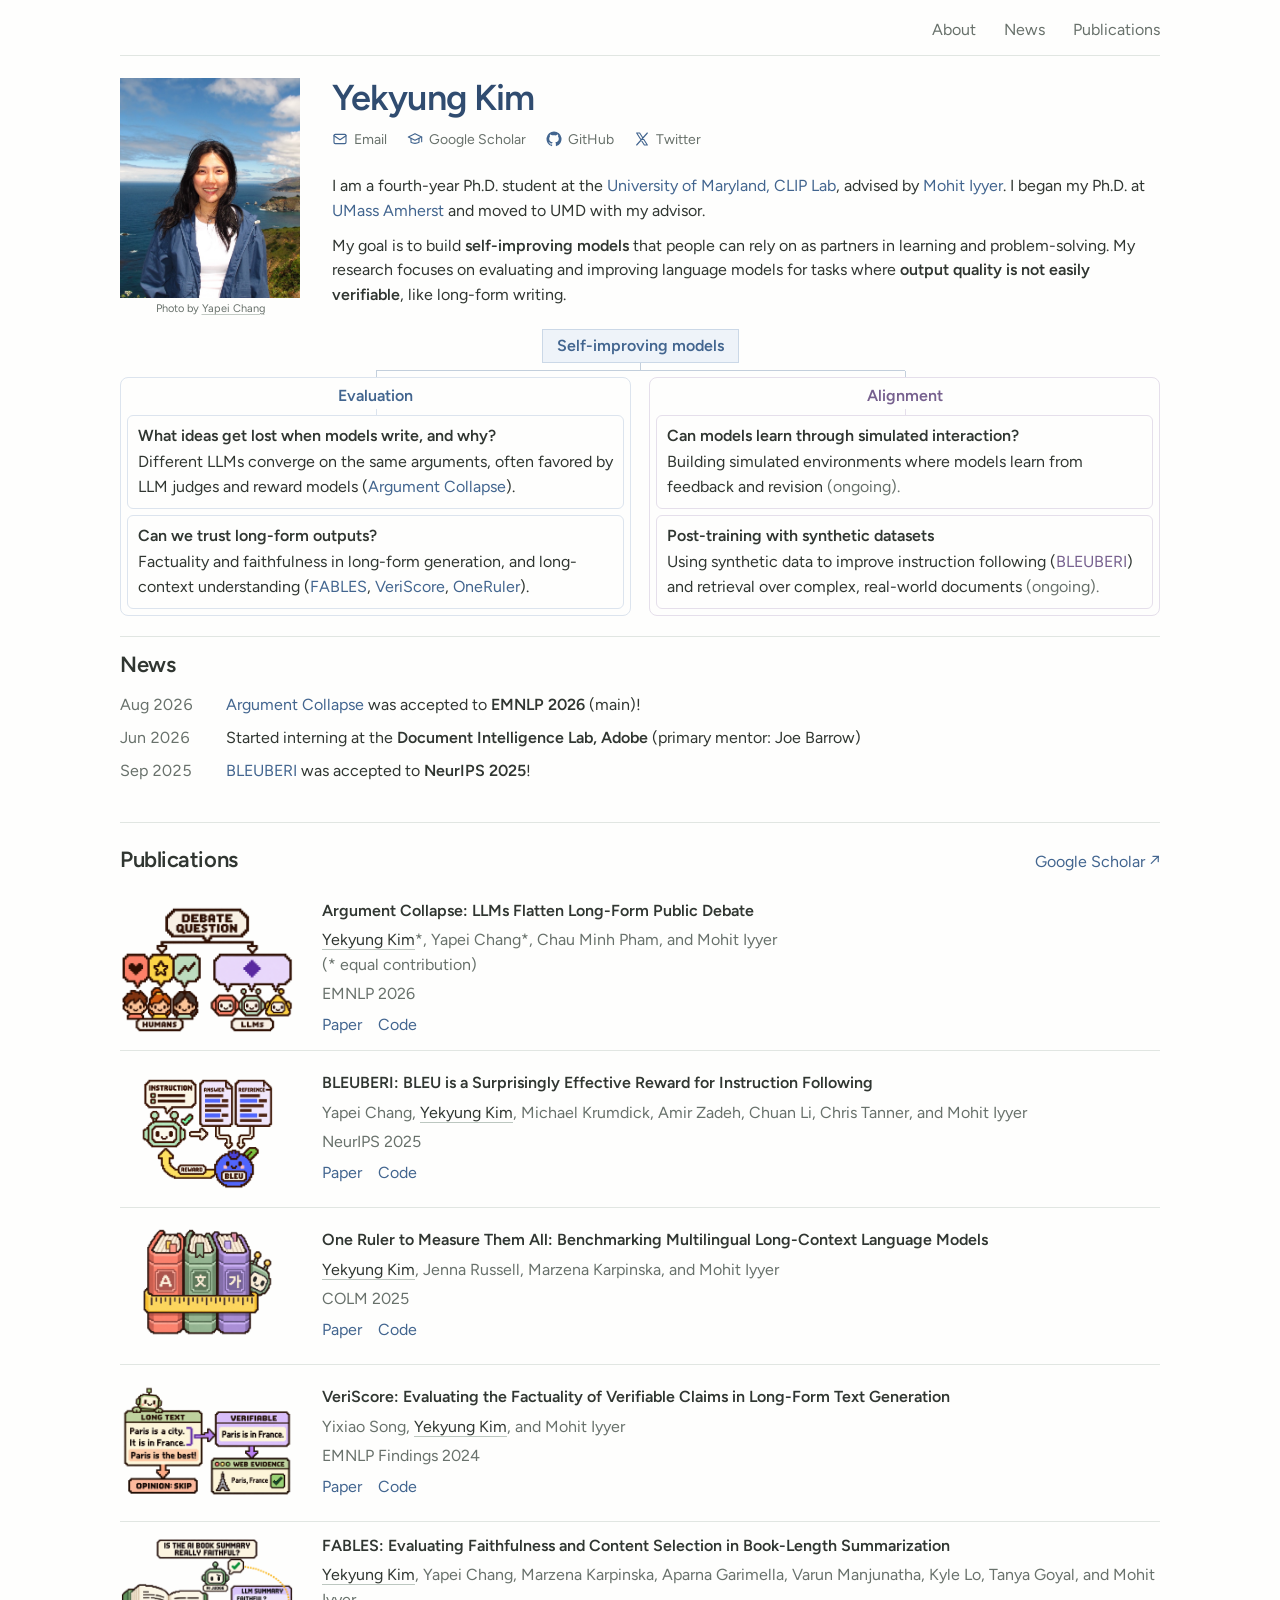
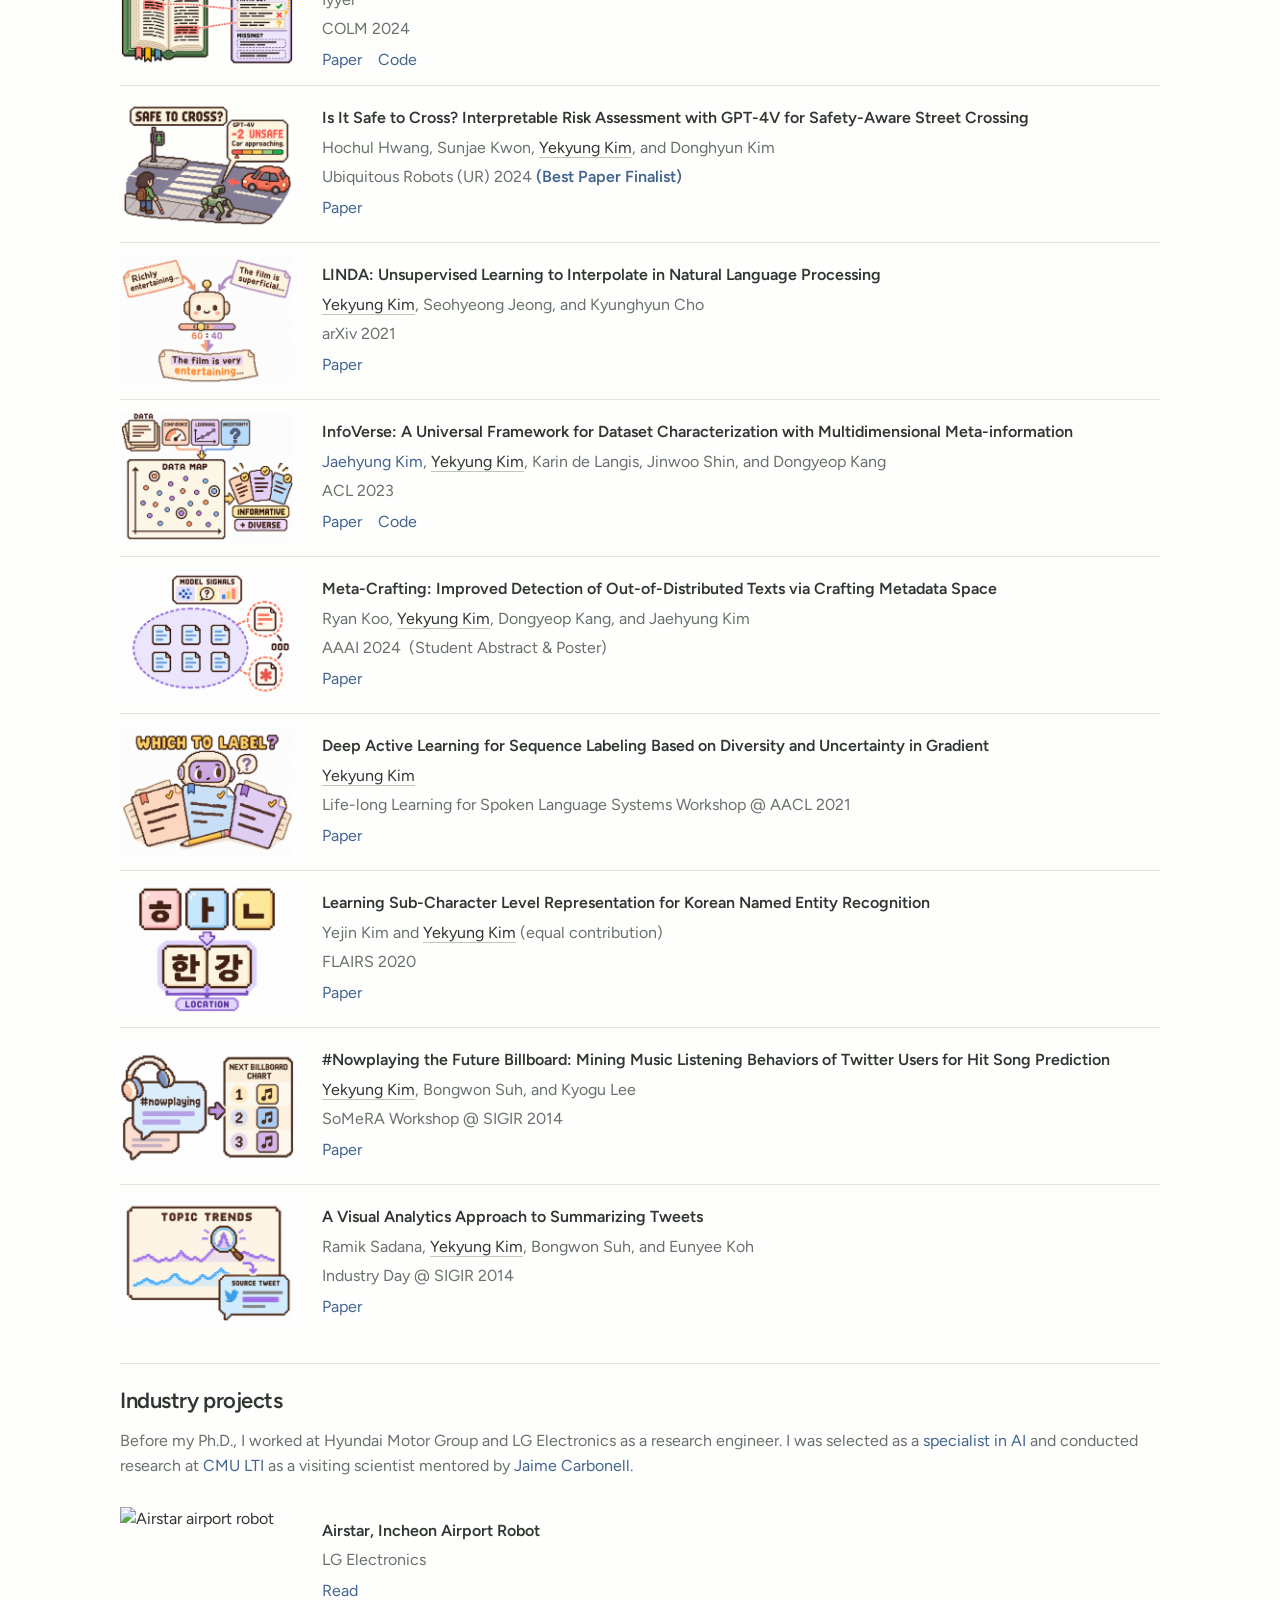
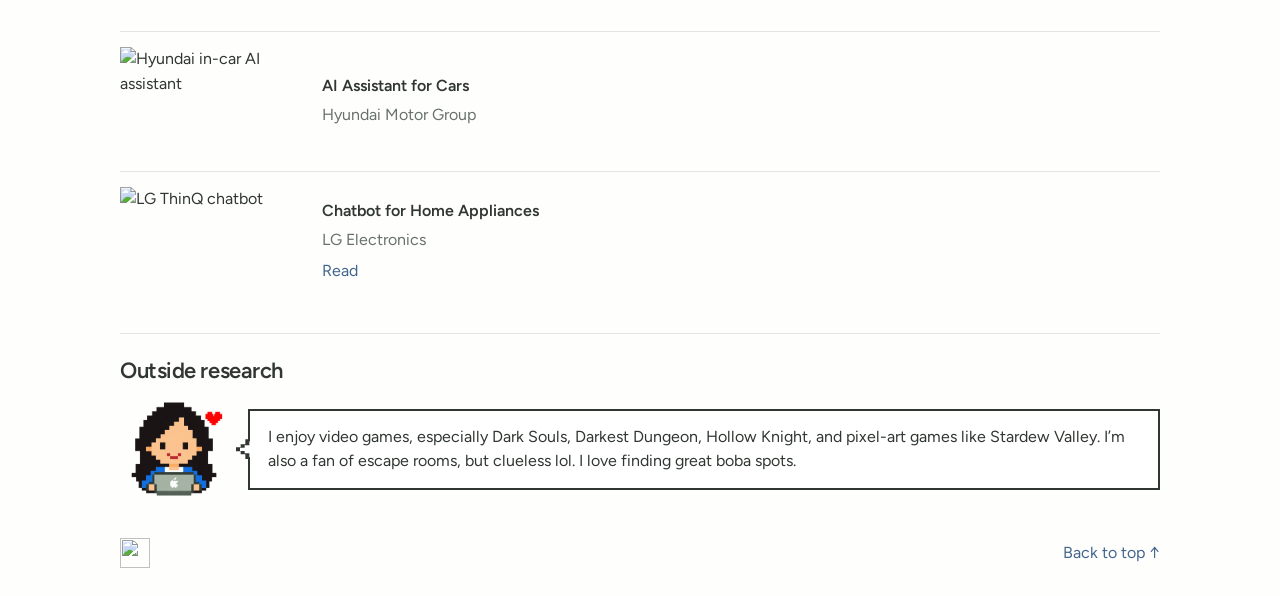
==== commit 895d8191: "Update blue accents and add avatar hobbies dialogue" ====
--- a/index.html
+++ b/index.html
@@ -11,7 +11,7 @@
   <meta name="keywords" content="Yekyung Kim, NLP, natural language processing, long-context, evaluation, alignment, CLIP Lab, University of Maryland">
 
   <link rel="stylesheet" href="https://fonts.googleapis.com/css2?family=Figtree:wght@400;500;600&display=swap">
-  <link rel="stylesheet" href="assets/css/home.css?v=20260928-interests-2">
+  <link rel="stylesheet" href="assets/css/home.css?v=20260928-blue">
   <script src="assets/js/home.js" defer></script>
   <link rel="icon" href="images/grogu_pixel.png">
 </head>
@@ -346,7 +346,10 @@
       </section>
       <section class="interests" id="interests" aria-labelledby="interests-title">
         <h2 id="interests-title">Outside research</h2>
-        <p>I enjoy video games, from Dark Souls and Darkest Dungeon to pixel-art games like Stardew Valley. I’m also a fan of escape rooms, but clueless lol.</p>
+        <div class="interests-dialogue">
+        <img class="interests-avatar" src="images/yekyung_coding_pixel_speaking.png" width="1254" height="1254" loading="lazy" alt="Pixel avatar of Yekyung at her laptop">
+        <p>I enjoy video games, especially Dark Souls, Darkest Dungeon, Hollow Knight, and pixel-art games like Stardew Valley. I’m also a fan of escape rooms, but clueless lol. I love finding great boba spots.</p>
+        </div>
       </section>
     <footer><img src="images/grogu_pixel.png" width="30" height="30" alt=""><a href="#about">Back to top ↑</a></footer>
   </main>
--- a/assets/css/home.css
+++ b/assets/css/home.css
@@ -1,7 +1,7 @@
 :root {
   --ink: #303631;
   --muted: #68716b;
-  --accent: #34705d;
+  --accent: #42658f;
   --line: #e1e6e2;
   --paper: #fefefd;
   --global-text-color-light: #68716b;
@@ -16,11 +16,11 @@
 [hidden] { display: none !important; }
 strong { font-weight: 600; }
 .page { width: min(1040px, calc(100% - 64px)); margin: 0 auto; }
-.page-nav { display: flex; justify-content: flex-end; gap: 28px; padding: 18px 0 12px; margin-bottom: 22px; border-bottom: 1px solid var(--line); }
+.page-nav { display: flex; align-items: center; justify-content: flex-end; gap: 28px; padding: 18px 0 12px; margin-bottom: 22px; border-bottom: 1px solid var(--line); }
 .page-nav a { color: var(--muted); }
 .introduction { display: grid; grid-template-columns: 180px minmax(0,1fr); grid-template-rows: max-content auto auto; column-gap: 32px; row-gap: 12px; align-items: start; }
 .intro-heading { grid-column: 2; grid-row: 1; display: flex; flex-direction: column; align-items: flex-start; gap: 8px; min-width: 0; }
-h1 { font-family: inherit; font-size: 36px; font-weight: 600; line-height: 1.1; letter-spacing: -.025em; color: #2b493c; }
+h1 { font-family: inherit; font-size: 36px; font-weight: 600; line-height: 1.1; letter-spacing: -.025em; color: #304c70; }
 .social-links { display: flex; flex-wrap: wrap; gap: 6px 20px; font-size: 14px; }
 .social-links a { display: inline-flex; align-items: center; gap: 6px; min-height: 28px; color: var(--muted); white-space: nowrap; }
 .social-icon { width: 16px; height: 16px; flex: none; color: var(--accent); }
@@ -33,17 +33,17 @@
 .intro-copy { grid-column: 2; grid-row: 2; min-width: 0; }
 .bio { margin-bottom: 10px; }
 .research-map { position: relative; grid-column: 1 / -1; min-width: 0; }
-.map-goal { width: fit-content; max-width: 100%; margin: 0 auto; padding: 4px 14px; border: 1px solid #c5d5ca; background: #edf3ee; color: #345b46; font-size: inherit; font-weight: 600; line-height: inherit; letter-spacing: 0; text-align: center; }
-.map-branches { position: relative; width: calc(50% + 9px); height: 8px; margin: 0 auto; border-bottom: 1px solid #bdccc2; }
-.map-branches::before { content: ''; position: absolute; top: 0; left: 50%; height: 100%; border-left: 1px solid #bdccc2; }
+.map-goal { width: fit-content; max-width: 100%; margin: 0 auto; padding: 4px 14px; border: 1px solid #cbd8e7; background: #eef3f9; color: #42658f; font-size: inherit; font-weight: 600; line-height: inherit; letter-spacing: 0; text-align: center; }
+.map-branches { position: relative; width: calc(50% + 9px); height: 8px; margin: 0 auto; border-bottom: 1px solid #c3cfdc; }
+.map-branches::before { content: ''; position: absolute; top: 0; left: 50%; height: 100%; border-left: 1px solid #c3cfdc; }
 .map-groups { display: grid; grid-template-columns: repeat(2, minmax(0, 1fr)); grid-template-rows: auto auto auto; gap: 6px 18px; padding-top: 6px; }
-.map-group { --card-accent: #34705d; --card-border: #dce6de; position: relative; display: grid; grid-row: span 3; grid-template-rows: subgrid; gap: 6px; min-width: 0; padding: 6px; border: 1px solid var(--card-border); border-radius: 8px; background: transparent; }
-.map-group::before { content: ''; position: absolute; top: -7px; left: 50%; height: 6px; border-left: 1px solid #bdccc2; }
+.map-group { --card-accent: #42658f; --card-border: #dce4ee; position: relative; display: grid; grid-row: span 3; grid-template-rows: subgrid; gap: 6px; min-width: 0; padding: 6px; border: 1px solid var(--card-border); border-radius: 8px; background: transparent; }
+.map-group::before { content: ''; position: absolute; top: -7px; left: 50%; height: 6px; border-left: 1px solid #c3cfdc; }
 .map-group:last-child { --card-accent: #76608e; --card-border: #e5dfeb; }
 .map-group-label { position: relative; font-size: inherit; font-weight: 600; color: var(--card-accent); text-align: center; }
 .map-group-label::after { content: ''; position: absolute; left: 50%; top: 100%; height: 6px; border-left: 1px solid var(--card-border); }
 .research-topic { display: flex; flex-direction: column; gap: 3px; min-width: 0; padding: 8px 10px; border: 1px solid var(--card-border); border-radius: 6px; background: var(--paper); }
-.research-topic h4 { font-size: inherit; line-height: 1.45; font-weight: 600; color: #29382e; }
+.research-topic h4 { font-size: inherit; line-height: 1.45; font-weight: 600; color: #303631; }
 .research-links a { color: var(--card-accent); font-weight: inherit; white-space: nowrap; }
 .ongoing { color: var(--muted); }
 h2 { font-size: 22px; font-weight: 600; line-height: 1.3; letter-spacing: -.02em; }
@@ -52,10 +52,10 @@
 .news-heading { display: flex; justify-content: space-between; align-items: baseline; gap: 16px; margin-bottom: 10px; }
 .news-window { max-height: var(--news-preview-height, calc(3 * (1.55em + 8px))); overflow-y: scroll; scrollbar-gutter: stable; scrollbar-width: auto; scrollbar-color: auto; padding-right: 14px; }
 .news-window:focus-visible { outline: 2px solid var(--accent); outline-offset: 5px; }
-.news-window::-webkit-scrollbar { width: 8px; background: #edf1ee; }
-.news-window::-webkit-scrollbar-track { background: #edf1ee; border-radius: 4px; }
-.news-window::-webkit-scrollbar-thumb { background: #9bac9f; border-radius: 4px; }
-.news-window::-webkit-scrollbar-thumb:hover { background: #6e8978; }
+.news-window::-webkit-scrollbar { width: 8px; background: #eef2f6; }
+.news-window::-webkit-scrollbar-track { background: #eef2f6; border-radius: 4px; }
+.news-window::-webkit-scrollbar-thumb { background: #9aaec5; border-radius: 4px; }
+.news-window::-webkit-scrollbar-thumb:hover { background: #7089a7; }
 .table { border-collapse: collapse; width: 100%; }
 .table th { text-align: left; vertical-align: top; width: 106px; white-space: nowrap; color: var(--muted); font-weight: 400; padding: 4px 24px 4px 0; font-variant-numeric: tabular-nums; }
 .table td { padding: 4px 0; }
@@ -78,8 +78,13 @@
 .industry h2 { margin-bottom: 14px; }
 .background-note { color: var(--muted); margin-bottom: 25px; }
 .interests { margin-top: 34px; padding-top: 23px; border-top: 1px solid var(--line); }
+.interests-dialogue { display: grid; grid-template-columns: 108px minmax(0, 1fr); align-items: center; gap: 20px; }
+.interests-avatar { display: block; width: 100%; height: auto; }
 .interests h2 { margin-bottom: 10px; }
-.interests p { max-width: 64ch; }
+.interests p { position: relative; padding: 14px 18px; border: 2px solid var(--ink); background: white; }
+.interests p::before, .interests p::after { content: ''; position: absolute; clip-path: polygon(100% 0, 100% 100%, 66.667% 100%, 66.667% 75%, 33.333% 75%, 33.333% 60%, 0 60%, 0 40%, 33.333% 40%, 33.333% 25%, 66.667% 25%, 66.667% 0); }
+.interests p::before { left: -14px; top: calc(50% - 10px); width: 14px; height: 20px; background: var(--ink); }
+.interests p::after { left: -10px; top: calc(50% - 8px); width: 14px; height: 16px; background: white; }
 footer { display: flex; align-items: center; justify-content: space-between; padding: 35px 0 28px; }
 footer img { image-rendering: pixelated; object-fit: contain; }
 .skip-link { position: absolute; top: -80px; left: 20px; padding: 10px; background: white; z-index: 2; }
@@ -90,7 +95,7 @@
 }
 @media (max-width: 760px) {
   .page { width: calc(100% - 40px); }
-  .page-nav { justify-content: flex-start; padding-top: 18px; margin-bottom: 18px; }
+  .page-nav { justify-content: flex-start; margin-bottom: 18px; }
   .introduction { grid-template-columns: minmax(0,1fr) 104px; column-gap: 22px; row-gap: 14px; }
   .intro-heading { grid-column: 1; grid-row: 1; }
   h1 { font-size: 32px; }
@@ -104,6 +109,11 @@
   .publications .row { align-items: start; }
 }
 @media (max-width: 576px) {
+  .interests-dialogue { grid-template-columns: 1fr; gap: 14px; }
+  .interests-avatar { width: 76px; }
+  .interests p::before, .interests p::after { transform: rotate(90deg); }
+  .interests p::before { left: 30px; top: -17px; }
+  .interests p::after { left: 30px; top: -11px; }
   .social-links { display: grid; grid-template-columns: repeat(2, max-content); gap: 4px 16px; }
   .social-links a { min-height: 32px; }
 }
@@ -123,9 +133,9 @@
 @media (max-width: 640px) {
   .map-branches { width: calc(50% - 12px); margin: 0 0 0 12px; }
   .map-branches::before { left: auto; right: 0; }
-  .map-groups { grid-template-columns: 1fr; grid-template-rows: none; gap: 12px; margin-left: 12px; padding: 0 0 0 12px; border-left: 1px solid #bdccc2; }
+  .map-groups { grid-template-columns: 1fr; grid-template-rows: none; gap: 12px; margin-left: 12px; padding: 0 0 0 12px; border-left: 1px solid #c3cfdc; }
   .map-group { display: block; grid-row: auto; }
-  .map-group::before { top: 20px; left: -13px; width: 12px; height: 0; border-left: 0; border-top: 1px solid #bdccc2; }
+  .map-group::before { top: 20px; left: -13px; width: 12px; height: 0; border-left: 0; border-top: 1px solid #c3cfdc; }
   .map-group-label { margin-bottom: 6px; }
   .research-topic + .research-topic { margin-top: 6px; }
 
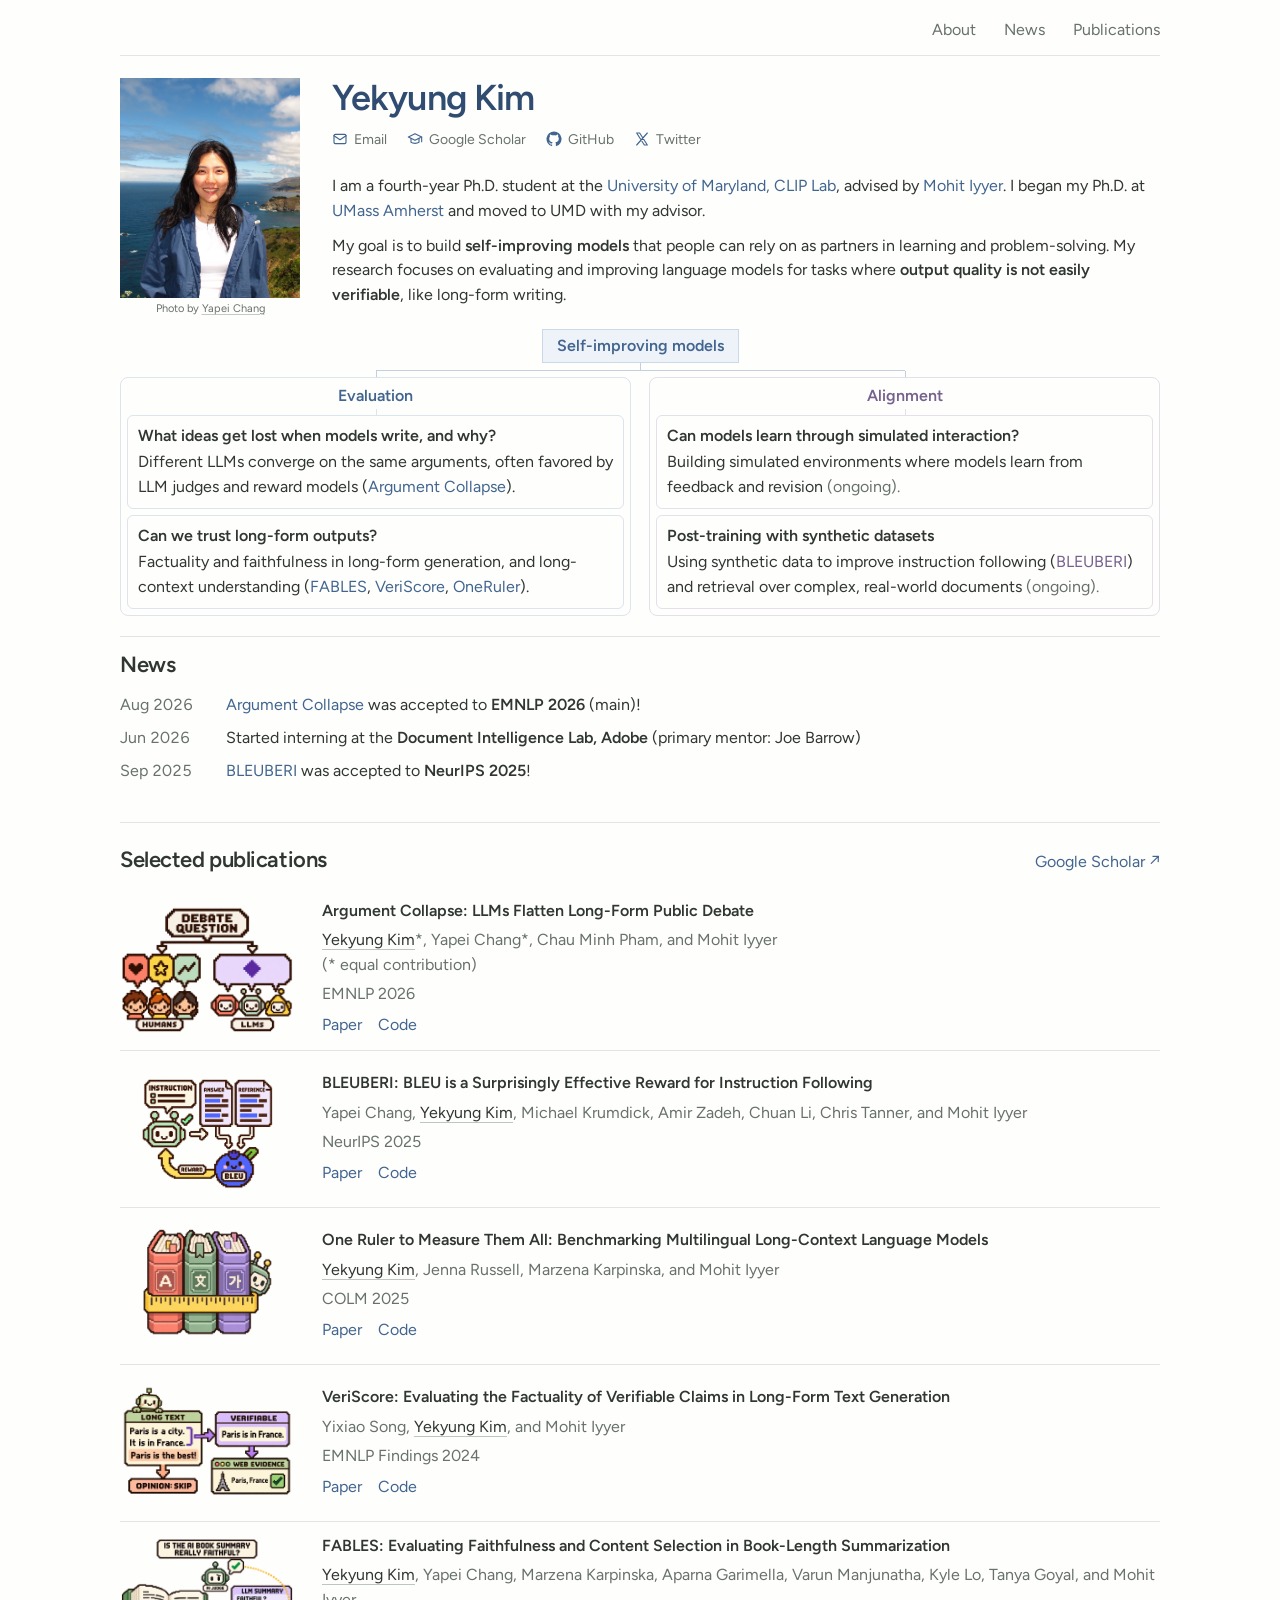
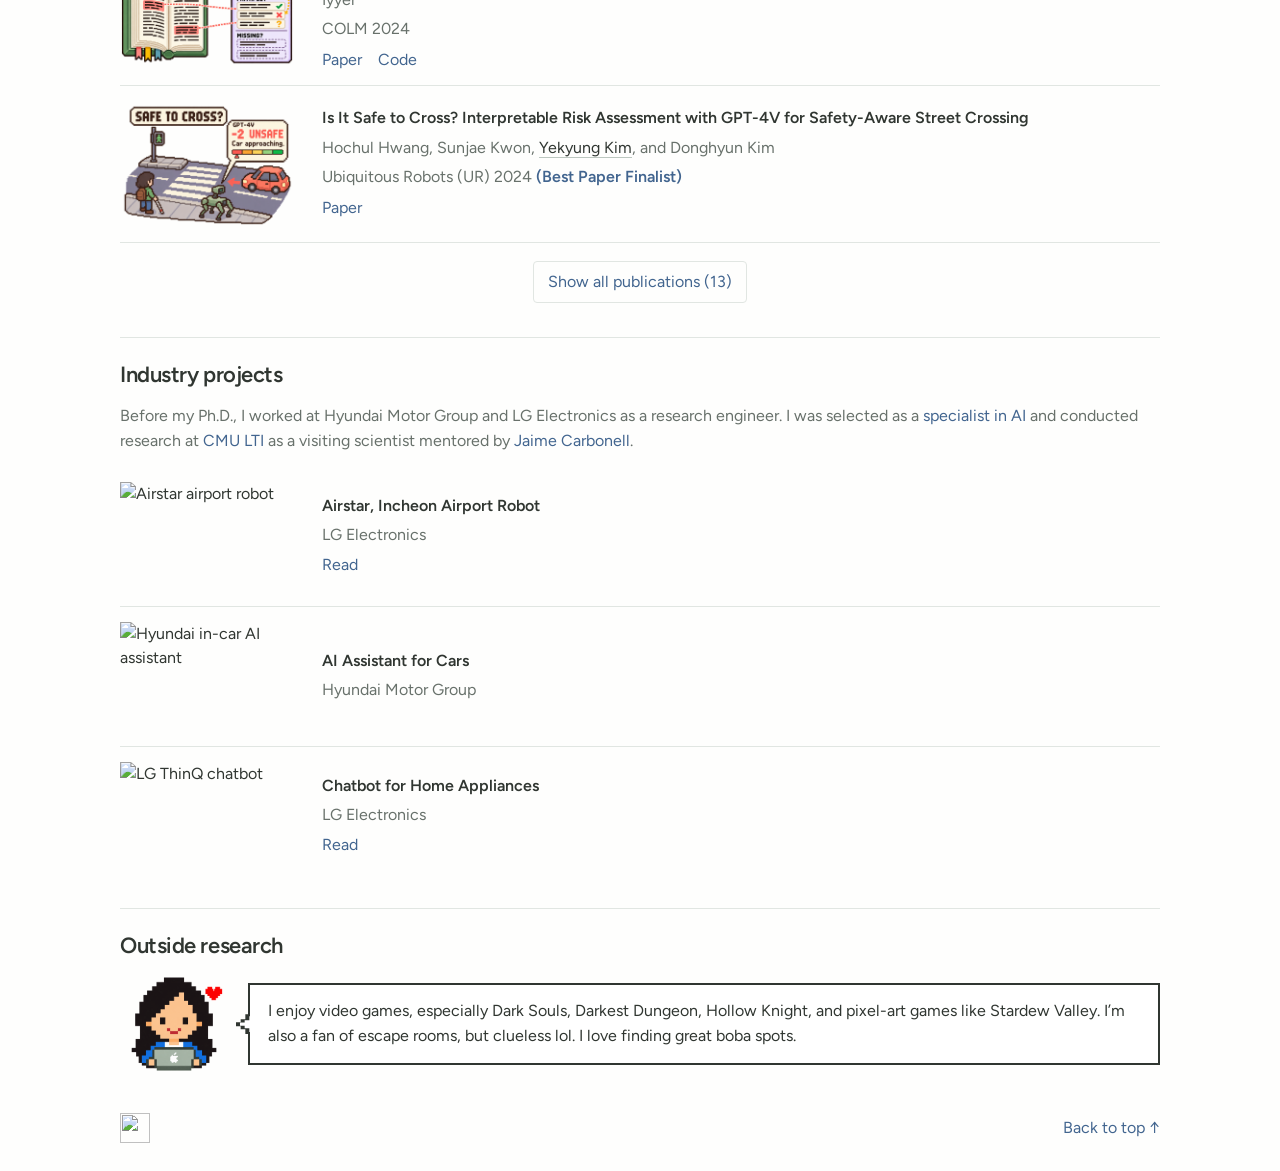
==== commit 12c7d94b: "Show selected publications with expandable full list" ====
--- a/index.html
+++ b/index.html
@@ -11,8 +11,8 @@
   <meta name="keywords" content="Yekyung Kim, NLP, natural language processing, long-context, evaluation, alignment, CLIP Lab, University of Maryland">
 
   <link rel="stylesheet" href="https://fonts.googleapis.com/css2?family=Figtree:wght@400;500;600&display=swap">
-  <link rel="stylesheet" href="assets/css/home.css?v=20260928-blue">
-  <script src="assets/js/home.js" defer></script>
+  <link rel="stylesheet" href="assets/css/home.css?v=20260928-selected">
+  <script src="assets/js/home.js?v=20260928-selected" defer></script>
   <link rel="icon" href="images/grogu_pixel.png">
 </head>
 
@@ -130,7 +130,7 @@
 
       <section class="publications" id="publications" aria-labelledby="publications-title">
         <div class="section-heading"><h2 id="publications-title">Publications</h2><a href="https://scholar.google.co.kr/citations?user=6Rn81SsAAAAJ&amp;hl=en" target="_blank" rel="noopener">Google Scholar ↗</a></div>
-        <ol class="bibliography">
+        <ol class="bibliography" id="publication-list">
 
           <!-- Argument Collapse -->
           <li>
@@ -303,6 +303,7 @@
           </li>
 
         </ol>
+        <button class="publications-toggle" type="button" aria-expanded="false" aria-controls="publication-list" hidden>Show all publications</button>
       </section>
 
       <section class="publications industry" id="industry" aria-labelledby="industry-title">
--- a/assets/css/home.css
+++ b/assets/css/home.css
@@ -61,6 +61,9 @@
 .table td { padding: 4px 0; }
 .section-heading { display: flex; flex-wrap: wrap; justify-content: space-between; align-items: baseline; gap: 12px; margin-bottom: 24px; }
 .bibliography { list-style: none; margin: 0; padding: 0; }
+.publications-toggle { display: block; margin: 18px auto 0; padding: 8px 14px; border: 1px solid var(--line); border-radius: 4px; background: transparent; color: var(--accent); font: inherit; cursor: pointer; }
+.publications-toggle:hover { background: #eef3f9; }
+.publications-toggle:focus-visible { outline: 2px solid var(--accent); outline-offset: 4px; }
 .bibliography li { margin-bottom: 12px; padding-bottom: 12px; border-bottom: 1px solid var(--line); }
 .bibliography li:last-child { margin-bottom: 0; padding-bottom: 0; border-bottom: 0; }
 .bibliography .row { display: grid; grid-template-columns: 174px minmax(0,1fr); gap: 28px; align-items: start; }
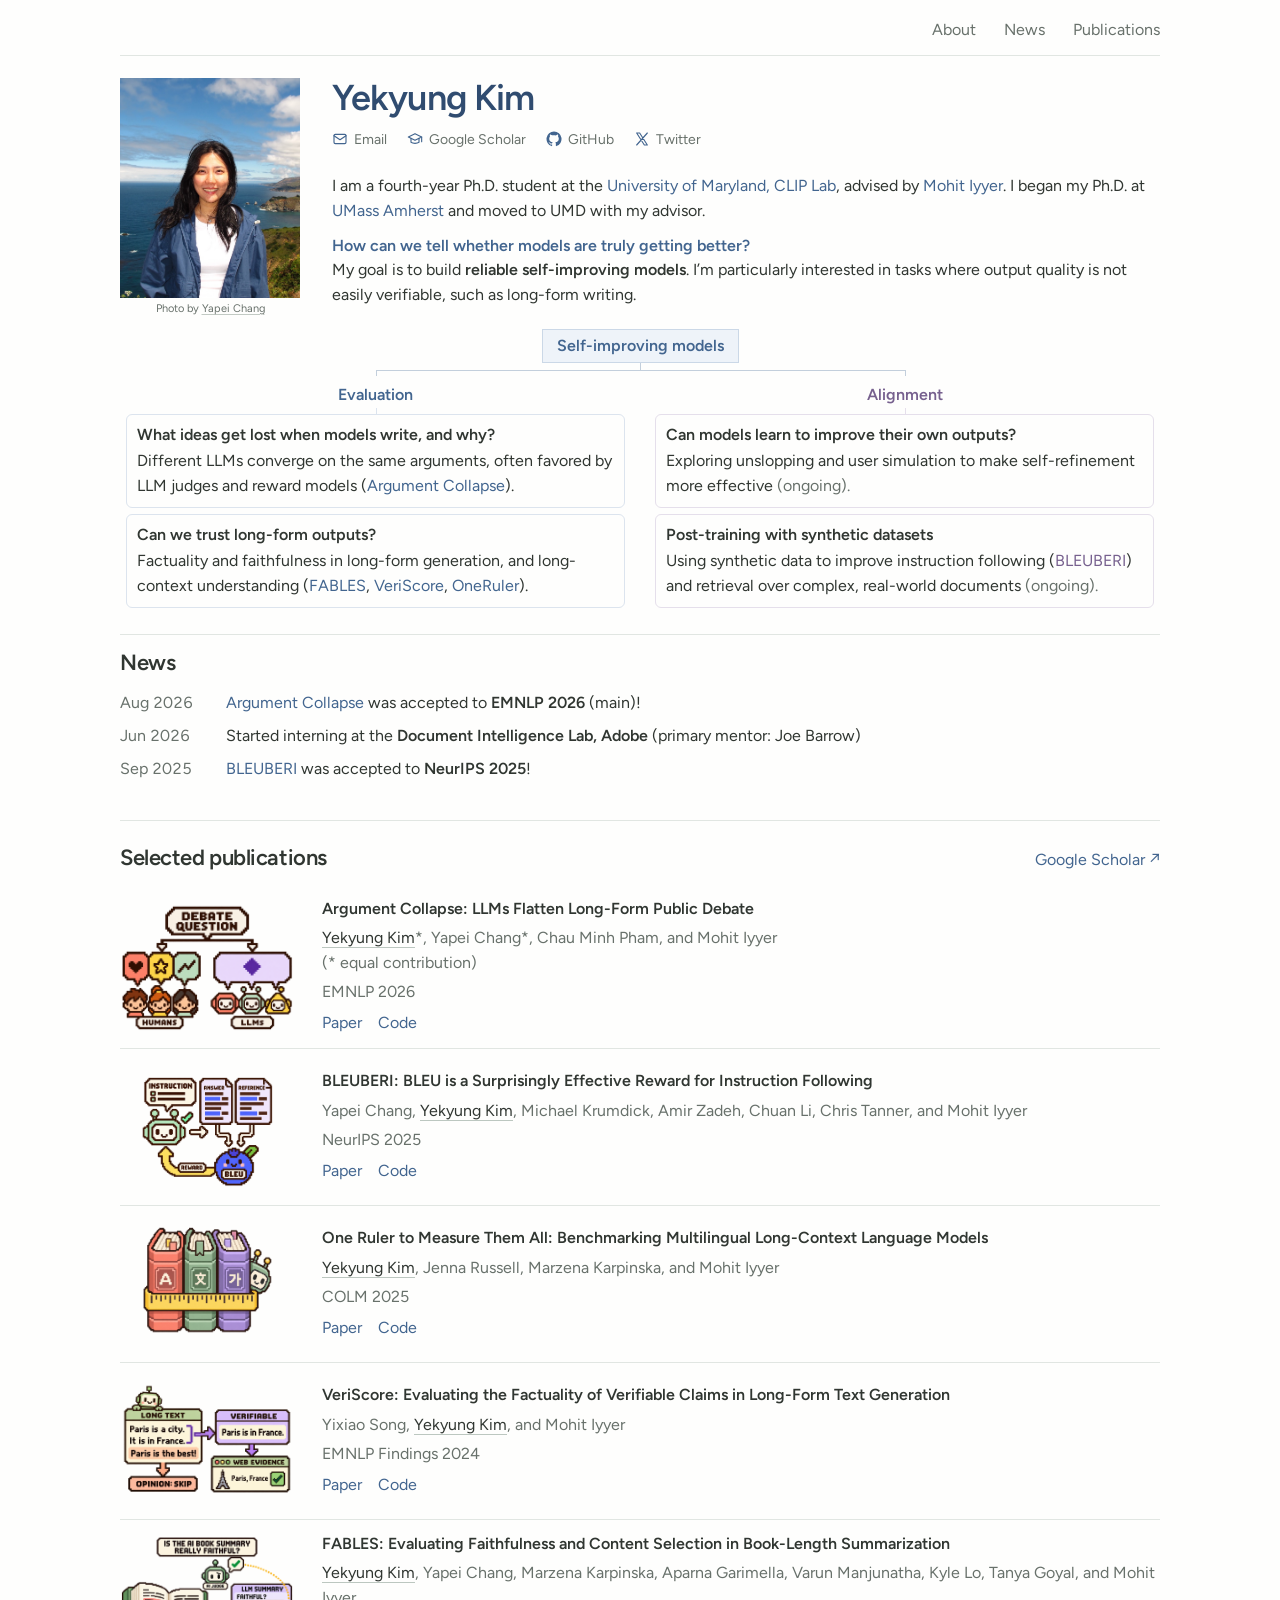
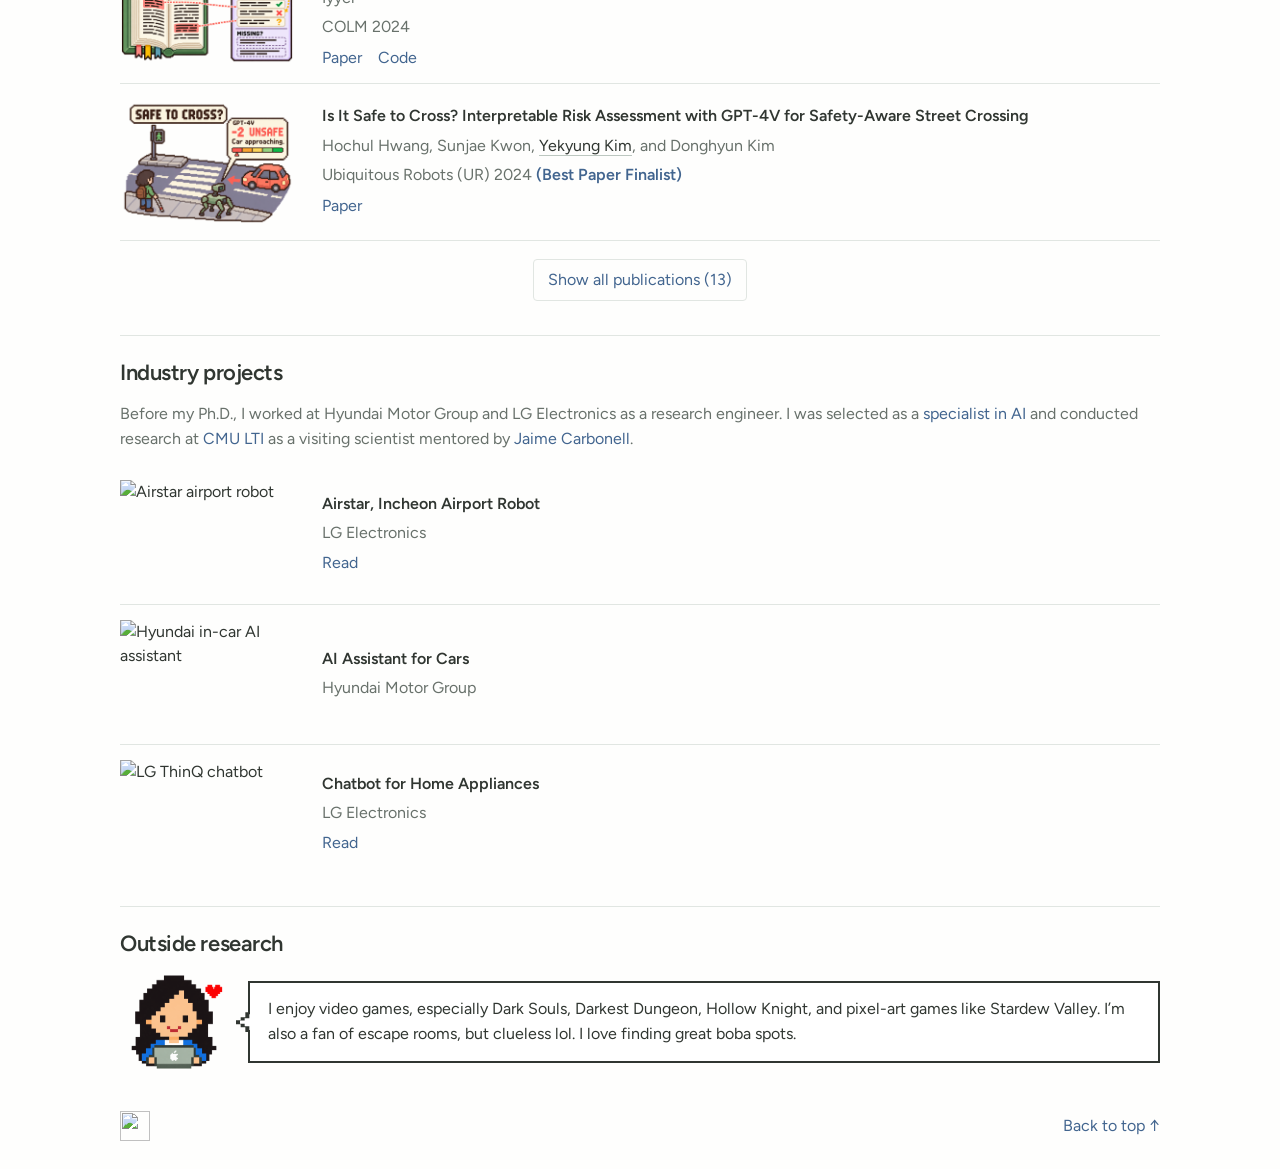
==== commit a89b4e64: "Refine research introduction and self-refinement focus" ====
--- a/index.html
+++ b/index.html
@@ -56,8 +56,8 @@
         <a href="https://wiki.umiacs.umd.edu/clip/index.php/Main_Page" target="_blank" rel="noopener">University of Maryland, CLIP Lab</a>,
         advised by <a href="https://www.cs.umd.edu/~miyyer/" target="_blank" rel="noopener">Mohit Iyyer</a>.
         I began my Ph.D. at <a href="https://nlp.cs.umass.edu/" target="_blank" rel="noopener">UMass Amherst</a> and moved to UMD with my advisor.</p>
-      <p class="research-intro">My goal is to build <strong>self-improving models</strong> that people can rely on as partners in learning and problem-solving.
-        My research focuses on evaluating and improving language models for tasks where <strong>output quality is not easily verifiable</strong>, like long-form writing.</p>
+      <p class="research-intro"><strong class="research-question">How can we tell whether models are truly getting better?</strong><br>
+        My goal is to build <strong>reliable self-improving models</strong>. I’m particularly interested in tasks where output quality is not easily verifiable, such as long-form writing.</p>
 
       </div>
       <section class="research-map" aria-labelledby="research-goal">
@@ -78,8 +78,8 @@
           <section class="map-group" aria-labelledby="alignment-title">
             <h3 class="map-group-label" id="alignment-title">Alignment</h3>
             <article class="research-topic">
-              <h4>Can models learn through simulated interaction?</h4>
-              <p>Building simulated environments where models learn from feedback and revision <span class="ongoing">(ongoing).</span></p>
+              <h4>Can models learn to improve their own outputs?</h4>
+              <p>Exploring unslopping and user simulation to make self-refinement more effective <span class="ongoing">(ongoing).</span></p>
             </article>
             <article class="research-topic">
               <h4>Post-training with synthetic datasets</h4>
--- a/assets/css/home.css
+++ b/assets/css/home.css
@@ -32,12 +32,13 @@
 .photo-credit a:hover { color: var(--accent); text-decoration-color: currentColor; }
 .intro-copy { grid-column: 2; grid-row: 2; min-width: 0; }
 .bio { margin-bottom: 10px; }
+.research-question { color: var(--accent); }
 .research-map { position: relative; grid-column: 1 / -1; min-width: 0; }
 .map-goal { width: fit-content; max-width: 100%; margin: 0 auto; padding: 4px 14px; border: 1px solid #cbd8e7; background: #eef3f9; color: #42658f; font-size: inherit; font-weight: 600; line-height: inherit; letter-spacing: 0; text-align: center; }
 .map-branches { position: relative; width: calc(50% + 9px); height: 8px; margin: 0 auto; border-bottom: 1px solid #c3cfdc; }
 .map-branches::before { content: ''; position: absolute; top: 0; left: 50%; height: 100%; border-left: 1px solid #c3cfdc; }
 .map-groups { display: grid; grid-template-columns: repeat(2, minmax(0, 1fr)); grid-template-rows: auto auto auto; gap: 6px 18px; padding-top: 6px; }
-.map-group { --card-accent: #42658f; --card-border: #dce4ee; position: relative; display: grid; grid-row: span 3; grid-template-rows: subgrid; gap: 6px; min-width: 0; padding: 6px; border: 1px solid var(--card-border); border-radius: 8px; background: transparent; }
+.map-group { --card-accent: #42658f; --card-border: #dce4ee; position: relative; display: grid; grid-row: span 3; grid-template-rows: subgrid; gap: 6px; min-width: 0; padding: 6px; background: transparent; }
 .map-group::before { content: ''; position: absolute; top: -7px; left: 50%; height: 6px; border-left: 1px solid #c3cfdc; }
 .map-group:last-child { --card-accent: #76608e; --card-border: #e5dfeb; }
 .map-group-label { position: relative; font-size: inherit; font-weight: 600; color: var(--card-accent); text-align: center; }
